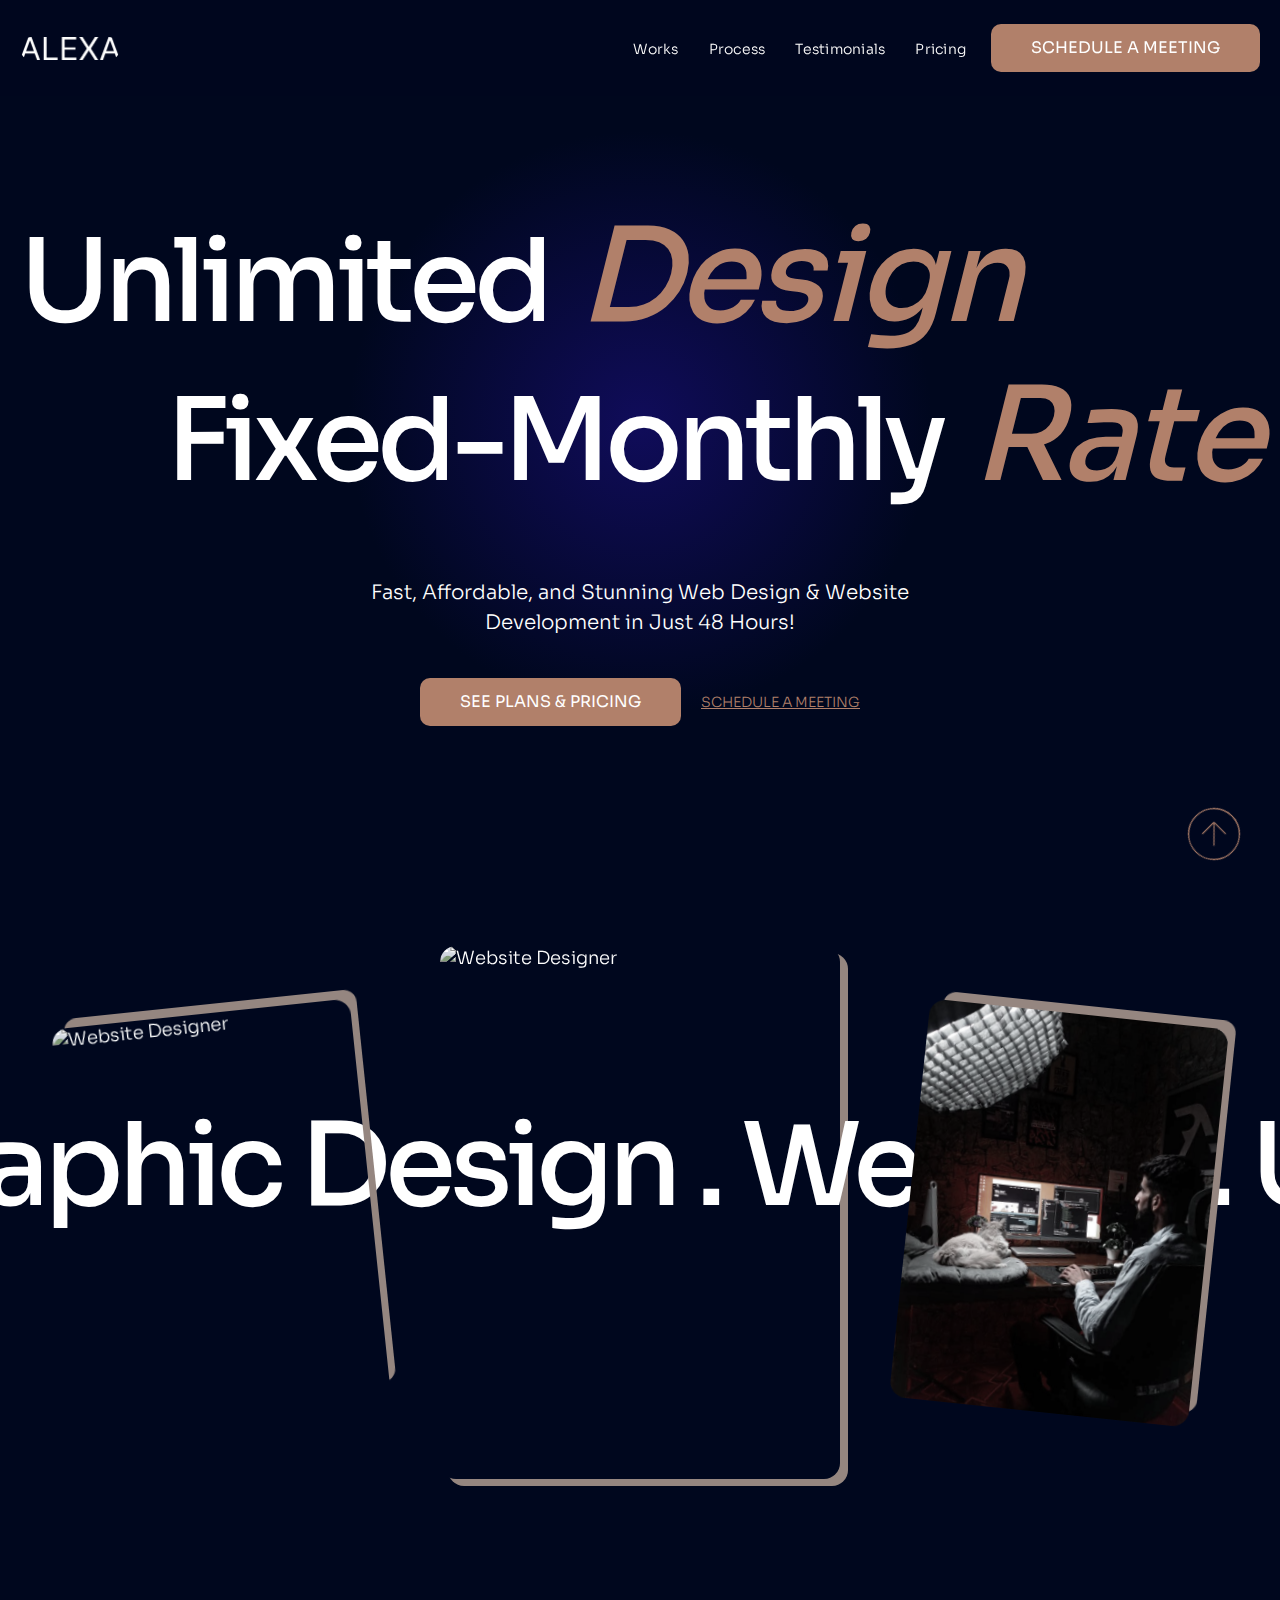
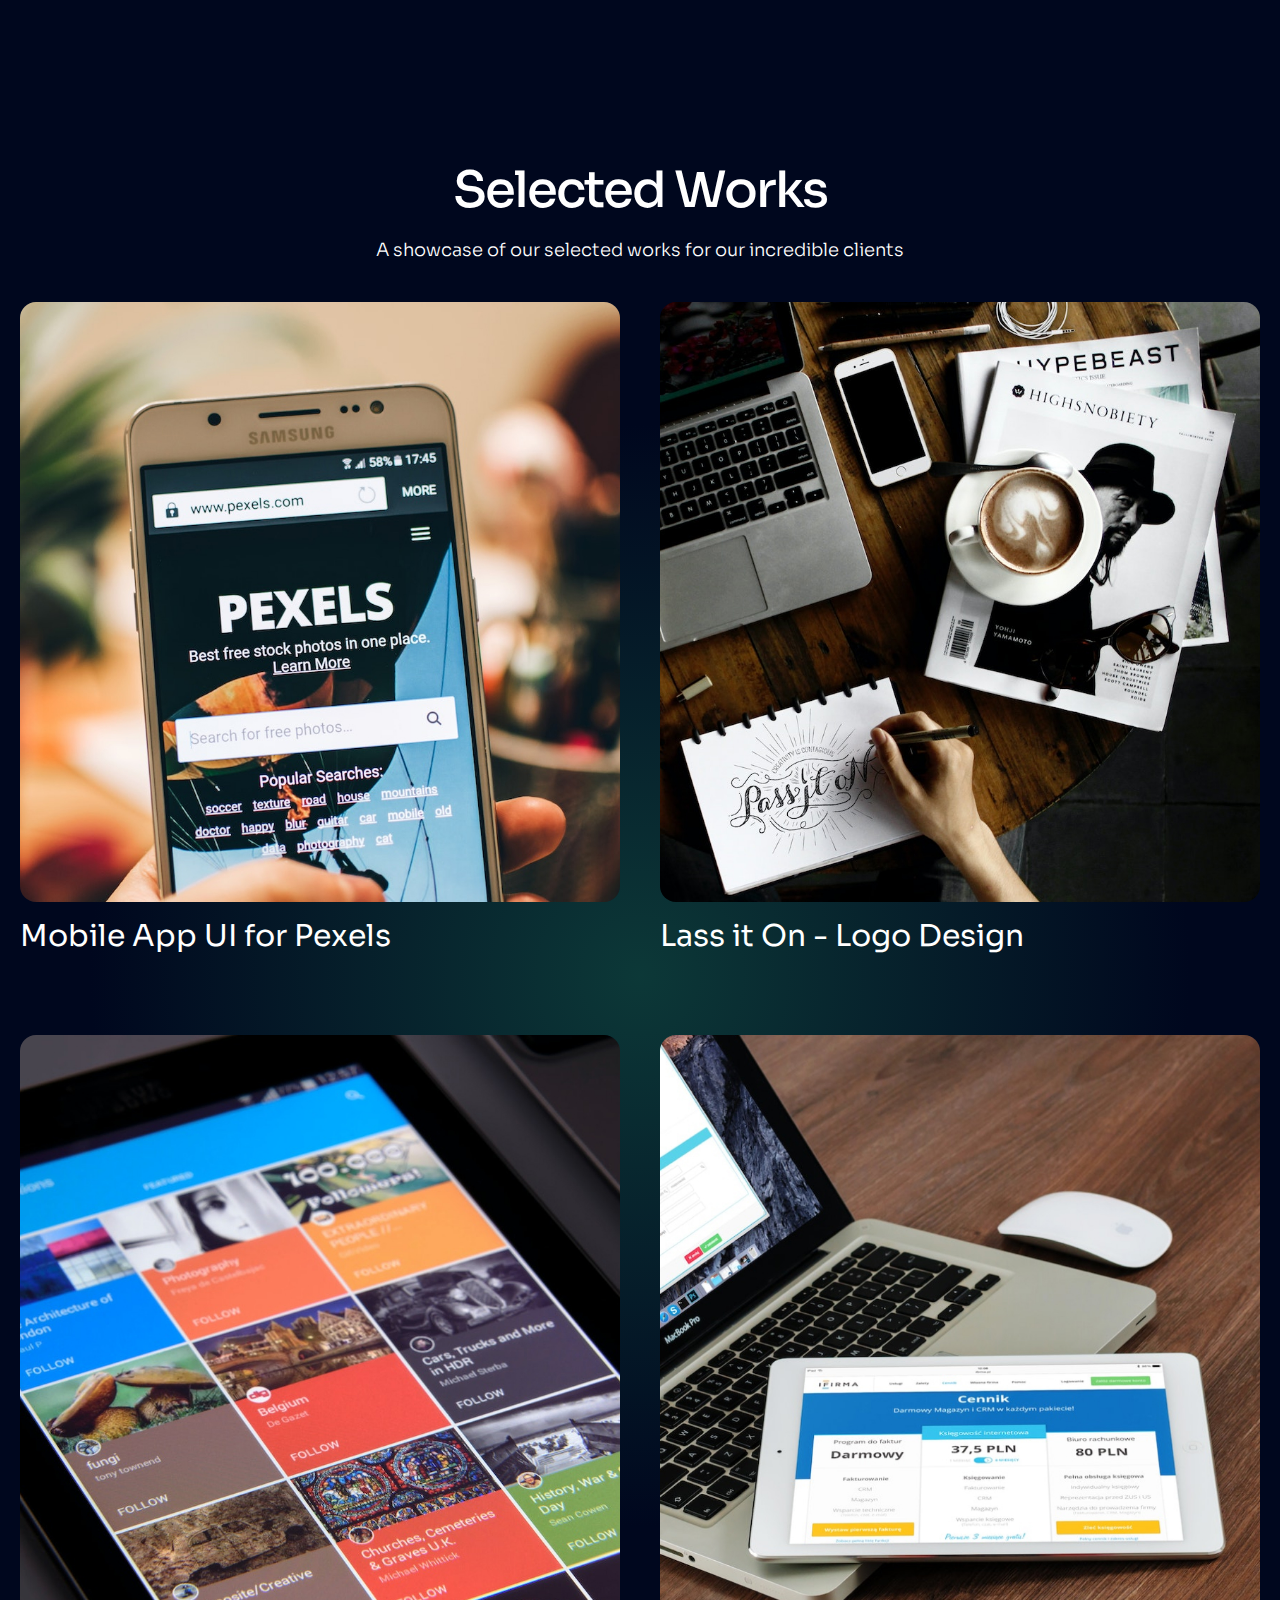
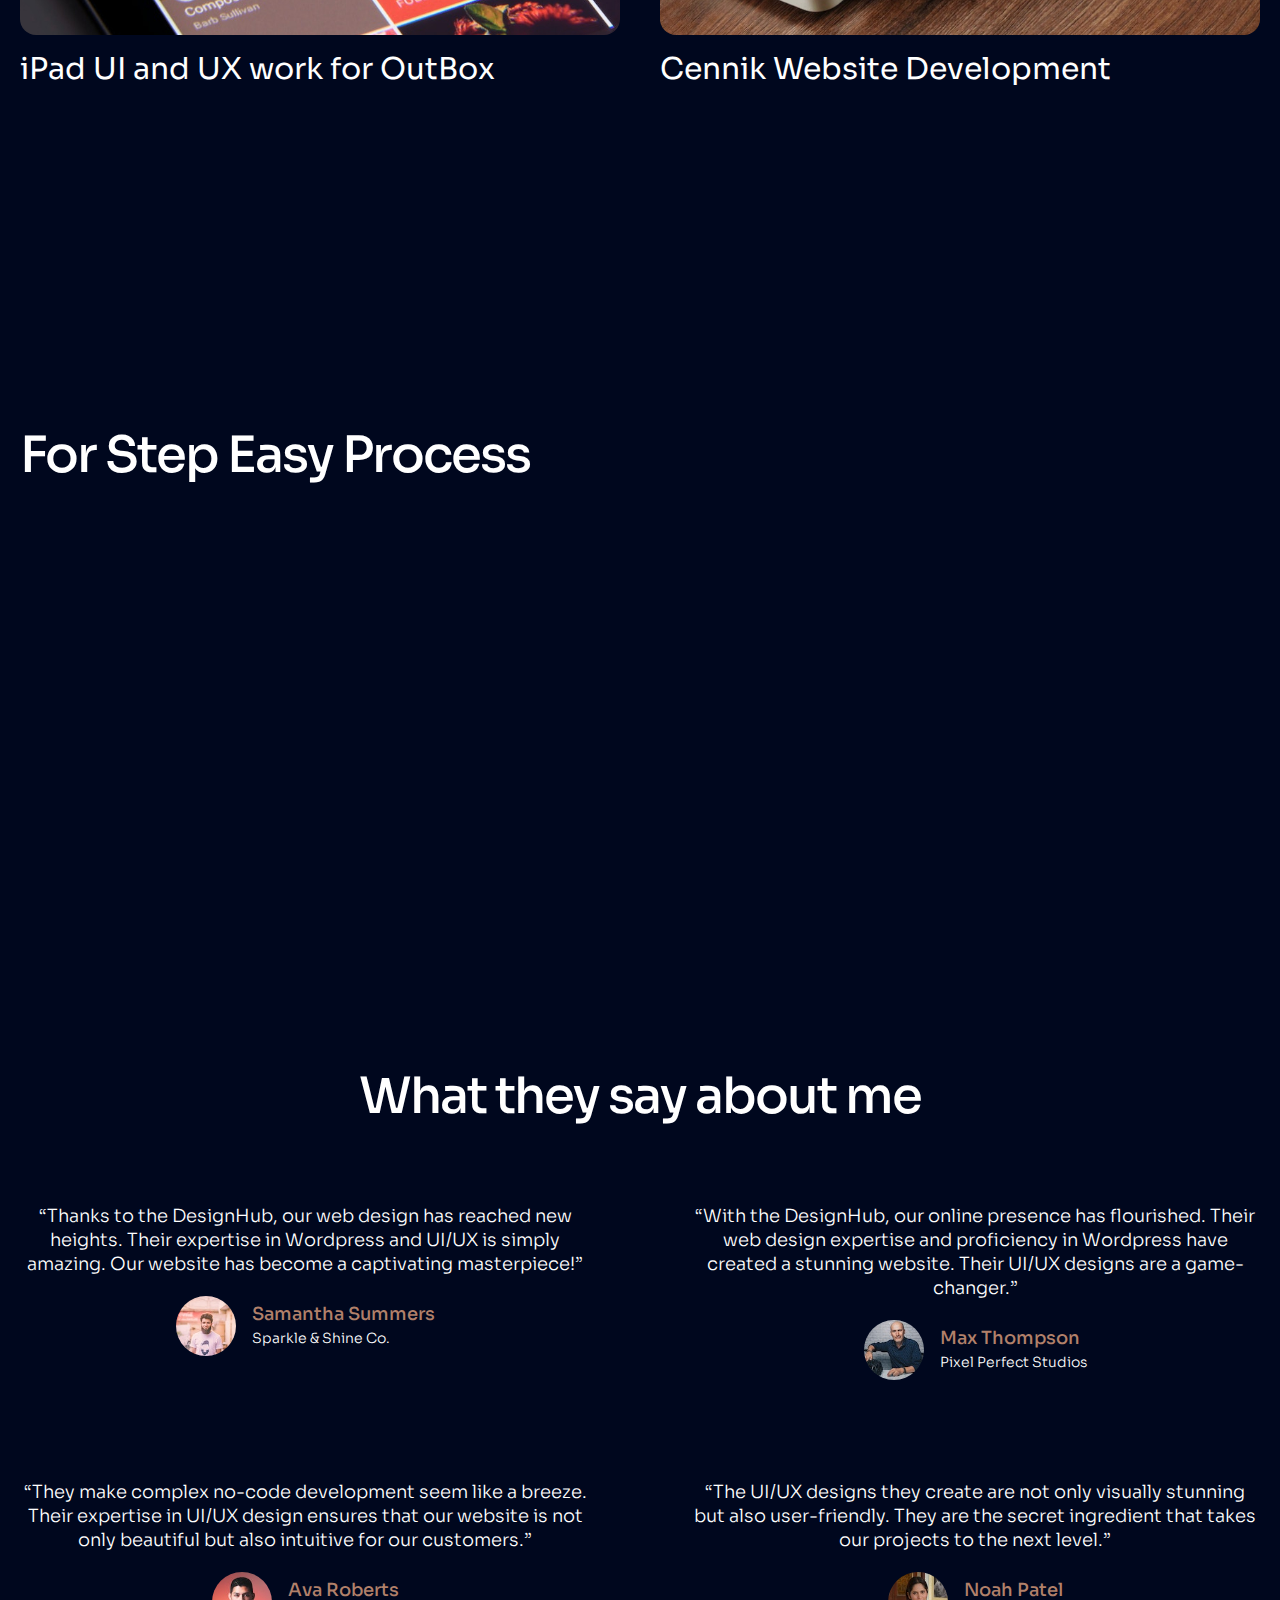
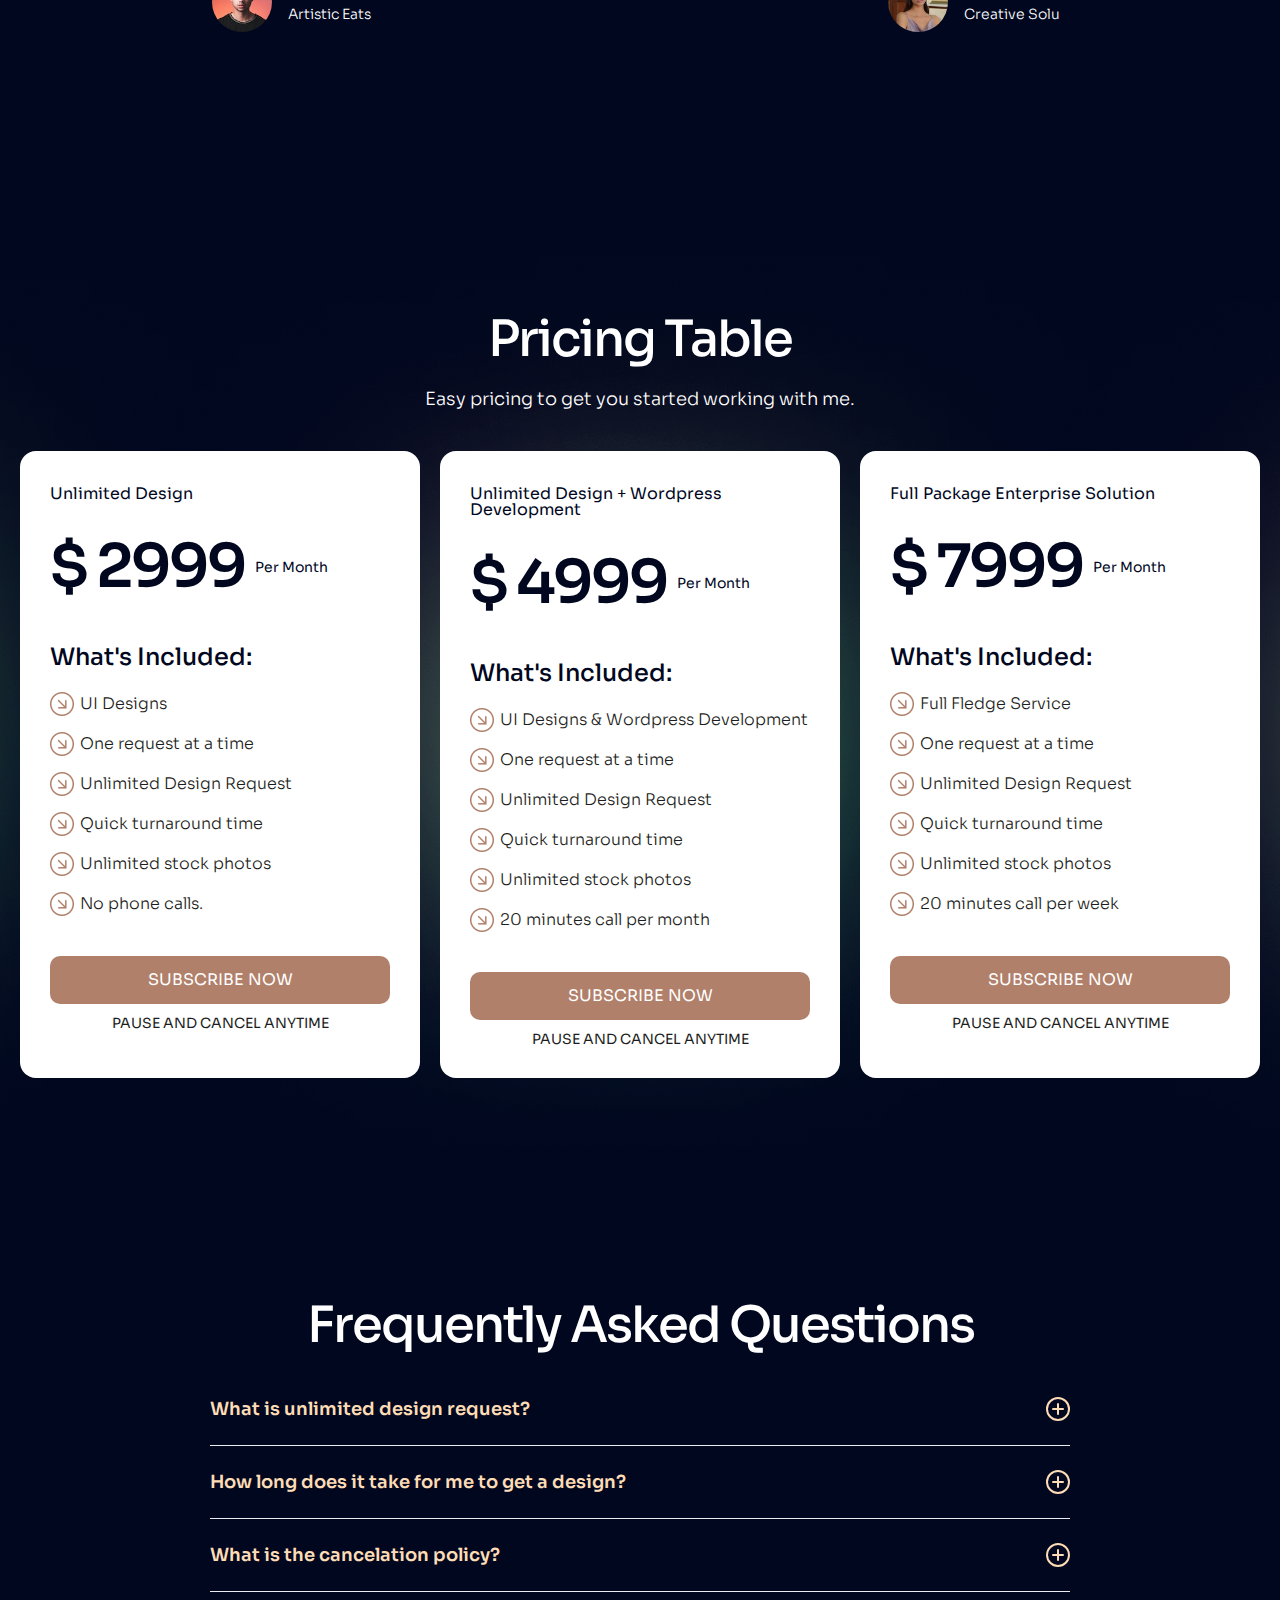
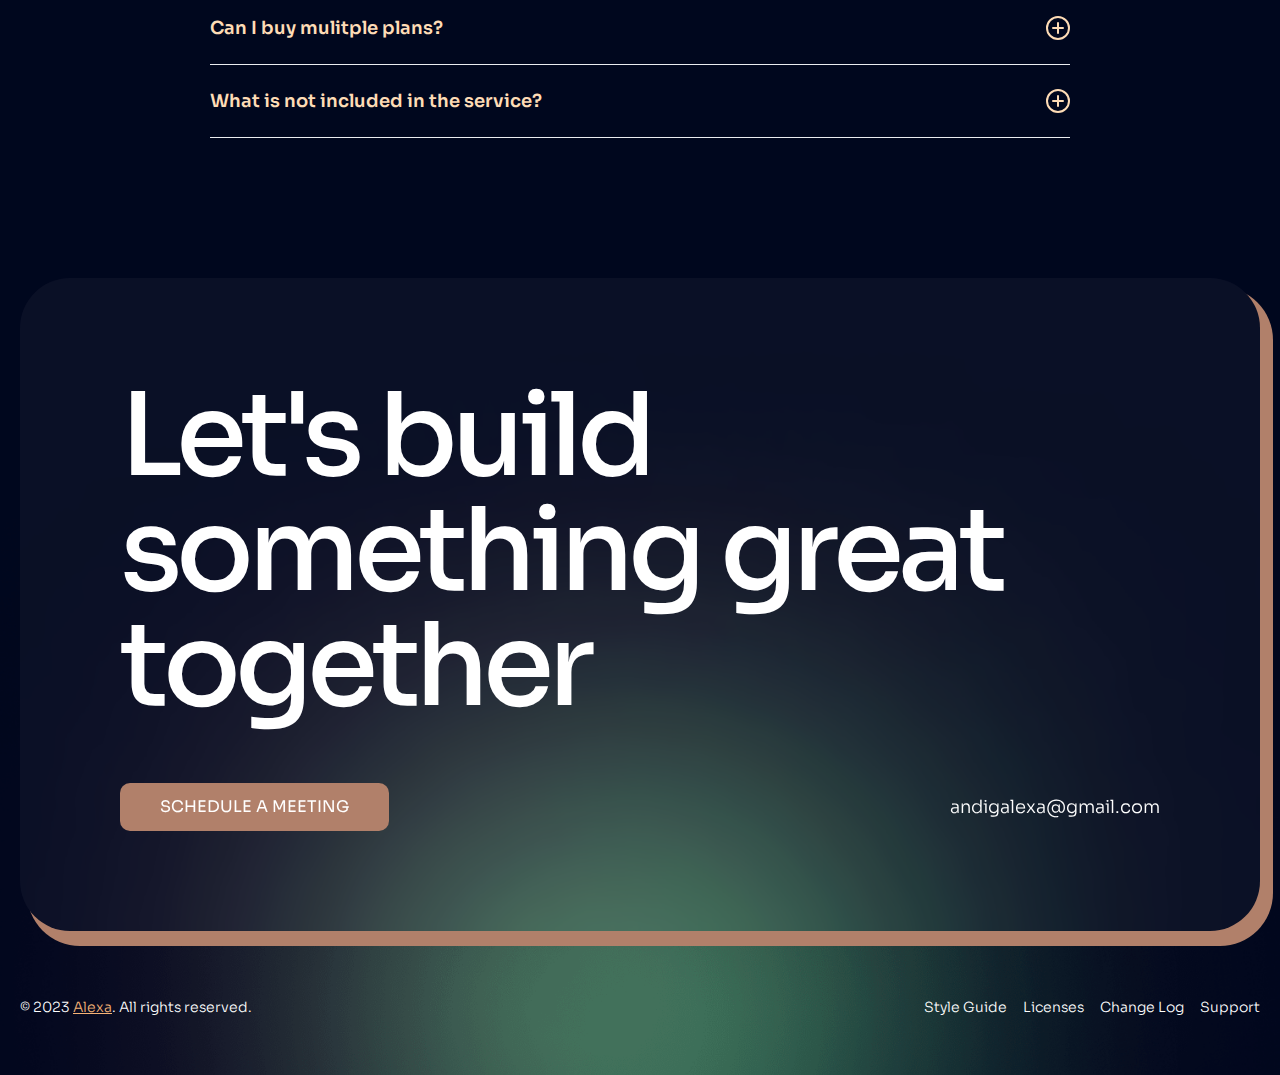
==== index.html @ 33f478b5 "Files" ====
<!DOCTYPE html>

<html
  data-wf-domain="alexaandig.github.io"
  data-wf-page="6495ac67c1b578b9ca49a1a1"
  data-wf-site="6495ac67c1b578b9ca49a198">
  <head>
    <meta charset="utf-8" />
    <title>DesignHub | Portfolio</title>
    <meta content="DesignHub | Portfolio" property="og:title" />
    <meta content="DesignHub | Portfolio" property="twitter:title" />
    <meta content="width=device-width, initial-scale=1" name="viewport" />
    <meta content="DesignHub" name="generator" />
    <link href="assets/css/style.css" rel="stylesheet" type="text/css" />
    <link href="https://fonts.googleapis.com/" rel="preconnect" />
    <link
      href="https://fonts.gstatic.com/"
      rel="preconnect"
      crossorigin="anonymous" />
    <script
      src="assets/ajax/libs/webfont/1.6.26/webfont.js"
      type="text/javascript"></script>
    <script type="text/javascript">
      WebFont.load({
        google: {
          families: [
            "Sora:300,regular,500,600",
            "Cormorant Garamond:300,300italic,regular,italic,500",
            "Inter:200,300,regular,500,600",
            "Nanum Brush Script:regular",
          ],
        },
      });
    </script>
    <script type="text/javascript">
      !(function (o, c) {
        var n = c.documentElement,
          t = " w-mod-";
        (n.className += t + "js"),
          ("ontouchstart" in o ||
            (o.DocumentTouch && c instanceof DocumentTouch)) &&
            (n.className += t + "touch");
      })(window, document);
    </script>
    <link href="assets/favicon.png" rel="shortcut icon" type="image/x-icon" />
    <link href="assets/favicon.png" rel="apple-touch-icon" />
  </head>
  <body>
    <div class="main-wrapper">
      <div class="header wf-section">
        <div
          data-animation="default"
          data-collapse="small"
          data-duration="400"
          data-easing="ease"
          data-easing2="ease"
          role="banner"
          class="navbar-no-shadow-container w-nav">
          <div class="navbar-wrapper">
            <a
              href="index.html"
              aria-current="page"
              class="navbar-brand w-nav-brand w--current"
              ><img src="assets/logo-white.png" loading="lazy" width="80"
              sizes="(max-width: 479px) 42vw, 100px" srcset="
              assets/logo-white.png" 500w, " alt="DesignHub Logo"
              class="header-logo" /></a
            >
            <nav role="navigation" class="nav-menu-wrapper w-nav-menu">
              <ul role="list" class="nav-menu w-list-unstyled">
                <li class="nav-list-item">
                  <a href="#works" class="nav-link">Works</a>
                </li>
                <li class="nav-list-item">
                  <a href="#process" class="nav-link">Process</a>
                </li>
                <li class="nav-list-item">
                  <a href="#testimonials" class="nav-link">Testimonials</a>
                </li>
                <li class="nav-list-item">
                  <a href="#pricing" class="nav-link">Pricing</a>
                </li>
                <li class="mobile-margin-top">
                  <div class="nav-button-wrapper">
                    <a href="contact.html" class="button nav-btn w-button"
                      >Schedule a meeting</a
                    >
                  </div>
                </li>
              </ul>
            </nav>
            <div class="menu-button w-nav-button">
              <div class="icon w-icon-nav-menu"></div>
            </div>
          </div>
        </div>
      </div>
      <section id="home" class="hero wf-section">
        <div class="w-layout-blockcontainer container w-container">
          <div class="hero-wrapper">
            <h1
              data-w-id="f725bcde-2772-6d71-7d76-2f0205f76893"
              style="opacity: 1"
              class="hero-heading left">
              Unlimited <em class="italic-text">Design</em>
            </h1>
            <h1
              data-w-id="3b6d5f28-8910-47ca-8702-60fd462f01f3"
              style="opacity: 1"
              class="hero-heading right">
              Fixed-Monthly <em class="italic-text">Rate</em>
            </h1>
            <div class="container-small">
              <div class="hero-text-block">
                Fast, Affordable, and Stunning Web Design &amp; Website
                Development in Just 48 Hours!
              </div>
              <div class="hero-call-to-action">
                <a href="#pricing" class="button w-button"
                  >See Plans &amp; Pricing</a
                ><a href="contact.html" class="w-inline-block"
                  ><div class="text-button">Schedule a meeting</div></a
                >
              </div>
            </div>
          </div>
        </div>
      </section>
      <section class="intro wf-section">
        <div class="overlay-container">
          <h1
            data-w-id="4efb36d2-3eba-d9ef-c52f-cb79d06f02ca"
            class="overlay-heading">
            Graphic Design . Website . UI/UX Design . No-Code App .
          </h1>
        </div>
        <div
          id="w-node-b78b70da-1c6e-444d-62ca-71c5ab632da3-ca49a1a1"
          class="w-layout-blockcontainer container w-container">
          <div class="wrapper image-grid">
            <img
              src="assets/64972448c1e1ecb76caa38ce_rubaitul-azad-0sySyNJQqaI-unsplash-min_640x853-min.jpg"
              loading="lazy"
              id="w-node-_81dbacb9-3dca-1f83-009a-bdf07ac853a7-ca49a1a1"
              sizes="(max-width: 479px) 54vw, (max-width: 767px) 37vw, (max-width: 991px) 35vw, 340.16796875px"
              srcset="
                assets/64972448c1e1ecb76caa38ce_rubaitul-azad-0sySyNJQqaI-unsplash-min_640x853-min-p-500.jpg 500w,
                assets/64972448c1e1ecb76caa38ce_rubaitul-azad-0sySyNJQqaI-unsplash-min_640x853-min.jpg       640w
              "
              alt="Website Designer"
              class="image-small left" /><img
              src="assets/64972448b33c2b8c0288a3e4_magnus-andersson-KAzgxInZXMo-unsplash-min.jpg"
              loading="lazy"
              id="w-node-_81dbacb9-3dca-1f83-009a-bdf07ac853a8-ca49a1a1"
              sizes="(max-width: 479px) 29vw, (max-width: 767px) 28vw, (max-width: 991px) 30vw, 31vw"
              srcset="
                assets/64972448b33c2b8c0288a3e4_magnus-andersson-KAzgxInZXMo-unsplash-min-p-500.jpg 500w,
                assets/64972448b33c2b8c0288a3e4_magnus-andersson-KAzgxInZXMo-unsplash-min.jpg       640w
              "
              alt="Website Designer"
              class="image-large" /><img
              src="assets/649724488ce13492dc7696c7_rubaitul-azad-YbCe4oCA4GA-unsplash-min_640x960-min.jpg"
              loading="lazy"
              id="w-node-_81dbacb9-3dca-1f83-009a-bdf07ac853a9-ca49a1a1"
              alt="Website Designer"
              class="image-small" />
          </div>
          <div
            id="w-node-a53e91b5-257c-f873-1804-b0cbe05a7ee1-ca49a1a1"
            data-w-id="a53e91b5-257c-f873-1804-b0cbe05a7ee1"
            style="opacity: 1"
            class="cursive-text-intro">
            Thats me! You will be working with :)
          </div>
        </div>
      </section>
      <section id="works" class="works wf-section">
        <div class="w-layout-blockcontainer container w-container">
          <h2 class="heading-center">Selected Works</h2>
          <div class="text-blurb">
            A showcase of our selected works for our incredible clients
          </div>
          <div
            id="w-node-_902401ae-15c7-f9fe-13b3-81326b8692ba-ca49a1a1"
            class="w-layout-layout works-grid wf-layout-layout">
            <div
              id="w-node-f642ded0-be69-3d28-8fd9-12268bf7773f-ca49a1a1"
              class="w-layout-cell">
              <div class="w-layout-vflex">
                <a href="#" class="w-inline-block"
                  ><img
                    src="assets/649891d970b2f686afa3ab0e_3.jpg"
                    loading="lazy"
                    sizes="100vw"
                    srcset="
                      assets/649891d970b2f686afa3ab0e_3-p-500.jpg 500w,
                      assets/649891d970b2f686afa3ab0e_3-p-800.jpg 800w,
                      assets/649891d970b2f686afa3ab0e_3.jpg       850w
                    "
                    alt="sample projects"
                    class="full-image"
                /></a>
                <div class="works-info">
                  <h3>Mobile App UI for Pexels</h3>
                </div>
              </div>
            </div>
            <div
              id="w-node-_657a08eb-de74-66a0-d943-964c44574885-ca49a1a1"
              class="w-layout-cell">
              <div class="w-layout-vflex">
                <a href="#" class="w-inline-block"
                  ><img
                    src="assets/649891da202d925b04a50c0f_2.jpg"
                    loading="lazy"
                    sizes="100vw"
                    srcset="
                      assets/649891da202d925b04a50c0f_2-p-500.jpg 500w,
                      assets/649891da202d925b04a50c0f_2-p-800.jpg 800w,
                      assets/649891da202d925b04a50c0f_2.jpg       850w
                    "
                    alt="sample projects"
                    class="full-image"
                /></a>
                <div class="works-info">
                  <h3>Lass it On - Logo Design</h3>
                </div>
              </div>
            </div>
            <div
              id="w-node-_48de9527-6c23-c01c-8d3e-13cb266292e1-ca49a1a1"
              class="w-layout-cell">
              <div class="w-layout-vflex">
                <a href="#" class="w-inline-block"
                  ><img
                    src="assets/649891d90fdcb656ea7eb0e3_4.jpg"
                    loading="lazy"
                    sizes="100vw"
                    srcset="
                      assets/649891d90fdcb656ea7eb0e3_4-p-500.jpg 500w,
                      assets/649891d90fdcb656ea7eb0e3_4-p-800.jpg 800w,
                      assets/649891d90fdcb656ea7eb0e3_4.jpg       850w
                    "
                    alt="sample projects"
                    class="full-image"
                /></a>
                <div class="works-info">
                  <h3>iPad UI and UX work for OutBox</h3>
                </div>
              </div>
            </div>
            <div
              id="w-node-_30498c4d-a44f-b2c8-f2dd-fd9a24fe7663-ca49a1a1"
              class="w-layout-cell">
              <div class="w-layout-vflex">
                <a href="#" class="w-inline-block"
                  ><img
                    src="assets/649891da00df4b4a6b3b9c4d_1.jpg"
                    loading="lazy"
                    sizes="100vw"
                    srcset="
                      assets/649891da00df4b4a6b3b9c4d_1-p-500.jpg 500w,
                      assets/649891da00df4b4a6b3b9c4d_1-p-800.jpg 800w,
                      assets/649891da00df4b4a6b3b9c4d_1.jpg       850w
                    "
                    alt="sample projects"
                    class="full-image"
                /></a>
                <div class="works-info">
                  <h3>Cennik Website Development</h3>
                </div>
              </div>
            </div>
          </div>
          <!-- <div class="call-to-action">
            <a href="#" class="button w-button">View Recent works</a>
          </div> -->
        </div>
      </section>
      <section id="process" class="process wf-section">
        <div class="w-layout-blockcontainer container w-container">
          <h2>For Step Easy Process</h2>
          <div
            id="w-node-bf3aed6c-dcd3-90c2-581c-e41938b114bd-ca49a1a1"
            class="w-layout-layout process-grid wf-layout-layout">
            <div
              id="w-node-bf3aed6c-dcd3-90c2-581c-e41938b114be-ca49a1a1"
              class="w-layout-cell">
              <div
                data-w-id="b7f78413-483d-a76a-283a-ee40069ec973"
                style="opacity: 1"
                class="w-layout-vflex flex-block">
                <h3 class="small-heading primary">Step 01</h3>
                <h3>Discovery</h3>
                <p class="paragraph-small">
                  We dive deep into understanding your brand, goals, and target
                  audience. Through in-depth research and analysis, we uncover
                  insights that shape the foundation of our design process.
                </p>
              </div>
            </div>
            <div
              id="w-node-eeff4d19-8b62-3ea3-81da-14a30cf5bd71-ca49a1a1"
              class="w-layout-cell">
              <div
                data-w-id="81f4fd5d-b6aa-6c19-2d5d-c430be9d3703"
                style="opacity: 1"
                class="w-layout-vflex flex-block">
                <h3 class="small-heading primary">Step 02</h3>
                <h3>Design</h3>
                <p class="paragraph-small">
                  Armed with a deep understanding of your needs, we unleash our
                  creative genius to craft visually stunning designs. We
                  carefully considering every detail to ensure a captivating end
                  result.
                </p>
              </div>
            </div>
            <div
              id="w-node-b1b2a8d2-99b3-b9e9-1cbe-811a637b8787-ca49a1a1"
              class="w-layout-cell">
              <div
                data-w-id="6eccad4f-9fcd-2ef6-9ecf-3063e0550484"
                style="opacity: 1"
                class="w-layout-vflex flex-block">
                <h3 class="small-heading primary">Step 03</h3>
                <h3>Refine</h3>
                <p class="paragraph-small">
                  Collaboration is key. We work closely with you to gather
                  feedback and make refinements. Through iterative rounds of
                  revisions, we fine-tune the design to meet essence of your
                  brand.
                </p>
              </div>
            </div>
            <div
              id="w-node-_6803cacd-cd4a-a76c-e200-4877b57f7304-ca49a1a1"
              class="w-layout-cell">
              <div
                data-w-id="fdf28429-4e55-ad3a-de66-ea26d54cbe4b"
                style="opacity: 1"
                class="w-layout-vflex flex-block">
                <h3 class="small-heading primary">Step 04</h3>
                <h3>Deliver</h3>
                <p class="paragraph-small">
                  We package your finalized design with care and precision,
                  ready to be unleashed into the world. We ensure a smooth
                  delivery process to implement your design seamlessly.
                </p>
              </div>
            </div>
          </div>
        </div>
      </section>
      <section id="testimonials" class="testimonials wf-section">
        <div class="w-layout-blockcontainer container w-container">
          <h2 class="heading-center">What they say about me</h2>
          <div
            id="w-node-_29fa76ea-1c2e-6538-d181-0edf8b752756-ca49a1a1"
            class="w-layout-layout testimonials-grid wf-layout-layout">
            <div
              id="w-node-_29fa76ea-1c2e-6538-d181-0edf8b752757-ca49a1a1"
              class="w-layout-cell testimonials-cell">
              <p class="testimonials-text">
                “Thanks to the DesignHub, our web design has reached new heights.
                Their expertise in Wordpress and UI/UX is simply amazing. Our
                website has become a captivating masterpiece!”
              </p>
              <div class="testimonial-info-three">
                <img
                  src="assets/64985c2d70b2f686af72523b_pexels-sarmad-mughal-966067.jpg"
                  loading="lazy"
                  alt="Testimonials"
                  class="testimonial-image" />
                <div>
                  <div class="testimonials-title">Samantha Summers</div>
                  <div class="testimonials-sub-title">
                    Sparkle &amp; Shine Co.
                  </div>
                </div>
              </div>
            </div>
            <div
              id="w-node-_29fa76ea-1c2e-6538-d181-0edf8b752758-ca49a1a1"
              class="w-layout-cell testimonials-cell">
              <p class="testimonials-text">
                “With the DesignHub, our online presence has flourished. Their
                web design expertise and proficiency in Wordpress have created a
                stunning website. Their UI/UX designs are a game-changer.”
              </p>
              <div class="testimonial-info-three">
                <img
                  src="assets/64985c2d498a024f48642709_pexels-apunto-group-agencia-de-publicidad-7752839.jpg"
                  loading="lazy"
                  alt="Testimonials"
                  class="testimonial-image" />
                <div>
                  <div class="testimonials-title">Max Thompson</div>
                  <div class="testimonials-sub-title">
                    Pixel Perfect Studios
                  </div>
                </div>
              </div>
            </div>
            <div
              id="w-node-cfa2bd90-ca1e-fb48-faca-653cf6412467-ca49a1a1"
              class="w-layout-cell testimonials-cell">
              <p class="testimonials-text">
                “They make complex no-code development seem like a breeze. Their
                expertise in UI/UX design ensures that our website is not only
                beautiful but also intuitive for our customers.”
              </p>
              <div class="testimonial-info-three">
                <img
                  src="assets/64985c2c967f8348392542bc_pexels-yuri-manei-3211476.jpg"
                  loading="lazy"
                  alt="Testimonials"
                  class="testimonial-image" />
                <div>
                  <div class="testimonials-title">Ava Roberts</div>
                  <div class="testimonials-sub-title">Artistic Eats</div>
                </div>
              </div>
            </div>
            <div
              id="w-node-_900f929e-cd17-2f5d-0da5-cf581a70b7cf-ca49a1a1"
              class="w-layout-cell testimonials-cell">
              <p class="testimonials-text">
                “The UI/UX designs they create are not only visually stunning
                but also user-friendly. They are the secret ingredient that
                takes our projects to the next level.”
              </p>
              <div class="testimonial-info-three">
                <img
                  src="assets/64985c2dc85e1abf03a8bde3_pexels-superlens-photography-16440009.jpg"
                  loading="lazy"
                  alt="Testimonials"
                  class="testimonial-image" />
                <div>
                  <div class="testimonials-title">Noah Patel</div>
                  <div class="testimonials-sub-title">Creative Solu</div>
                </div>
              </div>
            </div>
          </div>
        </div>
      </section>
      <section id="pricing" class="pricing-table wf-section">
        <div class="w-layout-blockcontainer container w-container">
          <h2 class="heading-center">Pricing Table</h2>
          <div class="text-blurb">
            Easy pricing to get you started working with me.
          </div>
          <div
            id="w-node-ccfccf23-4ec1-e5a1-3601-c1dbf2f63767-ca49a1a1"
            class="w-layout-layout pricing-grid wf-layout-layout">
            <div
              id="w-node-ccfccf23-4ec1-e5a1-3601-c1dbf2f63768-ca49a1a1"
              class="w-layout-cell pricing-cell">
              <h3 class="small-heading">Unlimited Design</h3>
              <div class="pricing-number">
                <div class="price-amount">$ 2999</div>
                <div class="price-info">Per Month</div>
              </div>
              <div class="pricing-feature-wrapper">
                <h4>What&#x27;s Included:</h4>
                <ul role="list" class="pricing-feature">
                  <li class="pricing-list-item">UI Designs</li>
                  <li class="pricing-list-item">One request at a time</li>
                  <li class="pricing-list-item">Unlimited Design Request</li>
                  <li class="pricing-list-item">Quick turnaround time</li>
                  <li class="pricing-list-item">Unlimited stock photos</li>
                  <li class="pricing-list-item">No phone calls.</li>
                </ul>
              </div>
              <a href="#" class="button full w-button">Subscribe now</a>
              <div class="price-final-info">Pause and Cancel Anytime</div>
            </div>
            <div
              id="w-node-ccfccf23-4ec1-e5a1-3601-c1dbf2f63769-ca49a1a1"
              class="w-layout-cell pricing-cell">
              <h3 class="small-heading">
                Unlimited Design + Wordpress Development
              </h3>
              <div class="pricing-number">
                <div class="price-amount">$ 4999</div>
                <div class="price-info">Per Month</div>
              </div>
              <div class="pricing-feature-wrapper">
                <h4>What&#x27;s Included:</h4>
                <ul role="list" class="pricing-feature">
                  <li class="pricing-list-item">
                    UI Designs &amp; Wordpress Development
                  </li>
                  <li class="pricing-list-item">One request at a time</li>
                  <li class="pricing-list-item">Unlimited Design Request</li>
                  <li class="pricing-list-item">Quick turnaround time</li>
                  <li class="pricing-list-item">Unlimited stock photos</li>
                  <li class="pricing-list-item">20 minutes call per month</li>
                </ul>
              </div>
              <a href="#" class="button full w-button">Subscribe now</a>
              <div class="price-final-info">Pause and Cancel Anytime</div>
            </div>
            <div
              id="w-node-_4e4d2892-3744-570a-00ce-b1a6ceb5a77e-ca49a1a1"
              class="w-layout-cell pricing-cell">
              <h3 class="small-heading">Full Package Enterprise Solution</h3>
              <div class="pricing-number">
                <div class="price-amount">$ 7999</div>
                <div class="price-info">Per Month</div>
              </div>
              <div class="pricing-feature-wrapper">
                <h4>What&#x27;s Included:</h4>
                <ul role="list" class="pricing-feature">
                  <li class="pricing-list-item">Full Fledge Service</li>
                  <li class="pricing-list-item">One request at a time</li>
                  <li class="pricing-list-item">Unlimited Design Request</li>
                  <li class="pricing-list-item">Quick turnaround time</li>
                  <li class="pricing-list-item">Unlimited stock photos</li>
                  <li class="pricing-list-item">20 minutes call per week</li>
                </ul>
              </div>
              <a href="#" class="button full w-button">Subscribe now</a>
              <div class="price-final-info">Pause and Cancel Anytime</div>
            </div>
          </div>
        </div>
      </section>
      <div id="faqs" class="faq-list">
        <div class="container-medium w-container">
          <h2 class="heading-center">Frequently Asked Questions</h2>
          <div class="faq-accordion">
            <div
              data-w-id="efe1b340-ea6b-2ca9-46c7-78a89a430aca"
              class="faq-question">
              <div class="faq-question-title">
                What is unlimited design request?
              </div>
              <div class="faq-icon-wrapper">
                <div class="accordion-icon-component">
                  <div class="accordion-icon-horizontal-line"></div>
                  <div class="accordion-icon-vertical-line"></div>
                </div>
              </div>
            </div>
            <div style="height: 0px" class="faq-answer">
              <div>
                Yes, you can try us for free for 30 days. Our friendly team will
                work with you to get you up and running as soon as possible.
              </div>
              <div class="space-medium"></div>
            </div>
          </div>
          <div class="faq-accordion">
            <div
              data-w-id="efe1b340-ea6b-2ca9-46c7-78a89a430ad6"
              class="faq-question">
              <div class="faq-question-title">
                How long does it take for me to get a design?
              </div>
              <div class="faq-icon-wrapper">
                <div class="accordion-icon-component">
                  <div class="accordion-icon-horizontal-line"></div>
                  <div class="accordion-icon-vertical-line"></div>
                </div>
              </div>
            </div>
            <div style="height: 0px" class="faq-answer">
              <div>
                Yes, you can try us for free for 30 days. Our friendly team will
                work with you to get you up and running as soon as possible.
              </div>
              <div class="space-medium"></div>
            </div>
          </div>
          <div class="faq-accordion">
            <div
              data-w-id="efe1b340-ea6b-2ca9-46c7-78a89a430ae2"
              class="faq-question">
              <div class="faq-question-title">
                What is the cancelation policy?
              </div>
              <div class="faq-icon-wrapper">
                <div class="accordion-icon-component">
                  <div class="accordion-icon-horizontal-line"></div>
                  <div class="accordion-icon-vertical-line"></div>
                </div>
              </div>
            </div>
            <div style="height: 0px" class="faq-answer">
              <div>
                Yes, you can try us for free for 30 days. Our friendly team will
                work with you to get you up and running as soon as possible.
              </div>
              <div class="space-medium"></div>
            </div>
          </div>
          <div class="faq-accordion">
            <div
              data-w-id="efe1b340-ea6b-2ca9-46c7-78a89a430aee"
              class="faq-question">
              <div class="faq-question-title">Can I buy mulitple plans?</div>
              <div class="faq-icon-wrapper">
                <div class="accordion-icon-component">
                  <div class="accordion-icon-horizontal-line"></div>
                  <div class="accordion-icon-vertical-line"></div>
                </div>
              </div>
            </div>
            <div style="height: 0px" class="faq-answer">
              <div>
                Yes, you can try us for free for 30 days. Our friendly team will
                work with you to get you up and running as soon as possible.
              </div>
              <div class="space-medium"></div>
            </div>
          </div>
          <div class="faq-accordion">
            <div
              data-w-id="efe1b340-ea6b-2ca9-46c7-78a89a430afa"
              class="faq-question">
              <div class="faq-question-title">
                What is not included in the service?
              </div>
              <div class="faq-icon-wrapper">
                <div class="accordion-icon-component">
                  <div class="accordion-icon-horizontal-line"></div>
                  <div class="accordion-icon-vertical-line"></div>
                </div>
              </div>
            </div>
            <div style="height: 0px" class="faq-answer">
              <div>
                Yes, you can try us for free for 30 days. Our friendly team will
                work with you to get you up and running as soon as possible.
              </div>
              <div class="space-medium"></div>
            </div>
          </div>
        </div>
      </div>
      <footer class="footer wf-section">
        <div class="w-layout-blockcontainer container w-container">
          <div class="footer-glass-overlay">
            <h3 class="footer-heading">
              Let&#x27;s build something great together
            </h3>
            <div class="footer-call-to-action">
              <a href="contact.html" class="button w-button"
                >Schedule a meeting</a
              >
              <div>andigalexa@gmail.com</div>
            </div>
          </div>
          <div class="footer-copyright">
            <div>
              © 2023
              <a href="https://alexaandig.github.io/home" class="copyright-link"
                >Alexa</a
              >. All rights reserved.
            </div>
            <div class="w-layout-grid footer-legal-wrapper">
              <a
                href="reference-pages/style-guide.html"
                class="footer-legal-links"
                >Style Guide</a
              ><a href="reference-pages/licenses" class="footer-legal-links"
                >Licenses</a
              ><a href="reference-pages/changelog" class="footer-legal-links"
                >Change Log</a
              ><a href="reference-pages/support" class="footer-legal-links"
                >Support</a
              >
            </div>
          </div>
        </div>
        <a href="#home" class="scroll-to-top-link w-inline-block"
          ><img
            src="assets/6495d2e23e6d30e604bf7cf1_arrow.svg"
            loading="lazy"
            alt="arrow"
            class="scroll-top-image"
        /></a>
      </footer>
    </div>
    <script src="assets/js/jquery-3.5.1.js"></script>
    <script src="assets/js/main.js"></script>
  </body>
</html>
---- assets/css/style.css ----
html {
  -ms-text-size-adjust: 100%;
  -webkit-text-size-adjust: 100%;
  font-family: sans-serif;
}

body {
  margin: 0;
}

article, aside, details, figcaption, figure, footer, header, hgroup, main, menu, nav, section, summary {
  display: block;
}

audio, canvas, progress, video {
  vertical-align: baseline;
  display: inline-block;
}

audio:not([controls]) {
  height: 0;
  display: none;
}

[hidden], template {
  display: none;
}

a {
  background-color: rgba(0, 0, 0, 0);
}

a:active, a:hover {
  outline: 0;
}

abbr[title] {
  border-bottom: 1px dotted;
}

b, strong {
  font-weight: bold;
}

dfn {
  font-style: italic;
}

h1 {
  margin: .67em 0;
  font-size: 2em;
}

mark {
  color: #000;
  background: #ff0;
}

small {
  font-size: 80%;
}

sub, sup {
  vertical-align: baseline;
  font-size: 75%;
  line-height: 0;
  position: relative;
}

sup {
  top: -.5em;
}

sub {
  bottom: -.25em;
}

img {
  border: 0;
}

svg:not(:root) {
  overflow: hidden;
}

figure {
  margin: 1em 40px;
}

hr {
  box-sizing: content-box;
  height: 0;
}

pre {
  overflow: auto;
}

code, kbd, pre, samp {
  font-family: monospace;
  font-size: 1em;
}

button, input, optgroup, select, textarea {
  color: inherit;
  font: inherit;
  margin: 0;
}

button {
  overflow: visible;
}

button, select {
  text-transform: none;
}

button, html input[type="button"], input[type="reset"] {
  -webkit-appearance: button;
  cursor: pointer;
}

button[disabled], html input[disabled] {
  cursor: default;
}

button::-moz-focus-inner, input::-moz-focus-inner {
  border: 0;
  padding: 0;
}

input {
  line-height: normal;
}

input[type="checkbox"], input[type="radio"] {
  box-sizing: border-box;
  padding: 0;
}

input[type="number"]::-webkit-inner-spin-button, input[type="number"]::-webkit-outer-spin-button {
  height: auto;
}

input[type="search"] {
  -webkit-appearance: none;
}

input[type="search"]::-webkit-search-cancel-button, input[type="search"]::-webkit-search-decoration {
  -webkit-appearance: none;
}

fieldset {
  border: 1px solid silver;
  margin: 0 2px;
  padding: .35em .625em .75em;
}

legend {
  border: 0;
  padding: 0;
}

textarea {
  overflow: auto;
}

optgroup {
  font-weight: bold;
}

table {
  border-collapse: collapse;
  border-spacing: 0;
}

td, th {
  padding: 0;
}

@font-face {
  font-family: webflow-icons;
  src: url("[data-uri]") format("truetype");
  font-weight: normal;
  font-style: normal;
}

[class^="w-icon-"], [class*=" w-icon-"] {
  speak: none;
  font-variant: normal;
  text-transform: none;
  -webkit-font-smoothing: antialiased;
  -moz-osx-font-smoothing: grayscale;
  font-style: normal;
  font-weight: normal;
  line-height: 1;
  font-family: webflow-icons !important;
}

.w-icon-slider-right:before {
  content: "";
}

.w-icon-slider-left:before {
  content: "";
}

.w-icon-nav-menu:before {
  content: "";
}

.w-icon-arrow-down:before, .w-icon-dropdown-toggle:before {
  content: "";
}

.w-icon-file-upload-remove:before {
  content: "";
}

.w-icon-file-upload-icon:before {
  content: "";
}

* {
  box-sizing: border-box;
}

html {
  height: 100%;
}

body {
  min-height: 100%;
  color: #1a006a;
  background-color: #fff;
  margin: 0;
  font-family: Arial, sans-serif;
  font-size: 14px;
  line-height: 20px;
}

img {
  max-width: 100%;
  vertical-align: middle;
  display: inline-block;
  border-radius: 16px;
}

html.w-mod-touch * {
  background-attachment: scroll !important;
}

.w-block {
  display: block;
}

.w-inline-block {
  max-width: 100%;
  display: inline-block;
}

.w-clearfix:before, .w-clearfix:after {
  content: " ";
  grid-area: 1 / 1 / 2 / 2;
  display: table;
}

.w-clearfix:after {
  clear: both;
}

.w-hidden {
  display: none;
}

.w-button {
  color: #fff;
  line-height: inherit;
  cursor: pointer;
  background-color: #3898ec;
  border: 0;
  border-radius: 0;
  padding: 9px 15px;
  text-decoration: none;
  display: inline-block;
}

input.w-button {
  -webkit-appearance: button;
}

html[data-w-dynpage] [data-w-cloak] {
  color: rgba(0, 0, 0, 0) !important;
}

.w-webflow-badge, .w-webflow-badge * {
  z-index: auto;
  visibility: visible;
  box-sizing: border-box;
  width: auto;
  height: auto;
  max-height: none;
  max-width: none;
  min-height: 0;
  min-width: 0;
  float: none;
  clear: none;
  box-shadow: none;
  opacity: 1;
  direction: ltr;
  font-family: inherit;
  font-weight: inherit;
  color: inherit;
  font-size: inherit;
  line-height: inherit;
  font-style: inherit;
  font-variant: inherit;
  text-align: inherit;
  letter-spacing: inherit;
  -webkit-text-decoration: inherit;
  text-decoration: inherit;
  text-indent: 0;
  text-transform: inherit;
  text-shadow: none;
  font-smoothing: auto;
  vertical-align: baseline;
  cursor: inherit;
  white-space: inherit;
  word-break: normal;
  word-spacing: normal;
  word-wrap: normal;
  background: none;
  border: 0 rgba(0, 0, 0, 0);
  border-radius: 0;
  margin: 0;
  padding: 0;
  list-style-type: disc;
  transition: none;
  display: block;
  position: static;
  top: auto;
  bottom: auto;
  left: auto;
  right: auto;
  overflow: visible;
  transform: none;
}

.w-webflow-badge {
  white-space: nowrap;
  cursor: pointer;
  box-shadow: 0 0 0 1px rgba(0, 0, 0, .1), 0 1px 3px rgba(0, 0, 0, .1);
  visibility: visible !important;
  z-index: 2147483647 !important;
  color: #aaadb0 !important;
  opacity: 1 !important;
  width: auto !important;
  height: auto !important;
  background-color: #fff !important;
  border-radius: 3px !important;
  margin: 0 !important;
  padding: 6px 8px 6px 6px !important;
  font-size: 12px !important;
  line-height: 14px !important;
  text-decoration: none !important;
  display: inline-block !important;
  position: fixed !important;
  top: auto !important;
  bottom: 12px !important;
  left: auto !important;
  right: 12px !important;
  overflow: visible !important;
  transform: none !important;
}

.w-webflow-badge > img {
  visibility: visible !important;
  opacity: 1 !important;
  vertical-align: middle !important;
  display: inline-block !important;
}

h1, h2, h3, h4, h5, h6 {
  margin-bottom: 20px;
  font-weight: bold;
}

h1 {
  margin-top: 20px;
  font-size: 38px;
  line-height: 44px;
}

h2 {
  margin-top: 20px;
  font-size: 32px;
  line-height: 36px;
}

h3 {
  margin-top: 20px;
  font-size: 24px;
  line-height: 30px;
}

h4 {
  margin-top: 10px;
  font-size: 18px;
  line-height: 24px;
}

h5 {
  margin-top: 10px;
  font-size: 14px;
  line-height: 20px;
}

h6 {
  margin-top: 10px;
  font-size: 12px;
  line-height: 18px;
}

p {
  margin-top: 0;
  margin-bottom: 20px;
}

blockquote {
  border-left: 5px solid #e2e2e2;
  margin: 0 0 10px;
  padding: 10px 20px;
  font-size: 18px;
  line-height: 22px;
}

figure {
  margin: 0 0 10px;
}

figcaption {
  text-align: center;
  margin-top: 5px;
}

ul, ol {
  margin-top: 0;
  margin-bottom: 20px;
  padding-left: 40px;
}

.w-list-unstyled {
  padding-left: 0;
  list-style: none;
}

.w-embed:before, .w-embed:after {
  content: " ";
  grid-area: 1 / 1 / 2 / 2;
  display: table;
}

.w-embed:after {
  clear: both;
}

.w-video {
  width: 100%;
  padding: 0;
  position: relative;
}

.w-video iframe, .w-video object, .w-video embed {
  width: 100%;
  height: 100%;
  border: none;
  position: absolute;
  top: 0;
  left: 0;
}

fieldset {
  border: 0;
  margin: 0;
  padding: 0;
}

button, [type="button"], [type="reset"] {
  cursor: pointer;
  -webkit-appearance: button;
  border: 0;
}

.w-form {
  margin: 0 0 15px;
}

.w-form-done {
  text-align: center;
  background-color: #ddd;
  padding: 20px;
  display: none;
}

.w-form-fail {
  background-color: #ffdede;
  margin-top: 10px;
  padding: 10px;
  display: none;
}

label {
  margin-bottom: 5px;
  font-weight: bold;
  display: block;
}

.w-input, .w-select {
  width: 100%;
  height: 48px;
  color: #333;
  vertical-align: middle;
  background-color: #fff;
  border: 1px solid #ccc;
  margin-bottom: 20px;
  padding: 10px 12px;
  font-size: 14px;
  line-height: 1.42857;
  display: block;
  border-radius: 6px;
}

.w-input:-moz-placeholder, .w-select:-moz-placeholder {
  color: #999;
}

.w-input::-moz-placeholder, .w-select::-moz-placeholder {
  color: #999;
  opacity: 1;
}

.w-input::-webkit-input-placeholder, .w-select::-webkit-input-placeholder {
  color: #999;
}

.w-input:focus, .w-select:focus {
  border-color: #3898ec;
  outline: 0;
}

.w-input[disabled], .w-select[disabled], .w-input[readonly], .w-select[readonly], fieldset[disabled] .w-input, fieldset[disabled] .w-select {
  cursor: not-allowed;
}

.w-input[disabled]:not(.w-input-disabled), .w-select[disabled]:not(.w-input-disabled), .w-input[readonly], .w-select[readonly], fieldset[disabled]:not(.w-input-disabled) .w-input, fieldset[disabled]:not(.w-input-disabled) .w-select {
  background-color: #eee;
}

textarea.w-input, textarea.w-select {
  height: auto;
}

.w-select {
  background-color: #f3f3f3;
}

.w-select[multiple] {
  height: auto;
}

.w-form-label {
  cursor: pointer;
  margin-bottom: 0;
  font-weight: normal;
  display: inline-block;
}

.w-radio {
  margin-bottom: 5px;
  padding-left: 20px;
  display: block;
}

.w-radio:before, .w-radio:after {
  content: " ";
  grid-area: 1 / 1 / 2 / 2;
  display: table;
}

.w-radio:after {
  clear: both;
}

.w-radio-input {
  float: left;
  margin: 3px 0 0 -20px;
  line-height: normal;
}

.w-file-upload {
  margin-bottom: 20px;
  display: block;
}

.w-file-upload-input {
  width: .1px;
  height: .1px;
  opacity: 0;
  z-index: -100;
  position: absolute;
  overflow: hidden;
}

.w-file-upload-default, .w-file-upload-uploading, .w-file-upload-success {
  color: #333;
  display: inline-block;
}

.w-file-upload-error {
  margin-top: 10px;
  display: block;
}

.w-file-upload-default.w-hidden, .w-file-upload-uploading.w-hidden, .w-file-upload-error.w-hidden, .w-file-upload-success.w-hidden {
  display: none;
}

.w-file-upload-uploading-btn {
  cursor: pointer;
  background-color: #fafafa;
  border: 1px solid #ccc;
  margin: 0;
  padding: 8px 12px;
  font-size: 14px;
  font-weight: normal;
  display: flex;
}

.w-file-upload-file {
  background-color: #fafafa;
  border: 1px solid #ccc;
  flex-grow: 1;
  justify-content: space-between;
  margin: 0;
  padding: 8px 9px 8px 11px;
  display: flex;
}

.w-file-upload-file-name {
  font-size: 14px;
  font-weight: normal;
  display: block;
}

.w-file-remove-link {
  width: auto;
  height: auto;
  cursor: pointer;
  margin-top: 3px;
  margin-left: 10px;
  padding: 3px;
  display: block;
}

.w-icon-file-upload-remove {
  margin: auto;
  font-size: 10px;
}

.w-file-upload-error-msg {
  color: #ea384c;
  padding: 2px 0;
  display: inline-block;
}

.w-file-upload-info {
  padding: 0 12px;
  line-height: 38px;
  display: inline-block;
}

.w-file-upload-label {
  cursor: pointer;
  background-color: #fafafa;
  border: 1px solid #ccc;
  margin: 0;
  padding: 8px 12px;
  font-size: 14px;
  font-weight: normal;
  display: inline-block;
}

.w-icon-file-upload-icon, .w-icon-file-upload-uploading {
  width: 20px;
  margin-right: 8px;
  display: inline-block;
}

.w-icon-file-upload-uploading {
  height: 20px;
}

.w-container {
  max-width: 940px;
  margin-left: auto;
  margin-right: auto;
}

.w-container:before, .w-container:after {
  content: " ";
  grid-area: 1 / 1 / 2 / 2;
  display: table;
}

.w-container:after {
  clear: both;
}

.w-container .w-row {
  margin-left: -10px;
  margin-right: -10px;
}

.w-row:before, .w-row:after {
  content: " ";
  grid-area: 1 / 1 / 2 / 2;
  display: table;
}

.w-row:after {
  clear: both;
}

.w-row .w-row {
  margin-left: 0;
  margin-right: 0;
}

.w-col {
  float: left;
  width: 100%;
  min-height: 1px;
  padding-left: 10px;
  padding-right: 10px;
  position: relative;
}

.w-col .w-col {
  padding-left: 0;
  padding-right: 0;
}

.w-col-1 {
  width: 8.33333%;
}

.w-col-2 {
  width: 16.6667%;
}

.w-col-3 {
  width: 25%;
}

.w-col-4 {
  width: 33.3333%;
}

.w-col-5 {
  width: 41.6667%;
}

.w-col-6 {
  width: 50%;
}

.w-col-7 {
  width: 58.3333%;
}

.w-col-8 {
  width: 66.6667%;
}

.w-col-9 {
  width: 75%;
}

.w-col-10 {
  width: 83.3333%;
}

.w-col-11 {
  width: 91.6667%;
}

.w-col-12 {
  width: 100%;
}

.w-hidden-main {
  display: none !important;
}

@media screen and (max-width: 991px) {
  .w-container {
    max-width: 728px;
  }

  .w-hidden-main {
    display: inherit !important;
  }

  .w-hidden-medium {
    display: none !important;
  }

  .w-col-medium-1 {
    width: 8.33333%;
  }

  .w-col-medium-2 {
    width: 16.6667%;
  }

  .w-col-medium-3 {
    width: 25%;
  }

  .w-col-medium-4 {
    width: 33.3333%;
  }

  .w-col-medium-5 {
    width: 41.6667%;
  }

  .w-col-medium-6 {
    width: 50%;
  }

  .w-col-medium-7 {
    width: 58.3333%;
  }

  .w-col-medium-8 {
    width: 66.6667%;
  }

  .w-col-medium-9 {
    width: 75%;
  }

  .w-col-medium-10 {
    width: 83.3333%;
  }

  .w-col-medium-11 {
    width: 91.6667%;
  }

  .w-col-medium-12 {
    width: 100%;
  }

  .w-col-stack {
    width: 100%;
    left: auto;
    right: auto;
  }
}

@media screen and (max-width: 767px) {
  .w-hidden-main, .w-hidden-medium {
    display: inherit !important;
  }

  .w-hidden-small {
    display: none !important;
  }

  .w-row, .w-container .w-row {
    margin-left: 0;
    margin-right: 0;
  }

  .w-col {
    width: 100%;
    left: auto;
    right: auto;
  }

  .w-col-small-1 {
    width: 8.33333%;
  }

  .w-col-small-2 {
    width: 16.6667%;
  }

  .w-col-small-3 {
    width: 25%;
  }

  .w-col-small-4 {
    width: 33.3333%;
  }

  .w-col-small-5 {
    width: 41.6667%;
  }

  .w-col-small-6 {
    width: 50%;
  }

  .w-col-small-7 {
    width: 58.3333%;
  }

  .w-col-small-8 {
    width: 66.6667%;
  }

  .w-col-small-9 {
    width: 75%;
  }

  .w-col-small-10 {
    width: 83.3333%;
  }

  .w-col-small-11 {
    width: 91.6667%;
  }

  .w-col-small-12 {
    width: 100%;
  }
}

@media screen and (max-width: 479px) {
  .w-container {
    max-width: none;
  }

  .w-hidden-main, .w-hidden-medium, .w-hidden-small {
    display: inherit !important;
  }

  .w-hidden-tiny {
    display: none !important;
  }

  .w-col {
    width: 100%;
  }

  .w-col-tiny-1 {
    width: 8.33333%;
  }

  .w-col-tiny-2 {
    width: 16.6667%;
  }

  .w-col-tiny-3 {
    width: 25%;
  }

  .w-col-tiny-4 {
    width: 33.3333%;
  }

  .w-col-tiny-5 {
    width: 41.6667%;
  }

  .w-col-tiny-6 {
    width: 50%;
  }

  .w-col-tiny-7 {
    width: 58.3333%;
  }

  .w-col-tiny-8 {
    width: 66.6667%;
  }

  .w-col-tiny-9 {
    width: 75%;
  }

  .w-col-tiny-10 {
    width: 83.3333%;
  }

  .w-col-tiny-11 {
    width: 91.6667%;
  }

  .w-col-tiny-12 {
    width: 100%;
  }
}

.w-widget {
  position: relative;
}

.w-widget-map {
  width: 100%;
  height: 400px;
}

.w-widget-map label {
  width: auto;
  display: inline;
}

.w-widget-map img {
  max-width: inherit;
}

.w-widget-map .gm-style-iw {
  text-align: center;
}

.w-widget-map .gm-style-iw > button {
  display: none !important;
}

.w-widget-twitter {
  overflow: hidden;
}

.w-widget-twitter-count-shim {
  vertical-align: top;
  width: 28px;
  height: 20px;
  text-align: center;
  background: #fff;
  border: 1px solid #758696;
  border-radius: 3px;
  display: inline-block;
  position: relative;
}

.w-widget-twitter-count-shim * {
  pointer-events: none;
  -webkit-user-select: none;
  -ms-user-select: none;
  user-select: none;
}

.w-widget-twitter-count-shim .w-widget-twitter-count-inner {
  text-align: center;
  color: #999;
  font-family: serif;
  font-size: 15px;
  line-height: 12px;
  position: relative;
}

.w-widget-twitter-count-shim .w-widget-twitter-count-clear {
  display: block;
  position: relative;
}

.w-widget-twitter-count-shim.w--large {
  width: 36px;
  height: 28px;
}

.w-widget-twitter-count-shim.w--large .w-widget-twitter-count-inner {
  font-size: 18px;
  line-height: 18px;
}

.w-widget-twitter-count-shim:not(.w--vertical) {
  margin-left: 5px;
  margin-right: 8px;
}

.w-widget-twitter-count-shim:not(.w--vertical).w--large {
  margin-left: 6px;
}

.w-widget-twitter-count-shim:not(.w--vertical):before, .w-widget-twitter-count-shim:not(.w--vertical):after {
  content: " ";
  height: 0;
  width: 0;
  pointer-events: none;
  border: solid rgba(0, 0, 0, 0);
  position: absolute;
  top: 50%;
  left: 0;
}

.w-widget-twitter-count-shim:not(.w--vertical):before {
  border-width: 4px;
  border-color: rgba(117, 134, 150, 0) #5d6c7b rgba(117, 134, 150, 0) rgba(117, 134, 150, 0);
  margin-top: -4px;
  margin-left: -9px;
}

.w-widget-twitter-count-shim:not(.w--vertical).w--large:before {
  border-width: 5px;
  margin-top: -5px;
  margin-left: -10px;
}

.w-widget-twitter-count-shim:not(.w--vertical):after {
  border-width: 4px;
  border-color: rgba(255, 255, 255, 0) #fff rgba(255, 255, 255, 0) rgba(255, 255, 255, 0);
  margin-top: -4px;
  margin-left: -8px;
}

.w-widget-twitter-count-shim:not(.w--vertical).w--large:after {
  border-width: 5px;
  margin-top: -5px;
  margin-left: -9px;
}

.w-widget-twitter-count-shim.w--vertical {
  width: 61px;
  height: 33px;
  margin-bottom: 8px;
}

.w-widget-twitter-count-shim.w--vertical:before, .w-widget-twitter-count-shim.w--vertical:after {
  content: " ";
  height: 0;
  width: 0;
  pointer-events: none;
  border: solid rgba(0, 0, 0, 0);
  position: absolute;
  top: 100%;
  left: 50%;
}

.w-widget-twitter-count-shim.w--vertical:before {
  border-width: 5px;
  border-color: #5d6c7b rgba(117, 134, 150, 0) rgba(117, 134, 150, 0);
  margin-left: -5px;
}

.w-widget-twitter-count-shim.w--vertical:after {
  border-width: 4px;
  border-color: #fff rgba(255, 255, 255, 0) rgba(255, 255, 255, 0);
  margin-left: -4px;
}

.w-widget-twitter-count-shim.w--vertical .w-widget-twitter-count-inner {
  font-size: 18px;
  line-height: 22px;
}

.w-widget-twitter-count-shim.w--vertical.w--large {
  width: 76px;
}

.w-background-video {
  height: 500px;
  color: #fff;
  position: relative;
  overflow: hidden;
}

.w-background-video > video {
  width: 100%;
  height: 100%;
  object-fit: cover;
  z-index: -100;
  background-position: 50%;
  background-size: cover;
  margin: auto;
  position: absolute;
  top: -100%;
  bottom: -100%;
  left: -100%;
  right: -100%;
}

.w-background-video > video::-webkit-media-controls-start-playback-button {
  -webkit-appearance: none;
  display: none !important;
}

.w-background-video--control {
  background-color: rgba(0, 0, 0, 0);
  padding: 0;
  position: absolute;
  bottom: 1em;
  right: 1em;
}

.w-background-video--control > [hidden] {
  display: none !important;
}

.w-slider {
  height: 300px;
  text-align: center;
  clear: both;
  -webkit-tap-highlight-color: rgba(0, 0, 0, 0);
  tap-highlight-color: rgba(0, 0, 0, 0);
  background: #ddd;
  position: relative;
}

.w-slider-mask {
  z-index: 1;
  height: 100%;
  white-space: nowrap;
  display: block;
  position: relative;
  left: 0;
  right: 0;
  overflow: hidden;
}

.w-slide {
  vertical-align: top;
  width: 100%;
  height: 100%;
  white-space: normal;
  text-align: left;
  display: inline-block;
  position: relative;
}

.w-slider-nav {
  z-index: 2;
  height: 40px;
  text-align: center;
  -webkit-tap-highlight-color: rgba(0, 0, 0, 0);
  tap-highlight-color: rgba(0, 0, 0, 0);
  margin: auto;
  padding-top: 10px;
  position: absolute;
  top: auto;
  bottom: 0;
  left: 0;
  right: 0;
}

.w-slider-nav.w-round > div {
  border-radius: 100%;
}

.w-slider-nav.w-num > div {
  width: auto;
  height: auto;
  font-size: inherit;
  line-height: inherit;
  padding: .2em .5em;
}

.w-slider-nav.w-shadow > div {
  box-shadow: 0 0 3px rgba(51, 51, 51, .4);
}

.w-slider-nav-invert {
  color: #fff;
}

.w-slider-nav-invert > div {
  background-color: rgba(34, 34, 34, .4);
}

.w-slider-nav-invert > div.w-active {
  background-color: #222;
}

.w-slider-dot {
  width: 1em;
  height: 1em;
  cursor: pointer;
  background-color: rgba(255, 255, 255, .4);
  margin: 0 3px .5em;
  transition: background-color .1s, color .1s;
  display: inline-block;
  position: relative;
}

.w-slider-dot.w-active {
  background-color: #fff;
}

.w-slider-dot:focus {
  outline: none;
  box-shadow: 0 0 0 2px #fff;
}

.w-slider-dot:focus.w-active {
  box-shadow: none;
}

.w-slider-arrow-left, .w-slider-arrow-right {
  width: 80px;
  cursor: pointer;
  color: #fff;
  -webkit-tap-highlight-color: rgba(0, 0, 0, 0);
  tap-highlight-color: rgba(0, 0, 0, 0);
  -webkit-user-select: none;
  -ms-user-select: none;
  user-select: none;
  margin: auto;
  font-size: 40px;
  position: absolute;
  top: 0;
  bottom: 0;
  left: 0;
  right: 0;
  overflow: hidden;
}

.w-slider-arrow-left [class^="w-icon-"], .w-slider-arrow-right [class^="w-icon-"], .w-slider-arrow-left [class*=" w-icon-"], .w-slider-arrow-right [class*=" w-icon-"] {
  position: absolute;
}

.w-slider-arrow-left:focus, .w-slider-arrow-right:focus {
  outline: 0;
}

.w-slider-arrow-left {
  z-index: 3;
  right: auto;
}

.w-slider-arrow-right {
  z-index: 4;
  left: auto;
}

.w-icon-slider-left, .w-icon-slider-right {
  width: 1em;
  height: 1em;
  margin: auto;
  top: 0;
  bottom: 0;
  left: 0;
  right: 0;
}

.w-slider-aria-label {
  clip: rect(0 0 0 0);
  height: 1px;
  width: 1px;
  border: 0;
  margin: -1px;
  padding: 0;
  position: absolute;
  overflow: hidden;
}

.w-slider-force-show {
  display: block !important;
}

.w-dropdown {
  text-align: left;
  z-index: 900;
  margin-left: auto;
  margin-right: auto;
  display: inline-block;
  position: relative;
}

.w-dropdown-btn, .w-dropdown-toggle, .w-dropdown-link {
  vertical-align: top;
  color: #222;
  text-align: left;
  white-space: nowrap;
  margin-left: auto;
  margin-right: auto;
  padding: 20px;
  text-decoration: none;
  position: relative;
}

.w-dropdown-toggle {
  -webkit-user-select: none;
  -ms-user-select: none;
  user-select: none;
  cursor: pointer;
  padding-right: 40px;
  display: inline-block;
}

.w-dropdown-toggle:focus {
  outline: 0;
}

.w-icon-dropdown-toggle {
  width: 1em;
  height: 1em;
  margin: auto 20px auto auto;
  position: absolute;
  top: 0;
  bottom: 0;
  right: 0;
}

.w-dropdown-list {
  min-width: 100%;
  background: #ddd;
  display: none;
  position: absolute;
}

.w-dropdown-list.w--open {
  display: block;
}

.w-dropdown-link {
  color: #222;
  padding: 10px 20px;
  display: block;
}

.w-dropdown-link.w--current {
  color: #0082f3;
}

.w-dropdown-link:focus {
  outline: 0;
}

@media screen and (max-width: 767px) {
  .w-nav-brand {
    padding-left: 10px;
  }
}

.w-lightbox-backdrop {
  cursor: auto;
  letter-spacing: normal;
  text-indent: 0;
  text-shadow: none;
  text-transform: none;
  visibility: visible;
  white-space: normal;
  word-break: normal;
  word-spacing: normal;
  word-wrap: normal;
  color: #fff;
  text-align: center;
  z-index: 2000;
  opacity: 0;
  -webkit-user-select: none;
  -moz-user-select: none;
  -webkit-tap-highlight-color: transparent;
  background: rgba(0, 0, 0, .9);
  outline: 0;
  font-family: Helvetica Neue, Helvetica, Ubuntu, Segoe UI, Verdana, sans-serif;
  font-size: 17px;
  font-style: normal;
  font-weight: 300;
  line-height: 1.2;
  list-style: disc;
  position: fixed;
  top: 0;
  bottom: 0;
  left: 0;
  right: 0;
  -webkit-transform: translate(0);
}

.w-lightbox-backdrop, .w-lightbox-container {
  height: 100%;
  -webkit-overflow-scrolling: touch;
  overflow: auto;
}

.w-lightbox-content {
  height: 100vh;
  position: relative;
  overflow: hidden;
}

.w-lightbox-view {
  width: 100vw;
  height: 100vh;
  opacity: 0;
  position: absolute;
}

.w-lightbox-view:before {
  content: "";
  height: 100vh;
}

.w-lightbox-group, .w-lightbox-group .w-lightbox-view, .w-lightbox-group .w-lightbox-view:before {
  height: 86vh;
}

.w-lightbox-frame, .w-lightbox-view:before {
  vertical-align: middle;
  display: inline-block;
}

.w-lightbox-figure {
  margin: 0;
  position: relative;
}

.w-lightbox-group .w-lightbox-figure {
  cursor: pointer;
}

.w-lightbox-img {
  width: auto;
  height: auto;
  max-width: none;
}

.w-lightbox-image {
  float: none;
  max-width: 100vw;
  max-height: 100vh;
  display: block;
}

.w-lightbox-group .w-lightbox-image {
  max-height: 86vh;
}

.w-lightbox-caption {
  text-align: left;
  text-overflow: ellipsis;
  white-space: nowrap;
  background: rgba(0, 0, 0, .4);
  padding: .5em 1em;
  position: absolute;
  bottom: 0;
  left: 0;
  right: 0;
  overflow: hidden;
}

.w-lightbox-embed {
  width: 100%;
  height: 100%;
  position: absolute;
  top: 0;
  bottom: 0;
  left: 0;
  right: 0;
}

.w-lightbox-control {
  width: 4em;
  cursor: pointer;
  background-position: center;
  background-repeat: no-repeat;
  background-size: 24px;
  transition: all .3s;
  position: absolute;
  top: 0;
}

.w-lightbox-left {
  background-image: url("[data-uri]");
  display: none;
  bottom: 0;
  left: 0;
}

.w-lightbox-right {
  background-image: url("[data-uri]");
  display: none;
  bottom: 0;
  right: 0;
}

.w-lightbox-close {
  height: 2.6em;
  background-image: url("[data-uri]");
  background-size: 18px;
  right: 0;
}

.w-lightbox-strip {
  white-space: nowrap;
  padding: 0 1vh;
  line-height: 0;
  position: absolute;
  bottom: 0;
  left: 0;
  right: 0;
  overflow-x: auto;
  overflow-y: hidden;
}

.w-lightbox-item {
  width: 10vh;
  box-sizing: content-box;
  cursor: pointer;
  padding: 2vh 1vh;
  display: inline-block;
  -webkit-transform: translate3d(0, 0, 0);
}

.w-lightbox-active {
  opacity: .3;
}

.w-lightbox-thumbnail {
  height: 10vh;
  background: #222;
  position: relative;
  overflow: hidden;
}

.w-lightbox-thumbnail-image {
  position: absolute;
  top: 0;
  left: 0;
}

.w-lightbox-thumbnail .w-lightbox-tall {
  width: 100%;
  top: 50%;
  transform: translate(0, -50%);
}

.w-lightbox-thumbnail .w-lightbox-wide {
  height: 100%;
  left: 50%;
  transform: translate(-50%);
}

.w-lightbox-spinner {
  box-sizing: border-box;
  width: 40px;
  height: 40px;
  border: 5px solid rgba(0, 0, 0, .4);
  border-radius: 50%;
  margin-top: -20px;
  margin-left: -20px;
  animation: .8s linear infinite spin;
  position: absolute;
  top: 50%;
  left: 50%;
}

.w-lightbox-spinner:after {
  content: "";
  border: 3px solid rgba(0, 0, 0, 0);
  border-bottom-color: #fff;
  border-radius: 50%;
  position: absolute;
  top: -4px;
  bottom: -4px;
  left: -4px;
  right: -4px;
}

.w-lightbox-hide {
  display: none;
}

.w-lightbox-noscroll {
  overflow: hidden;
}

@media (min-width: 768px) {
  .w-lightbox-content {
    height: 96vh;
    margin-top: 2vh;
  }

  .w-lightbox-view, .w-lightbox-view:before {
    height: 96vh;
  }

  .w-lightbox-group, .w-lightbox-group .w-lightbox-view, .w-lightbox-group .w-lightbox-view:before {
    height: 84vh;
  }

  .w-lightbox-image {
    max-width: 96vw;
    max-height: 96vh;
  }

  .w-lightbox-group .w-lightbox-image {
    max-width: 82.3vw;
    max-height: 84vh;
  }

  .w-lightbox-left, .w-lightbox-right {
    opacity: .5;
    display: block;
  }

  .w-lightbox-close {
    opacity: .8;
  }

  .w-lightbox-control:hover {
    opacity: 1;
  }
}

.w-lightbox-inactive, .w-lightbox-inactive:hover {
  opacity: 0;
}

.w-richtext:before, .w-richtext:after {
  content: " ";
  grid-area: 1 / 1 / 2 / 2;
  display: table;
}

.w-richtext:after {
  clear: both;
}

.w-richtext[contenteditable="true"]:before, .w-richtext[contenteditable="true"]:after {
  white-space: initial;
}

.w-richtext ol, .w-richtext ul {
  overflow: hidden;
}

.w-richtext .w-richtext-figure-selected.w-richtext-figure-type-video div:after, .w-richtext .w-richtext-figure-selected[data-rt-type="video"] div:after, .w-richtext .w-richtext-figure-selected.w-richtext-figure-type-image div, .w-richtext .w-richtext-figure-selected[data-rt-type="image"] div {
  outline: 2px solid #2895f7;
}

.w-richtext figure.w-richtext-figure-type-video > div:after, .w-richtext figure[data-rt-type="video"] > div:after {
  content: "";
  display: none;
  position: absolute;
  top: 0;
  bottom: 0;
  left: 0;
  right: 0;
}

.w-richtext figure {
  max-width: 60%;
  position: relative;
}

.w-richtext figure > div:before {
  cursor: default !important;
}

.w-richtext figure img {
  width: 100%;
}

.w-richtext figure figcaption.w-richtext-figcaption-placeholder {
  opacity: .6;
}

.w-richtext figure div {
  color: rgba(0, 0, 0, 0);
  font-size: 0;
}

.w-richtext figure.w-richtext-figure-type-image, .w-richtext figure[data-rt-type="image"] {
  display: table;
}

.w-richtext figure.w-richtext-figure-type-image > div, .w-richtext figure[data-rt-type="image"] > div {
  display: inline-block;
}

.w-richtext figure.w-richtext-figure-type-image > figcaption, .w-richtext figure[data-rt-type="image"] > figcaption {
  caption-side: bottom;
  display: table-caption;
}

.w-richtext figure.w-richtext-figure-type-video, .w-richtext figure[data-rt-type="video"] {
  width: 60%;
  height: 0;
}

.w-richtext figure.w-richtext-figure-type-video iframe, .w-richtext figure[data-rt-type="video"] iframe {
  width: 100%;
  height: 100%;
  position: absolute;
  top: 0;
  left: 0;
}

.w-richtext figure.w-richtext-figure-type-video > div, .w-richtext figure[data-rt-type="video"] > div {
  width: 100%;
}

.w-richtext figure.w-richtext-align-center {
  clear: both;
  margin-left: auto;
  margin-right: auto;
}

.w-richtext figure.w-richtext-align-center.w-richtext-figure-type-image > div, .w-richtext figure.w-richtext-align-center[data-rt-type="image"] > div {
  max-width: 100%;
}

.w-richtext figure.w-richtext-align-normal {
  clear: both;
}

.w-richtext figure.w-richtext-align-fullwidth {
  width: 100%;
  max-width: 100%;
  text-align: center;
  clear: both;
  margin-left: auto;
  margin-right: auto;
  display: block;
}

.w-richtext figure.w-richtext-align-fullwidth > div {
  padding-bottom: inherit;
  display: inline-block;
}

.w-richtext figure.w-richtext-align-fullwidth > figcaption {
  display: block;
}

.w-richtext figure.w-richtext-align-floatleft {
  float: left;
  clear: none;
  margin-right: 15px;
}

.w-richtext figure.w-richtext-align-floatright {
  float: right;
  clear: none;
  margin-left: 15px;
}

.w-nav {
  z-index: 1000;
  background: #ddd;
  position: relative;
}

.w-nav:before, .w-nav:after {
  content: " ";
  grid-area: 1 / 1 / 2 / 2;
  display: table;
}

.w-nav:after {
  clear: both;
}

.w-nav-brand {
  float: left;
  color: #333;
  text-decoration: none;
  position: relative;
}

.w-nav-link {
  vertical-align: top;
  color: #222;
  text-align: left;
  margin-left: auto;
  margin-right: auto;
  padding: 20px;
  text-decoration: none;
  display: inline-block;
  position: relative;
}

.w-nav-link.w--current {
  color: #0082f3;
}

.w-nav-menu {
  float: right;
  position: relative;
}

[data-nav-menu-open] {
  text-align: center;
  min-width: 200px;
  background: #c8c8c8;
  position: absolute;
  top: 100%;
  left: 0;
  right: 0;
  overflow: visible;
  display: block !important;
}

.w--nav-link-open {
  display: block;
  position: relative;
}

.w-nav-overlay {
  width: 100%;
  display: none;
  position: absolute;
  top: 100%;
  left: 0;
  right: 0;
  overflow: hidden;
}

.w-nav-overlay [data-nav-menu-open] {
  top: 0;
}

.w-nav[data-animation="over-left"] .w-nav-overlay {
  width: auto;
}

.w-nav[data-animation="over-left"] .w-nav-overlay, .w-nav[data-animation="over-left"] [data-nav-menu-open] {
  z-index: 1;
  top: 0;
  right: auto;
}

.w-nav[data-animation="over-right"] .w-nav-overlay {
  width: auto;
}

.w-nav[data-animation="over-right"] .w-nav-overlay, .w-nav[data-animation="over-right"] [data-nav-menu-open] {
  z-index: 1;
  top: 0;
  left: auto;
}

.w-nav-button {
  float: right;
  cursor: pointer;
  -webkit-tap-highlight-color: rgba(0, 0, 0, 0);
  tap-highlight-color: rgba(0, 0, 0, 0);
  -webkit-user-select: none;
  -ms-user-select: none;
  user-select: none;
  padding: 18px;
  font-size: 24px;
  display: none;
  position: relative;
}

.w-nav-button:focus {
  outline: 0;
}

.w-nav-button.w--open {
  color: #fff;
  background-color: #c8c8c8;
}

.w-nav[data-collapse="all"] .w-nav-menu {
  display: none;
}

.w-nav[data-collapse="all"] .w-nav-button, .w--nav-dropdown-open, .w--nav-dropdown-toggle-open {
  display: block;
}

.w--nav-dropdown-list-open {
  position: static;
}

@media screen and (max-width: 991px) {
  .w-nav[data-collapse="medium"] .w-nav-menu {
    display: none;
  }

  .w-nav[data-collapse="medium"] .w-nav-button {
    display: block;
  }
}

@media screen and (max-width: 767px) {
  .w-nav[data-collapse="small"] .w-nav-menu {
    display: none;
  }

  .w-nav[data-collapse="small"] .w-nav-button {
    display: block;
  }

  .w-nav-brand {
    padding-left: 10px;
  }
}

@media screen and (max-width: 479px) {
  .w-nav[data-collapse="tiny"] .w-nav-menu {
    display: none;
  }

  .w-nav[data-collapse="tiny"] .w-nav-button {
    display: block;
  }
}

.w-tabs {
  position: relative;
}

.w-tabs:before, .w-tabs:after {
  content: " ";
  grid-area: 1 / 1 / 2 / 2;
  display: table;
}

.w-tabs:after {
  clear: both;
}

.w-tab-menu {
  position: relative;
}

.w-tab-link {
  vertical-align: top;
  text-align: left;
  cursor: pointer;
  color: #222;
  background-color: #ddd;
  padding: 9px 30px;
  text-decoration: none;
  display: inline-block;
  position: relative;
}

.w-tab-link.w--current {
  background-color: #c8c8c8;
}

.w-tab-link:focus {
  outline: 0;
}

.w-tab-content {
  display: block;
  position: relative;
  overflow: hidden;
}

.w-tab-pane {
  display: none;
  position: relative;
}

.w--tab-active {
  display: block;
}

@media screen and (max-width: 479px) {
  .w-tab-link {
    display: block;
  }
}

.w-ix-emptyfix:after {
  content: "";
}

@keyframes spin {
  0% {
    transform: rotate(0);
  }

  100% {
    transform: rotate(360deg);
  }
}

.w-dyn-empty {
  background-color: #ddd;
  padding: 10px;
}

.w-dyn-hide, .w-dyn-bind-empty, .w-condition-invisible {
  display: none !important;
}

.wf-layout-layout {
  display: grid;
}

.w-layout-blockcontainer {
  max-width: 940px;
  margin-left: auto;
  margin-right: auto;
  display: block;
}

.w-layout-layout {
  grid-row-gap: 20px;
  grid-column-gap: 20px;
  grid-auto-columns: 1fr;
  justify-content: center;
  padding: 20px;
}

.w-layout-cell {
  flex-direction: column;
  justify-content: flex-start;
  align-items: flex-start;
  display: flex;
}

.w-layout-vflex {
  flex-direction: column;
  align-items: flex-start;
  display: flex;
}

.w-layout-grid {
  grid-row-gap: 16px;
  grid-column-gap: 16px;
  grid-template-rows: auto auto;
  grid-template-columns: 1fr 1fr;
  grid-auto-columns: 1fr;
  display: grid;
}

@media screen and (max-width: 991px) {
  .w-layout-blockcontainer {
    max-width: 728px;
  }
}

@media screen and (max-width: 767px) {
  .w-layout-blockcontainer {
    max-width: none;
  }
}

body {
  color: #fff;
  background-color: #00071e;
  font-family: Sora, sans-serif;
  font-size: 18px;
  font-weight: 300;
  line-height: 24px;
}

h1 {
  color: #fff;
  letter-spacing: -6px;
  margin-top: 20px;
  margin-bottom: 20px;
  font-family: Sora, sans-serif;
  font-size: 115px;
  font-weight: 500;
  line-height: 115px;
}

h2 {
  letter-spacing: -2px;
  margin-top: 20px;
  margin-bottom: 20px;
  font-family: Sora, sans-serif;
  font-size: 50px;
  font-weight: 500;
  line-height: 55px;
}

h3 {
  margin-top: 5px;
  margin-bottom: 20px;
  font-family: Sora, sans-serif;
  font-size: 30px;
  font-weight: 400;
  line-height: 38px;
}

h4 {
  margin-top: 10px;
  margin-bottom: 20px;
  font-size: 24px;
  font-weight: 500;
  line-height: 30px;
}

h5 {
  color: #00071e;
  margin-top: 10px;
  margin-bottom: 20px;
  font-size: 20px;
  font-weight: 600;
  line-height: 24px;
}

h6 {
  color: #b1806a;
  margin-top: 0;
  margin-bottom: 0;
  font-size: 14px;
  font-weight: 400;
  line-height: 20px;
}

p {
  -webkit-text-stroke-color: #fff;
  margin-bottom: 20px;
  font-size: 18px;
  line-height: 24px;
}

a {
  color: #b1806a;
  text-decoration: underline;
}

label {
  color: #fedcb6;
  margin-top: 20px;
  margin-bottom: 5px;
  font-size: 16px;
  font-weight: 300;
  line-height: 24px;
  display: block;
}

.header {
  z-index: 1000;
  -webkit-backdrop-filter: blur(5px);
  backdrop-filter: blur(5px);
  background-color: rgba(0, 7, 30, .32);
  position: fixed;
  top: 0%;
  bottom: auto;
  left: 0%;
  right: 0%;
}

.navbar-no-shadow-container {
  z-index: 5;
  width: 100%;
  max-width: 1300px;
  background-color: rgba(0, 0, 0, 0);
  margin-left: auto;
  margin-right: auto;
  padding: 24px 20px;
  position: static;
}

.navbar-wrapper {
  justify-content: space-between;
  align-items: center;
  display: flex;
}

.nav-menu {
  justify-content: space-between;
  align-items: center;
  margin-bottom: 0;
  padding-bottom: 0;
  padding-left: 0;
  display: flex;
}

.nav-link {
  color: #fff;
  letter-spacing: .25px;
  padding: 5px 15px;
  font-size: 14px;
  line-height: 20px;
  text-decoration: none;
}

.nav-link:hover {
  color: #fedcb6;
}

.nav-link:focus-visible {
  outline-offset: 0px;
  color: #0050bd;
  border-radius: 4px;
  outline: 2px solid #0050bd;
}

.nav-link[data-wf-focus-visible] {
  outline-offset: 0px;
  color: #0050bd;
  border-radius: 4px;
  outline: 2px solid #0050bd;
}

.nav-dropdown {
  margin-left: 5px;
  margin-right: 5px;
}

.nav-dropdown-toggle {
  letter-spacing: .25px;
  padding: 0 20px 0 0;
  font-size: 14px;
  line-height: 20px;
}

.nav-dropdown-toggle:hover {
  color: rgba(26, 27, 31, .75);
}

.nav-dropdown-toggle:focus-visible {
  outline-offset: 0px;
  color: #0050bd;
  border-radius: 5px;
  outline: 2px solid #0050bd;
}

.nav-dropdown-toggle[data-wf-focus-visible] {
  outline-offset: 0px;
  color: #0050bd;
  border-radius: 5px;
  outline: 2px solid #0050bd;
}

.nav-dropdown-icon {
  color: #b1806a;
  margin-right: 10px;
}

.nav-dropdown-list {
  background-color: #fff;
  border-radius: 12px;
}

.nav-dropdown-list.w--open {
  padding-top: 10px;
  padding-bottom: 10px;
}

.nav-dropdown-list.shadow-three.mobile-shadow-hide.w--open {
  -webkit-backdrop-filter: blur(5px);
  backdrop-filter: blur(5px);
  border-radius: 0;
  padding-top: 0;
  padding-bottom: 0;
}

.nav-dropdown-link {
  border-bottom: 1px solid #b1806a;
  padding-top: 5px;
  padding-bottom: 5px;
  font-size: 14px;
}

.nav-dropdown-link:hover {
  background-color: #fedcb6;
}

.nav-dropdown-link:focus-visible {
  outline-offset: 0px;
  color: #0050bd;
  border-radius: 5px;
  outline: 2px solid #0050bd;
}

.nav-dropdown-link[data-wf-focus-visible] {
  outline-offset: 0px;
  color: #0050bd;
  border-radius: 5px;
  outline: 2px solid #0050bd;
}

.nav-button-wrapper {
  margin-left: 10px;
}

.hero {
  background-image: radial-gradient(circle closest-side, #100c5a, rgba(0, 7, 30, 0) 69%);
}

.hero-wrapper {
  text-align: left;
  flex-flow: column;
  justify-content: center;
  align-items: stretch;
  padding-top: 200px;
  padding-bottom: 100px;
  display: flex;
}

.container {
  max-width: 1300px;
  padding-left: 20px;
  padding-right: 20px;
}

.italic-text {
  color: #b1806a;
  letter-spacing: -4px;
  margin-left: 10px;
  font-family: Sora, sans-serif;
  font-size: 130px;
  font-style: italic;
  font-weight: 500;
  line-height: 115px;
  display: inline-block;
}

.button {
  color: #fff;
  text-transform: uppercase;
  background-color: #b1806a;
  border-radius: 10px;
  padding: 12px 40px;
  font-size: 16px;
  font-weight: 400;
  transition: all .4s;
}

.button:hover {
  background-color: #774c38;
  /* box-shadow: 1px 2px 0 1px rgba(255, 255, 255, .66); */
}

.button.full {
  width: 100%;
  text-align: center;
  border-radius: 10px;
  justify-content: space-between;
  display: block;
}

.button.large {
  border-radius: 10px;
  padding: 20px 100px;
  font-size: 22px;
}

.button.nav-btn {
  border-radius: 10px;
  padding: 12px 40px;
}

.scroll-to-top-link {
  z-index: 1000;
  text-align: right;
  transition: all .2s;
  position: fixed;
  top: auto;
  bottom: 40px;
  left: auto;
  right: 40px;
  transform: rotate(-135deg);
}

.scroll-to-top-link:hover {
  mix-blend-mode: luminosity;
}

.scroll-top-image {
  width: 52px;
  display: block;
}

.hero-text-block {
  text-align: center;
  margin-bottom: 40px;
  font-family: Sora, sans-serif;
  font-size: 20px;
  font-weight: 300;
  line-height: 30px;
}

.text-button {
  color: #b1806a;
  text-transform: uppercase;
  font-size: 14px;
  line-height: 8px;
  text-decoration: underline;
}

.text-button:hover {
  color: #fedcb6;
}

.about {
  padding-top: 100px;
  padding-bottom: 100px;
}

.container-small {
  max-width: 550px;
  grid-column-gap: 20px;
  justify-content: center;
  align-items: center;
  margin: 60px auto 20px;
  display: block;
}

.hero-call-to-action {
  grid-column-gap: 20px;
  justify-content: center;
  align-items: center;
  display: flex;
}

.works {
  background-image: radial-gradient(circle closest-side, rgba(27, 116, 87, .45), #00071e 86%);
  padding-top: 100px;
  padding-bottom: 100px;
}

.works-grid {
  grid-column-gap: 40px;
  grid-row-gap: 60px;
  margin-bottom: 100px;
  padding: 0;
}

.gradient-text {
  width: 60%;
  opacity: 1;
  -webkit-text-fill-color: transparent;
  background-image: url("../6497024272fa611461d4077a_glowbg-min.png");
  background-position: 50%;
  background-repeat: no-repeat;
  background-size: cover;
  background-attachment: fixed;
  -webkit-background-clip: text;
  background-clip: text;
  position: static;
}

.paragraph-large {
  letter-spacing: -1px;
  margin-bottom: 40px;
  font-size: 32px;
  font-weight: 400;
  line-height: 48px;
}

.intro {
  padding-top: 100px;
  padding-bottom: 100px;
  position: relative;
}

.overlay-container {
  z-index: 100;
  width: 100%;
  grid-column-gap: 10px;
  justify-content: flex-start;
  align-items: center;
  display: flex;
  position: absolute;
  top: 40%;
  left: 0%;
  right: 0%;
  overflow: hidden;
  transform: translate(0, -50%);
}

.overlay-heading {
  text-align: center;
  flex: none;
  font-family: Sora, sans-serif;
}

.wrapper {
  flex-direction: column;
  align-items: flex-start;
}

.wrapper.image-grid {
  grid-column-gap: 16px;
  grid-row-gap: 16px;
  flex-direction: row;
  grid-template-rows: auto;
  grid-template-columns: 1fr 1fr 1fr;
  grid-auto-columns: 1fr;
  justify-content: space-between;
  align-items: center;
  justify-items: center;
  display: grid;
}

.image-small {
  z-index: 110;
  width: 300px;
  height: 400px;
  filter: grayscale(70%);
  object-fit: cover;
  transition: all .15s;
  position: relative;
  transform: rotate(6deg);
  box-shadow: 10px -12px 0 -3px #b1806a;
}

.image-small:hover {
  filter: grayscale(0%);
  transform: rotate(0);
}

.image-small.left {
  z-index: 110;
  filter: grayscale(70%);
  object-fit: cover;
  transition: all .15s;
  position: relative;
  transform: rotate(-6deg);
}

.image-small.left:hover {
  filter: grayscale(0%);
  transform: rotate(0);
}

.image-large {
  width: 400px;
  height: 533px;
  filter: grayscale(70%);
  object-fit: cover;
  box-shadow: 8px 7px #b1806a;
}

.image-large:hover {
  filter: grayscale(0%);
}

.hero-heading.right {
  align-self: flex-end;
}

.hero-heading.left {
  align-self: flex-start;
}

.footer {
  background-color: #00071e;
  background-image: url("../6497a72f0b1b821c0dbbae3c_bg-2-min.png");
  background-position: 50% 0;
  background-repeat: repeat-y;
  background-size: cover;
  background-attachment: scroll;
  padding-top: 40px;
  padding-bottom: 40px;
}

.heading-center {
  text-align: center;
}

.text-blurb {
  max-width: 700px;
  text-align: center;
  justify-content: center;
  margin-bottom: 40px;
  margin-left: auto;
  margin-right: auto;
  display: block;
}

.cursive-text-intro {
  text-align: center;
  margin-top: 40px;
  font-family: Nanum Brush Script, sans-serif;
  font-size: 30px;
}

.flex-block {
  border: 1px solid #b1806a;
  padding: 36px 20px;
  border-radius: 16px;
}

.paragraph-small {
  margin-bottom: 0;
  font-size: 16px;
}

.process, .testimonials {
  padding-top: 100px;
  padding-bottom: 100px;
}

.pricing-table {
  background-image: url("../6497a72f0b1b821c0dbbae3c_bg-2-min.png");
  background-position: 50%;
  background-repeat: repeat-x;
  background-size: contain;
  padding-top: 100px;
  padding-bottom: 100px;
}

.clients-logo-wrapper {
  grid-column-gap: 16px;
  grid-row-gap: 16px;
  flex-wrap: wrap;
  grid-template-rows: auto;
  grid-template-columns: 1fr 1fr 1fr 1fr 1fr 1fr;
  grid-auto-columns: 1fr;
  justify-content: space-between;
  align-items: center;
  margin-top: 20px;
  display: grid;
}

.clients-logo {
  margin-left: 15px;
  margin-right: 15px;
}

.logo-block {
  margin-top: 100px;
  margin-bottom: 0;
}

.process-grid {
  margin-top: 20px;
  padding: 0;
}

.testimonial-image {
  width: 60px;
  height: 60px;
  object-fit: cover;
  border-radius: 50%;
  margin-right: 16px;
}

.testimonials-text {
  text-align: center;
  margin-bottom: 20px;
  font-family: Sora, sans-serif;
  font-weight: 300;
}

.testimonial-info-three {
  justify-content: center;
  align-items: center;
  display: flex;
}

.testimonials-cell {
  align-items: center;
}

.testimonials-grid {
  grid-column-gap: 100px;
  grid-row-gap: 100px;
  padding: 60px 0;
}

.testimonials-sub-title {
  font-size: 14px;
}

.testimonials-title {
  color: #b1806a;
  font-weight: 500;
}

.pricing-grid {
  padding: 0;
}

.pricing-cell {
  background-color: #fff;
  padding: 30px;
  border-radius: 16px;
}

.price-amount {
  color: #00071e;
  letter-spacing: -3px;
  font-family: Sora, sans-serif;
  font-size: 60px;
  font-weight: 600;
  line-height: 50px;
}

.price-info {
  color: #00071e;
  font-size: 14px;
  font-weight: 400;
  line-height: 16px;
}

.pricing-number {
  grid-column-gap: 10px;
  align-items: center;
  margin-top: 20px;
  margin-bottom: 20px;
  display: flex;
}

.price-final-info {
  color: #1c1d20;
  text-align: center;
  text-transform: uppercase;
  justify-content: flex-end;
  align-self: center;
  align-items: stretch;
  margin-top: 10px;
  font-size: 14px;
  font-weight: 400;
  line-height: 18px;
  display: block;
}

.pricing-feature-wrapper {
  width: 100%;
  color: #00071e;
  flex-direction: column;
  margin-top: 20px;
  margin-bottom: 20px;
  font-family: Sora, sans-serif;
  font-size: 16px;
  display: block;
}

.pricing-feature {
  color: #1c1d20;
  white-space: normal;
  margin-top: 15px;
  padding-left: 0;
  list-style-type: square;
}

.pricing-list-item {
  background-image: url("../6498d6fd11e142a6843a1ef5_list-arrow.png");
  background-position: 0 0;
  background-repeat: no-repeat;
  background-size: 24px;
  margin-bottom: 16px;
  padding-left: 30px;
  list-style-type: none;
}

.small-heading {
  color: #00071e;
  text-align: left;
  letter-spacing: 0;
  font-family: Sora, sans-serif;
  font-size: 16px;
  font-weight: 400;
  line-height: 16px;
}

.small-heading.primary {
  color: #b1806a;
  text-align: center;
}

.container-medium {
  width: 100%;
  max-width: 900px;
  padding-left: 20px;
  padding-right: 20px;
}

.faq-list {
  padding-top: 100px;
  padding-bottom: 100px;
}

.faq-answer {
  overflow: hidden;
}

.accordion-icon-vertical-line {
  width: 2px;
  height: .75rem;
  -webkit-text-stroke-color: #fedcb6;
  background-color: #fedcb6;
  border-radius: 1px;
  position: absolute;
}

.accordion-icon-component {
  width: 1.5rem;
  height: 1.5rem;
  border: 2px solid #fedcb6;
  border-radius: 50%;
  justify-content: center;
  align-self: flex-start;
  align-items: center;
  display: flex;
  position: relative;
}

.space-medium {
  width: 100%;
  min-height: 2rem;
}

.faq-accordion {
  border-bottom: 1px solid #eaecf0;
  flex-direction: column;
  justify-content: flex-start;
  align-items: stretch;
}

.faq-icon-wrapper {
  color: #7f56d9;
}

.faq-question {
  cursor: pointer;
  justify-content: space-between;
  align-items: center;
  padding-top: 1.5rem;
  padding-bottom: 1.5rem;
  display: flex;
}

.faq-question-title {
  color: #fedcb6;
  font-weight: 600;
}

.accordion-icon-horizontal-line {
  width: .75rem;
  height: 2px;
  color: #fedcb6;
  background-color: #fedcb6;
  border-radius: 1px;
  position: absolute;
}

.footer-copyright {
  justify-content: space-between;
  align-items: center;
  margin-top: 4rem;
  margin-bottom: 1rem;
  font-size: 14px;
  display: flex;
}

.copyright-link {
  color: #f5b376;
}

.footer-legal-wrapper {
  grid-column-gap: 1rem;
  grid-row-gap: 0rem;
  white-space: normal;
  grid-template-rows: auto;
  grid-template-columns: max-content;
  grid-auto-columns: max-content;
  grid-auto-flow: column;
  justify-content: center;
  display: flex;
}

.footer-legal-links {
  color: #fff;
  text-decoration: none;
}

.footer-legal-links:hover {
  color: #f5b376;
}

.footer-glass-overlay {
  -webkit-backdrop-filter: blur(6px);
  backdrop-filter: blur(6px);
  background-color: rgba(255, 255, 255, .04);
  border-radius: 50px;
  padding: 100px;
  box-shadow: 10px 12px 0 3px #b1806a;
}

.footer-heading {
  letter-spacing: -6px;
  margin-top: 0;
  margin-bottom: 60px;
  font-size: 115px;
  font-weight: 500;
  line-height: 115px;
}

.footer-call-to-action {
  justify-content: space-between;
  align-items: center;
  display: flex;
}

.works-info {
  justify-content: flex-start;
  align-self: stretch;
  align-items: center;
  margin-top: 10px;
  display: block;
}

.call-to-action {
  text-align: center;
}

.inner-hero {
  margin-top: 55px;
  padding-top: 60px;
  padding-bottom: 60px;
}

.color-info {
  text-align: center;
  padding: 40px 20px;
  font-size: 14px;
}

.color-info.secondary-bg-color {
  color: #111;
  background-color: #fedcb6;
}

.color-info.primary-bg-color {
  color: #fff;
  background-color: #b1806a;
}

.color-info.dark-bg-color {
  color: #fff;
  background-color: #00071e;
}

.color-info.medium-grey-bg-color {
  color: #e4e5e1;
  background-color: #1c1d20;
}

.header-logo {
  width: 100px;
}

.spacer {
  margin-top: 0;
  margin-bottom: 20px;
  padding-top: 0;
  padding-bottom: 0;
}

.contact-form {
  -webkit-backdrop-filter: blur(5px);
  backdrop-filter: blur(5px);
  background-color: rgba(255, 255, 255, .2);
  border-radius: 20px;
  padding: 60px;
  transform: rotate(0);
}

.form {
  display: block;
}

@media screen and (max-width: 991px) {
  h1 {
    letter-spacing: -2px;
    font-size: 60px;
    line-height: 70px;
  }

  h2 {
    letter-spacing: -1px;
    font-size: 40px;
    line-height: 48px;
  }

  h3 {
    font-size: 28px;
    line-height: 32px;
  }

  h4 {
    font-size: 22px;
    line-height: 28px;
  }

  h5 {
    font-size: 18px;
    line-height: 22px;
  }

  h6 {
    font-size: 15px;
    line-height: 19px;
  }

  .nav-menu-wrapper {
    background-color: rgba(0, 0, 0, 0);
  }

  .nav-menu {
    flex-wrap: nowrap;
    align-content: stretch;
    justify-content: space-around;
    align-items: center;
    padding-left: 0;
    display: flex;
  }

  .nav-link {
    margin-left: 0;
    margin-right: 0;
    padding-left: 8px;
    padding-right: 8px;
  }

  .nav-dropdown-list.shadow-three.w--open {
    position: absolute;
  }

  .nav-button-wrapper {
    width: 100%;
    margin-left: 0;
  }

  .menu-button {
    padding: 12px;
  }

  .menu-button.w--open {
    color: #fff;
    background-color: #a6b1bf;
  }

  .hero-wrapper {
    padding-top: 140px;
    padding-bottom: 60px;
  }

  .italic-text {
    letter-spacing: -2px;
    font-size: 70px;
    line-height: 70px;
    display: inline-block;
  }

  .button.large {
    padding: 15px 60px;
    font-size: 18px;
  }

  .button.nav-btn {
    padding-left: 10px;
    padding-right: 10px;
  }

  .scroll-to-top-link {
    bottom: 40px;
    right: 40px;
  }

  .about {
    padding-top: 60px;
    padding-bottom: 60px;
  }

  .container-small {
    margin-top: 60px;
  }

  .works {
    padding-top: 60px;
    padding-bottom: 60px;
  }

  .works-grid {
    grid-column-gap: 20px;
    grid-row-gap: 20px;
  }

  .gradient-text {
    width: 80%;
  }

  .paragraph-large {
    font-size: 28px;
    line-height: 36px;
  }

  .intro {
    padding-top: 60px;
    padding-bottom: 60px;
  }

  .overlay-heading {
    text-align: center;
    flex: none;
    font-size: 56px;
    display: block;
    left: 0%;
    right: 0%;
  }

  .image-small {
    width: 160px;
    height: 213px;
    box-shadow: 6px -8px 0 -3px #b1806a;
  }

  .image-large {
    width: 240px;
    height: 320px;
    box-shadow: 5px 4px #b1806a;
  }

  .text-blurb {
    margin-bottom: 20px;
    font-size: 16px;
  }

  .process, .testimonials, .pricing-table {
    padding-top: 60px;
    padding-bottom: 60px;
  }

  .clients-logo-wrapper {
    grid-column-gap: 30px;
    grid-row-gap: 30px;
    grid-template-rows: auto auto;
    grid-template-columns: 1fr 1fr 1fr;
    align-content: stretch;
    justify-items: center;
  }

  .testimonial-info-three {
    flex-direction: row;
  }

  .testimonials-grid {
    grid-column-gap: 60px;
    grid-row-gap: 60px;
    padding-top: 20px;
    padding-bottom: 20px;
  }

  .faq-list {
    padding-top: 60px;
    padding-bottom: 60px;
  }

  .footer-glass-overlay {
    padding: 60px;
  }

  .footer-heading {
    letter-spacing: -2px;
    font-size: 60px;
    line-height: 70px;
  }

  .nav-list-item {
    color: #00071e;
  }

  .inner-hero {
    padding-top: 40px;
    padding-bottom: 40px;
  }

  .contact-form {
    padding: 40px;
  }
}

@media screen and (max-width: 767px) {
  h1 {
    letter-spacing: -2px;
    font-size: 55px;
    line-height: 60px;
  }

  h2 {
    font-size: 35px;
    line-height: 40px;
  }

  h4 {
    font-size: 20px;
    line-height: 26px;
  }

  h5 {
    font-size: 17px;
  }

  h6 {
    font-size: 15px;
    line-height: 19px;
  }

  p {
    font-size: 16px;
    line-height: 22px;
  }

  .navbar-brand {
    padding-left: 0;
  }

  .nav-menu {
    -webkit-backdrop-filter: blur(8px);
    backdrop-filter: blur(8px);
    background-color: rgba(255, 255, 255, 0.98);
    flex-direction: column;
    padding-bottom: 10px;
    padding-left: 10px;
    padding-right: 10px;
    border-radius: 0px 0px 8px 8px;
    padding-top: 10px;
  }

  .nav-link {
    color: #00071e;
    margin-left: 0;
    margin-right: 0;
    padding: 10px;
    display: block;
  }

  .nav-link:hover {
    color: #00071e;
  }

  .nav-dropdown {
    flex-direction: column;
    align-items: center;
    margin-left: 0;
    margin-right: 0;
    display: flex;
  }

  .nav-dropdown-toggle {
    width: 100%;
    align-self: flex-start;
    padding-top: 10px;
    padding-bottom: 10px;
    padding-left: 10px;
  }

  .nav-dropdown-list.shadow-three {
    box-shadow: 0 8px 50px rgba(0, 0, 0, .05);
  }

  .nav-dropdown-list.shadow-three.w--open {
    position: relative;
  }

  .nav-dropdown-list.shadow-three.mobile-shadow-hide {
    box-shadow: none;
  }

  .nav-dropdown-list.shadow-three.mobile-shadow-hide.w--open {
    background-color: rgba(0, 0, 0, 0);
  }

  .nav-dropdown-link {
    border: 1px #fff;
    border-bottom-style: solid;
  }

  .nav-dropdown-link:hover {
    background-color: rgba(255, 255, 255, .41);
  }

  .mobile-margin-top {
    align-self: stretch;
    margin-top: 10px;
  }

  .menu-button {
    padding: 5px;
  }

  .menu-button.w--open {
    background-color: #b1806a;
  }

  .hero-wrapper {
    padding-top: 140px;
    padding-bottom: 20px;
  }

  .italic-text {
    font-size: 60px;
    line-height: 60px;
    display: inline-block;
  }

  .button.large {
    padding-left: 40px;
    padding-right: 40px;
  }

  .scroll-to-top-link {
    bottom: 40px;
    right: 40px;
  }

  .scroll-top-image {
    width: 50px;
  }

  .hero-text-block {
    font-size: 18px;
    line-height: 26px;
  }

  .about, .works {
    padding-top: 40px;
    padding-bottom: 40px;
  }

  .gradient-text {
    width: 100%;
  }

  .paragraph-large {
    letter-spacing: 0;
    margin-bottom: 20px;
    font-size: 22px;
    line-height: 30px;
  }

  .intro {
    padding-top: 40px;
    padding-bottom: 40px;
  }

  .overlay-container {
    position: static;
    transform: none;
  }

  .overlay-heading {
    text-align: center;
    font-size: 48px;
    transform: none;
  }

  .wrapper.image-grid {
    grid-row-gap: 20px;
    flex-direction: column;
    align-items: center;
  }

  .image-small {
    width: 120px;
    height: 160px;
  }

  .image-large {
    width: 150px;
    height: 200px;
  }

  .hero-heading {
    text-align: center;
    align-self: stretch;
    margin-bottom: 0;
  }

  .hero-heading.right, .hero-heading.left {
    align-self: auto;
  }

  .heading-center {
    margin-bottom: 5px;
  }

  .process, .testimonials, .pricing-table {
    padding-top: 40px;
    padding-bottom: 40px;
  }

  .clients-logo-wrapper {
    margin-top: 20px;
    margin-bottom: -30px;
  }

  .logo-block {
    margin-top: 60px;
  }

  .process-grid {
    margin-top: 10px;
  }

  .testimonial-info-three {
    flex-direction: row;
  }

  .testimonials-grid {
    grid-column-gap: 50px;
    grid-row-gap: 50px;
    padding-top: 40px;
    padding-bottom: 40px;
  }

  .faq-list {
    padding-top: 40px;
    padding-bottom: 40px;
  }

  .space-medium {
    min-height: 1.5rem;
  }

  .footer-copyright {
    flex-direction: column-reverse;
    align-items: flex-start;
    margin-top: 3rem;
  }

  .footer-legal-wrapper {
    margin-bottom: 1rem;
  }

  .footer-heading {
    font-size: 55px;
    line-height: 60px;
  }

  .footer-call-to-action {
    grid-row-gap: 20px;
    flex-direction: column;
    align-items: flex-start;
  }

  .icon {
    color: #fff;
    font-size: 28px;
    font-style: normal;
    line-height: 24px;
  }

  .nav-long-list-item {
    text-align: left;
    border-bottom: 1px solid #fff;
    align-self: stretch;
  }

  .nav-long-list-item:hover {
    background-color: #fedcb6;
  }

  .nav-list-item {
    text-align: left;
    border: 1px #000;
    border-bottom: 1px solid #fff;
    align-self: stretch;
  }

  .nav-list-item:hover {
    background-color: #fedcb6;
  }

  .inner-hero {
    padding-top: 20px;
    padding-bottom: 20px;
  }

  .spacer {
    padding-top: 10px;
    padding-bottom: 10px;
  }
}

@media screen and (max-width: 479px) {
  h1 {
    letter-spacing: -1px;
    font-size: 30px;
    line-height: 34px;
  }

  h2 {
    font-size: 28px;
    line-height: 32px;
  }

  h3 {
    font-size: 22px;
    line-height: 26px;
  }

  h4 {
    font-size: 18px;
    line-height: 24px;
  }

  h5 {
    font-size: 16px;
    line-height: 21px;
  }

  h6 {
    font-size: 14px;
    line-height: 18px;
  }

  p {
    font-size: 16px;
    line-height: 20px;
  }

  .navbar-no-shadow-container {
    padding-left: 10px;
    padding-right: 10px;
  }

  .nav-menu {
    flex-direction: column;
    align-items: flex-start;
  }

  .nav-link {
    color: #00071e;
    padding-top: 5px;
    padding-bottom: 5px;
  }

  .nav-link:hover {
    color: #1c1d20;
  }

  .nav-dropdown-toggle {
    align-self: auto;
    padding-left: 10px;
  }

  .mobile-margin-top {
    align-self: stretch;
    padding-left: 10px;
    padding-right: 10px;
  }

  .nav-button-wrapper {
    width: auto;
  }

  .menu-button {
    padding: 5px;
  }

  .hero-wrapper {
    padding-top: 100px;
    padding-bottom: 10px;
  }

  .container {
    padding-left: 15px;
    padding-right: 15px;
  }

  .italic-text {
    letter-spacing: -1px;
    margin-left: 5px;
    font-size: 40px;
    line-height: 40px;
  }

  .button {
    width: 100%;
    text-align: center;
    display: inline-block;
  }

  .button.large {
    align-self: stretch;
    font-size: 16px;
  }

  .scroll-to-top-link {
    top: auto;
    bottom: 40px;
    left: auto;
    right: 20px;
  }

  .scroll-top-image {
    width: 40px;
  }

  .hero-text-block {
    font-size: 16px;
    line-height: 22px;
  }

  .hero-call-to-action {
    grid-row-gap: 20px;
    flex-direction: column;
  }

  .works-grid {
    margin-bottom: 40px;
  }

  .gradient-text {
    -webkit-text-fill-color: inherit;
    background-image: none;
    background-repeat: repeat;
    background-size: auto;
    background-attachment: scroll;
    background-clip: border-box;
  }

  .paragraph-large {
    font-size: 20px;
    line-height: 24px;
  }

  .overlay-heading {
    font-size: 10vw;
  }

  .wrapper.image-grid {
    grid-template-columns: 1fr 1fr 1fr;
  }

  .image-small {
    width: 100%;
    height: 130px;
    transform: rotate(0);
    box-shadow: 4px -5px #b1806a;
  }

  .image-small.left {
    height: 130px;
    transform: rotate(0);
  }

  .image-large {
    width: 100%;
    height: 130px;
  }

  .hero-heading {
    text-align: center;
    margin-top: 10px;
  }

  .footer {
    padding-bottom: 10px;
  }

  .text-blurb {
    font-size: 14px;
    line-height: 20px;
  }

  .cursive-text-intro {
    margin-top: 20px;
    font-size: 22px;
    font-weight: 400;
  }

  .clients-logo-wrapper {
    grid-column-gap: 20px;
    grid-row-gap: 20px;
    grid-template-rows: auto auto;
    grid-template-columns: 1fr 1fr 1fr;
    grid-auto-columns: 1fr;
    justify-items: center;
    margin-top: 10px;
    margin-bottom: 0;
    display: grid;
  }

  .logo-block {
    margin-top: 40px;
  }

  .testimonials-grid {
    grid-column-gap: 50px;
    grid-row-gap: 50px;
    padding-top: 20px;
    padding-bottom: 20px;
  }

  .pricing-cell {
    padding: 20px;
  }

  .price-amount {
    font-size: 45px;
  }

  .pricing-number {
    margin-bottom: 0;
  }

  .container-medium {
    padding-top: 80px;
    padding-left: 15px;
    padding-right: 15px;
  }

  .footer-copyright {
    flex-direction: column-reverse;
    align-items: flex-start;
  }

  .footer-legal-wrapper {
    grid-column-gap: 7px;
    grid-row-gap: 0rem;
    flex: 0 auto;
    order: 0;
    grid-template-rows: auto;
    grid-template-columns: 1fr 1fr 1fr 1fr;
    grid-auto-columns: max-content;
    justify-content: flex-start;
    align-self: stretch;
    align-items: center;
    display: flex;
  }

  .footer-legal-links {
    font-size: 14px;
    line-height: 15px;
  }

  .footer-glass-overlay {
    border-radius: 20px;
    padding: 20px 20px 40px;
    box-shadow: 3px 4px #b1806a;
  }

  .footer-heading {
    letter-spacing: -1px;
    margin-bottom: 40px;
    font-size: 30px;
    line-height: 34px;
  }

  .footer-call-to-action {
    grid-row-gap: 20px;
    font-size: 14px;
    line-height: 22px;
  }

  .icon {
    font-size: 28px;
  }

  .nav-long-list-item {
    color: #00071e;
    align-self: stretch;
  }

  .nav-long-list-item:hover {
    background-color: #fedcb6;
  }

  .nav-list-item {
    width: 100%;
    text-align: left;
    align-self: flex-start;
  }

  .nav-list-item:hover {
    background-color: #fedcb6;
  }

  .inner-hero {
    padding-top: 20px;
    padding-bottom: 20px;
  }

  .spacer {
    padding-top: 5px;
    padding-bottom: 5px;
  }

  .contact-form {
    padding: 20px;
  }
}

#w-node-b78b70da-1c6e-444d-62ca-71c5ab632da3-ca49a1a1 {
  grid-area: span 1 / span 1 / span 1 / span 1;
}

#w-node-_81dbacb9-3dca-1f83-009a-bdf07ac853a7-ca49a1a1, #w-node-_81dbacb9-3dca-1f83-009a-bdf07ac853a8-ca49a1a1, #w-node-_81dbacb9-3dca-1f83-009a-bdf07ac853a9-ca49a1a1 {
  justify-self: center;
}

#w-node-a53e91b5-257c-f873-1804-b0cbe05a7ee1-ca49a1a1 {
  grid-area: span 1 / span 1 / span 1 / span 1;
}

#w-node-_902401ae-15c7-f9fe-13b3-81326b8692ba-ca49a1a1 {
  grid-template-rows: auto auto;
  grid-template-columns: 1fr 1fr;
}

#w-node-f642ded0-be69-3d28-8fd9-12268bf7773f-ca49a1a1, #w-node-_657a08eb-de74-66a0-d943-964c44574885-ca49a1a1, #w-node-_48de9527-6c23-c01c-8d3e-13cb266292e1-ca49a1a1, #w-node-_30498c4d-a44f-b2c8-f2dd-fd9a24fe7663-ca49a1a1 {
  grid-area: span 1 / span 1 / span 1 / span 1;
}

#w-node-bf3aed6c-dcd3-90c2-581c-e41938b114bd-ca49a1a1 {
  grid-template-rows: auto;
  grid-template-columns: 1fr 1fr 1fr 1fr;
}

#w-node-bf3aed6c-dcd3-90c2-581c-e41938b114be-ca49a1a1, #w-node-eeff4d19-8b62-3ea3-81da-14a30cf5bd71-ca49a1a1, #w-node-b1b2a8d2-99b3-b9e9-1cbe-811a637b8787-ca49a1a1, #w-node-_6803cacd-cd4a-a76c-e200-4877b57f7304-ca49a1a1 {
  grid-area: span 1 / span 1 / span 1 / span 1;
}

#w-node-_29fa76ea-1c2e-6538-d181-0edf8b752756-ca49a1a1 {
  grid-template-rows: auto auto;
  grid-template-columns: 1fr 1fr;
}

#w-node-_29fa76ea-1c2e-6538-d181-0edf8b752757-ca49a1a1, #w-node-_29fa76ea-1c2e-6538-d181-0edf8b752758-ca49a1a1, #w-node-cfa2bd90-ca1e-fb48-faca-653cf6412467-ca49a1a1, #w-node-_900f929e-cd17-2f5d-0da5-cf581a70b7cf-ca49a1a1 {
  grid-area: span 1 / span 1 / span 1 / span 1;
}

#w-node-ccfccf23-4ec1-e5a1-3601-c1dbf2f63767-ca49a1a1 {
  grid-template-rows: auto;
  grid-template-columns: 1fr 1fr 1fr;
}

#w-node-ccfccf23-4ec1-e5a1-3601-c1dbf2f63768-ca49a1a1, #w-node-ccfccf23-4ec1-e5a1-3601-c1dbf2f63769-ca49a1a1, #w-node-_4e4d2892-3744-570a-00ce-b1a6ceb5a77e-ca49a1a1 {
  grid-area: span 1 / span 1 / span 1 / span 1;
}

#w-node-_73ddf812-6539-dc90-42e1-9d43b0add296-5650a19b {
  grid-template-rows: auto auto auto;
  grid-template-columns: 1fr 1fr 1fr 1fr;
}

#w-node-_73ddf812-6539-dc90-42e1-9d43b0add297-5650a19b, #w-node-_73ddf812-6539-dc90-42e1-9d43b0add298-5650a19b, #w-node-_3359e597-a9b9-89fa-c21c-fe63b13cb786-5650a19b, #w-node-_2897a7f8-6432-93a9-0ed5-fa2e8f4f3e71-5650a19b, #w-node-_3b1be669-65e5-76ba-281f-3f29fc640257-5650a19b, #w-node-_4a64fb69-04e9-546f-a446-f9ef2158bb46-5650a19b, #w-node-_7d5b1246-b912-c910-6ed9-7c119ef53cfc-5650a19b, #w-node-_1165b0b3-e866-2dcb-87a8-544ce6d92991-5650a19b, #w-node-e17120b7-c9f4-ec95-39e1-0fadf0c3deb0-5650a19b, #w-node-c454a9f7-79c6-759e-ff3e-2e4b43c26e9b-5650a19b, #w-node-_46cf12c1-6b10-7f60-cd98-a4b486d2482d-5650a19b, #w-node-fe542e04-7281-9eff-f14d-0b5034f835b6-5650a19b {
  grid-area: span 1 / span 1 / span 1 / span 1;
}

@media screen and (max-width: 991px) {
  #w-node-bf3aed6c-dcd3-90c2-581c-e41938b114bd-ca49a1a1 {
    grid-template-rows: auto;
    grid-template-columns: 1fr 1fr;
  }

  #w-node-bf3aed6c-dcd3-90c2-581c-e41938b114be-ca49a1a1, #w-node-eeff4d19-8b62-3ea3-81da-14a30cf5bd71-ca49a1a1, #w-node-b1b2a8d2-99b3-b9e9-1cbe-811a637b8787-ca49a1a1, #w-node-_6803cacd-cd4a-a76c-e200-4877b57f7304-ca49a1a1 {
    grid-area: span 1 / span 1 / span 1 / span 1;
  }

  #w-node-ccfccf23-4ec1-e5a1-3601-c1dbf2f63767-ca49a1a1 {
    grid-template-rows: auto;
    grid-template-columns: 1fr;
  }

  #w-node-ccfccf23-4ec1-e5a1-3601-c1dbf2f63768-ca49a1a1, #w-node-ccfccf23-4ec1-e5a1-3601-c1dbf2f63769-ca49a1a1, #w-node-_4e4d2892-3744-570a-00ce-b1a6ceb5a77e-ca49a1a1 {
    grid-area: span 1 / span 1 / span 1 / span 1;
  }
}

@media screen and (max-width: 767px) {
  #w-node-_902401ae-15c7-f9fe-13b3-81326b8692ba-ca49a1a1 {
    grid-template-rows: auto auto;
    grid-template-columns: 1fr;
  }

  #w-node-f642ded0-be69-3d28-8fd9-12268bf7773f-ca49a1a1, #w-node-_657a08eb-de74-66a0-d943-964c44574885-ca49a1a1, #w-node-_48de9527-6c23-c01c-8d3e-13cb266292e1-ca49a1a1, #w-node-_30498c4d-a44f-b2c8-f2dd-fd9a24fe7663-ca49a1a1 {
    grid-area: span 1 / span 1 / span 1 / span 1;
  }

  #w-node-bf3aed6c-dcd3-90c2-581c-e41938b114bd-ca49a1a1 {
    grid-template-rows: auto auto;
    grid-template-columns: 1fr;
  }

  #w-node-bf3aed6c-dcd3-90c2-581c-e41938b114be-ca49a1a1 {
    grid-area: span 1 / span 1 / span 1 / span 1;
  }

  #w-node-_29fa76ea-1c2e-6538-d181-0edf8b752756-ca49a1a1 {
    grid-template-rows: auto auto;
    grid-template-columns: 1fr;
  }

  #w-node-_29fa76ea-1c2e-6538-d181-0edf8b752757-ca49a1a1, #w-node-_29fa76ea-1c2e-6538-d181-0edf8b752758-ca49a1a1, #w-node-cfa2bd90-ca1e-fb48-faca-653cf6412467-ca49a1a1, #w-node-_900f929e-cd17-2f5d-0da5-cf581a70b7cf-ca49a1a1 {
    grid-area: span 1 / span 1 / span 1 / span 1;
  }

  #w-node-ccfccf23-4ec1-e5a1-3601-c1dbf2f63767-ca49a1a1 {
    grid-template-rows: auto;
    grid-template-columns: 1fr;
  }

  #w-node-ccfccf23-4ec1-e5a1-3601-c1dbf2f63768-ca49a1a1, #w-node-ccfccf23-4ec1-e5a1-3601-c1dbf2f63769-ca49a1a1, #w-node-_4e4d2892-3744-570a-00ce-b1a6ceb5a77e-ca49a1a1 {
    grid-area: span 1 / span 1 / span 1 / span 1;
  }
}

@media screen and (max-width: 479px) {
  #w-node-_29fa76ea-1c2e-6538-d181-0edf8b752756-ca49a1a1 {
    grid-template-rows: auto auto;
    grid-template-columns: 1fr;
  }

  #w-node-_29fa76ea-1c2e-6538-d181-0edf8b752757-ca49a1a1, #w-node-_29fa76ea-1c2e-6538-d181-0edf8b752758-ca49a1a1, #w-node-cfa2bd90-ca1e-fb48-faca-653cf6412467-ca49a1a1, #w-node-_900f929e-cd17-2f5d-0da5-cf581a70b7cf-ca49a1a1 {
    grid-area: span 1 / span 1 / span 1 / span 1;
  }
}
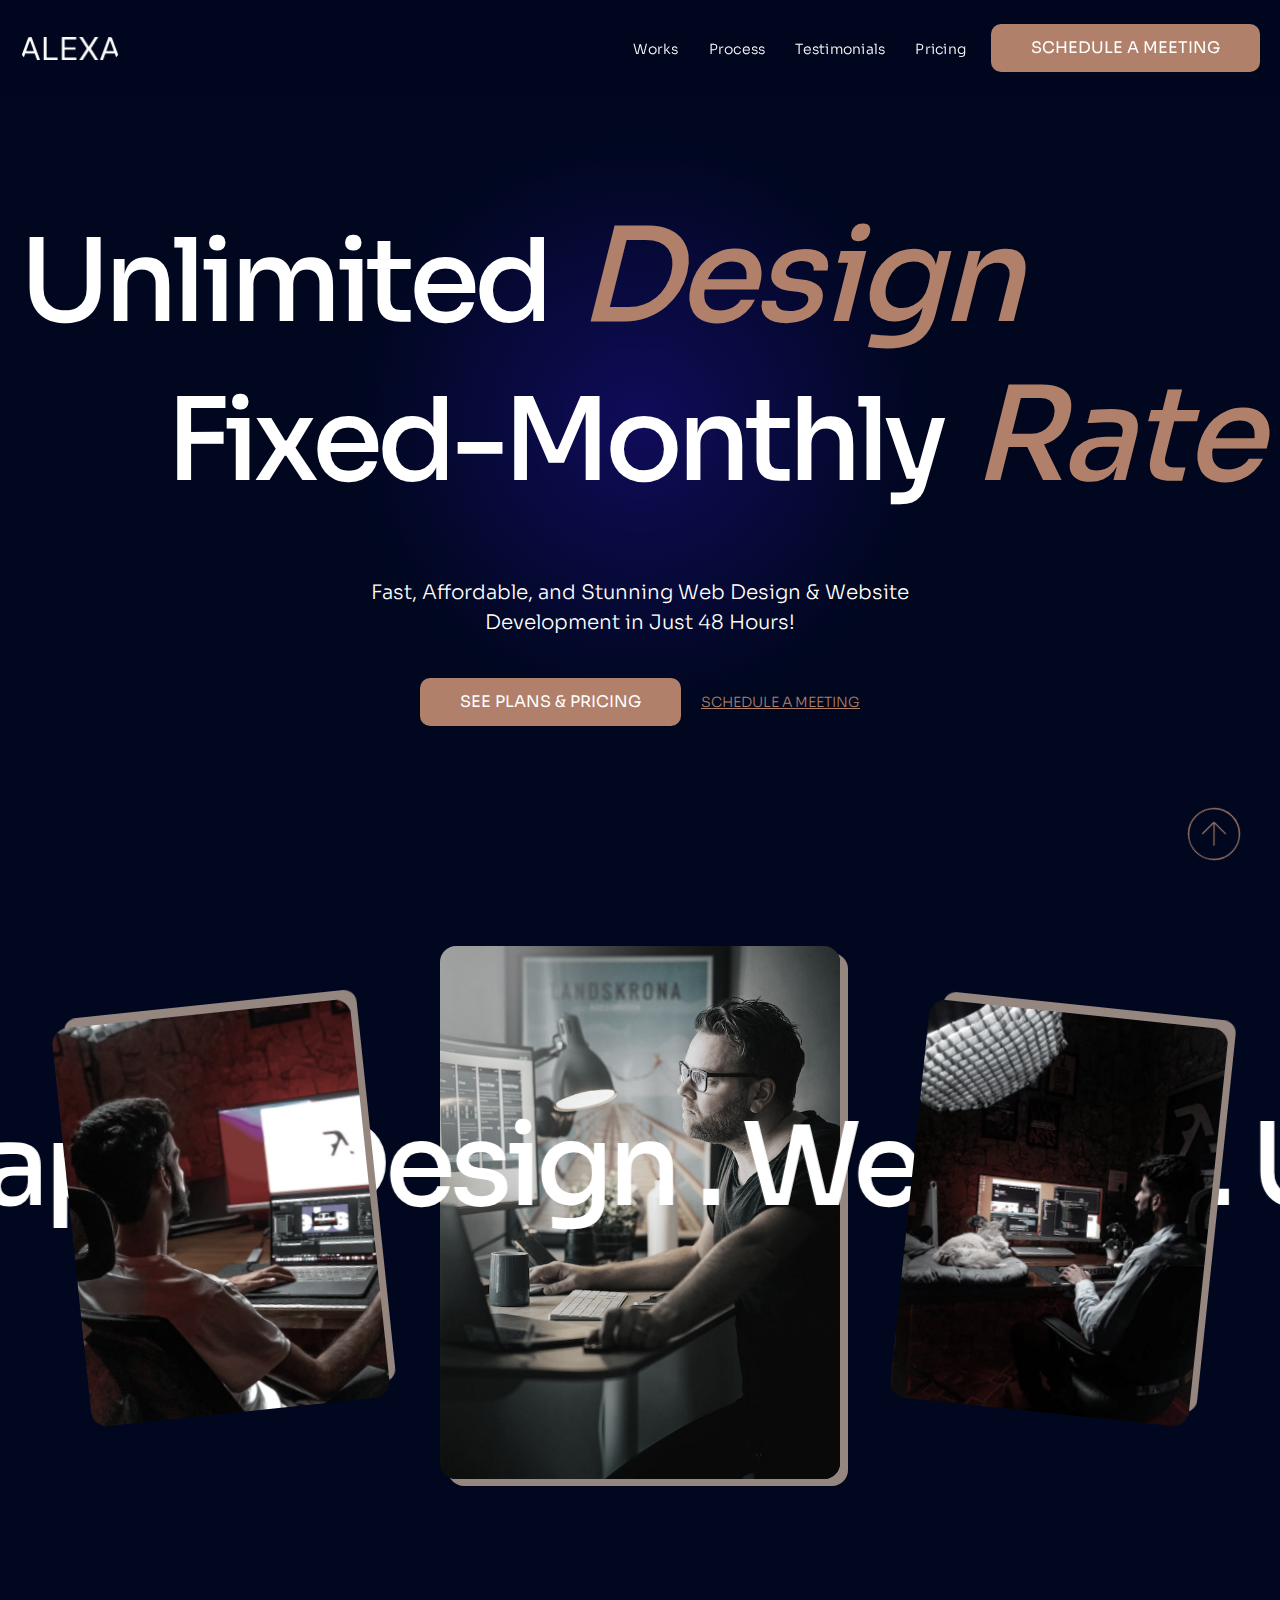
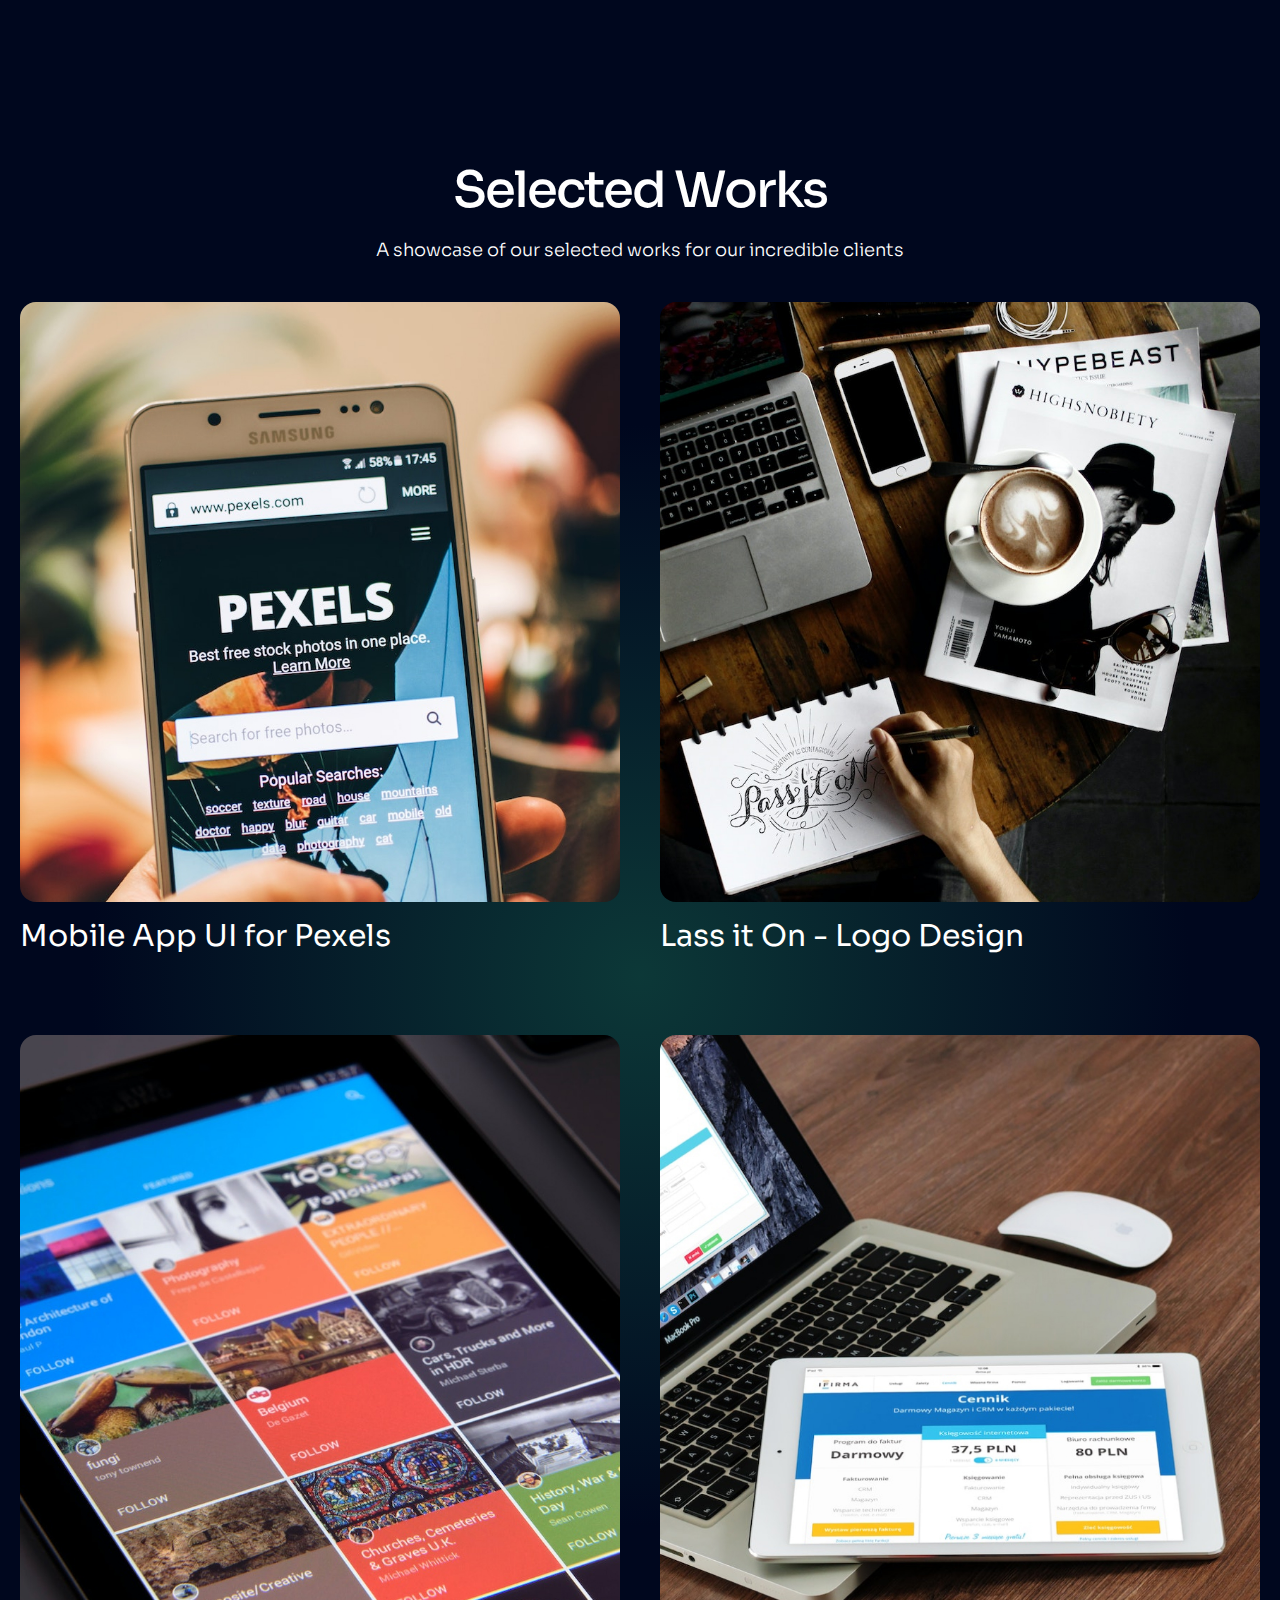
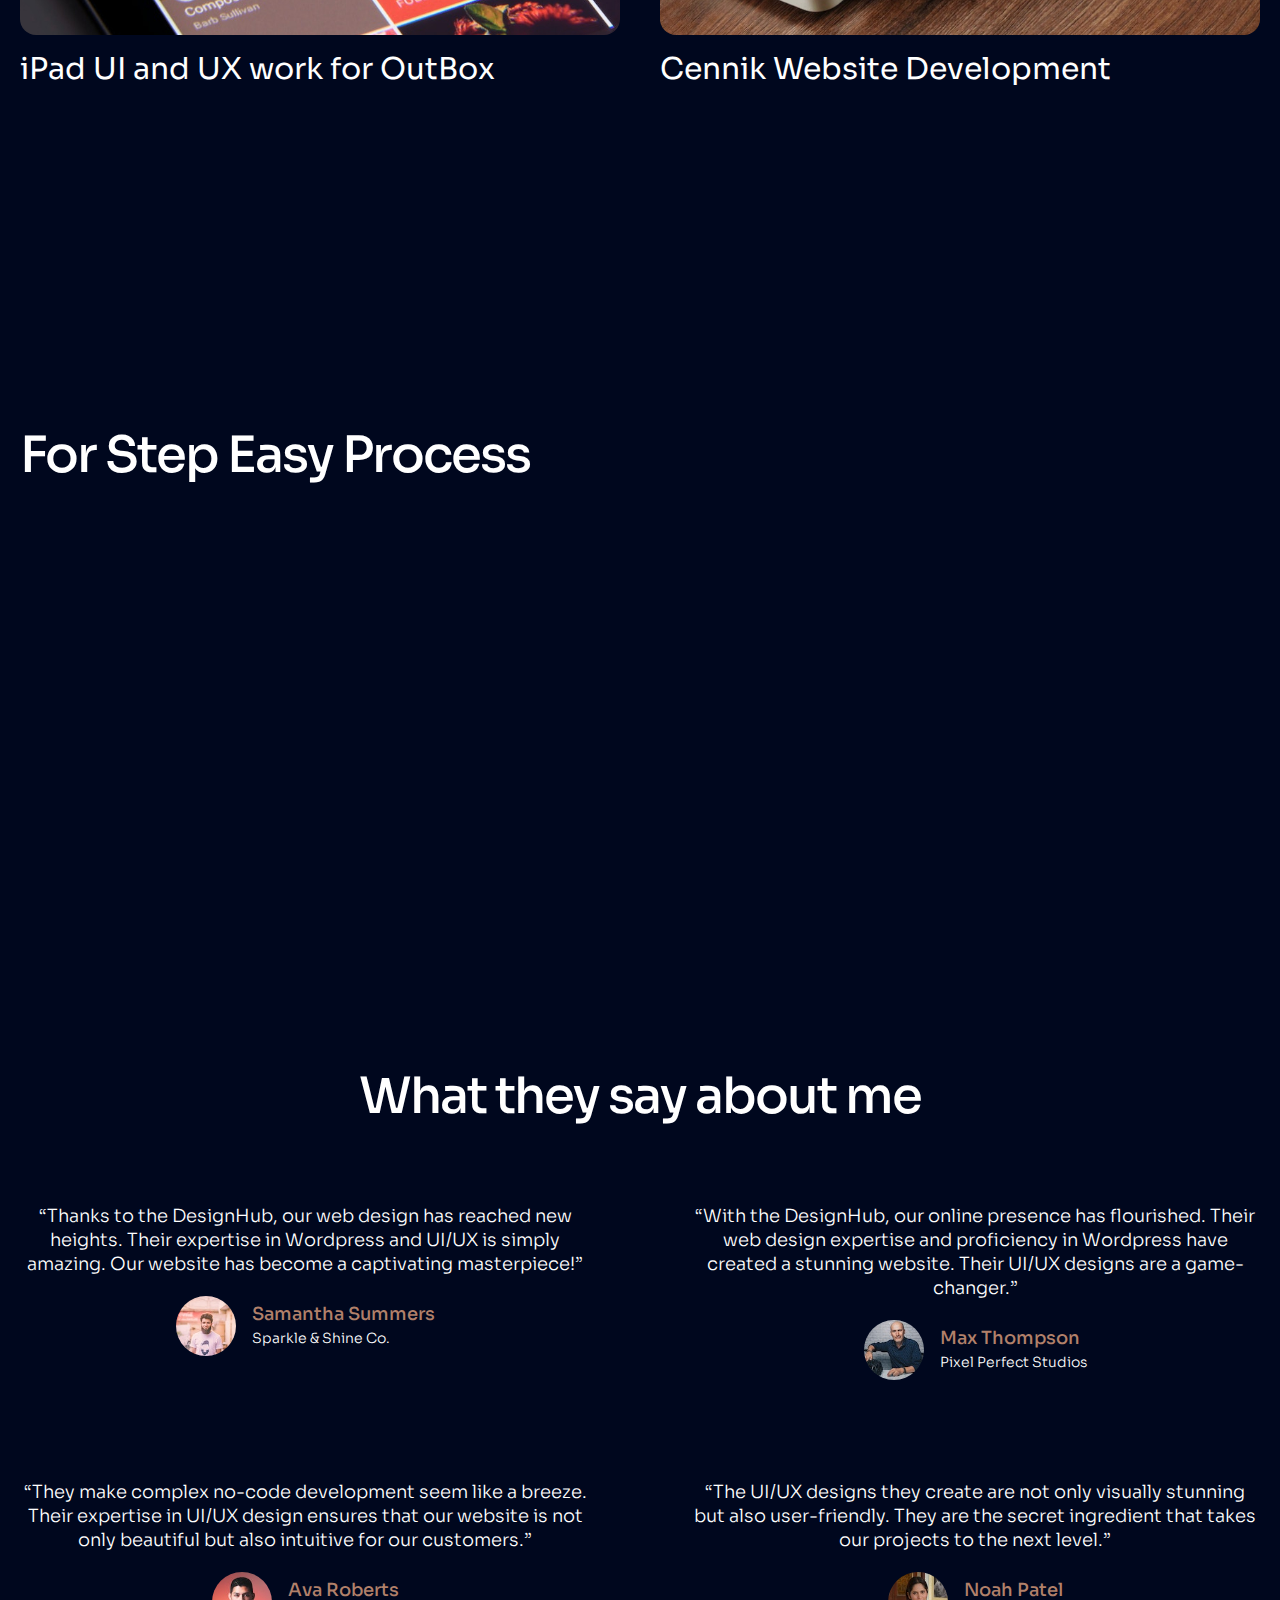
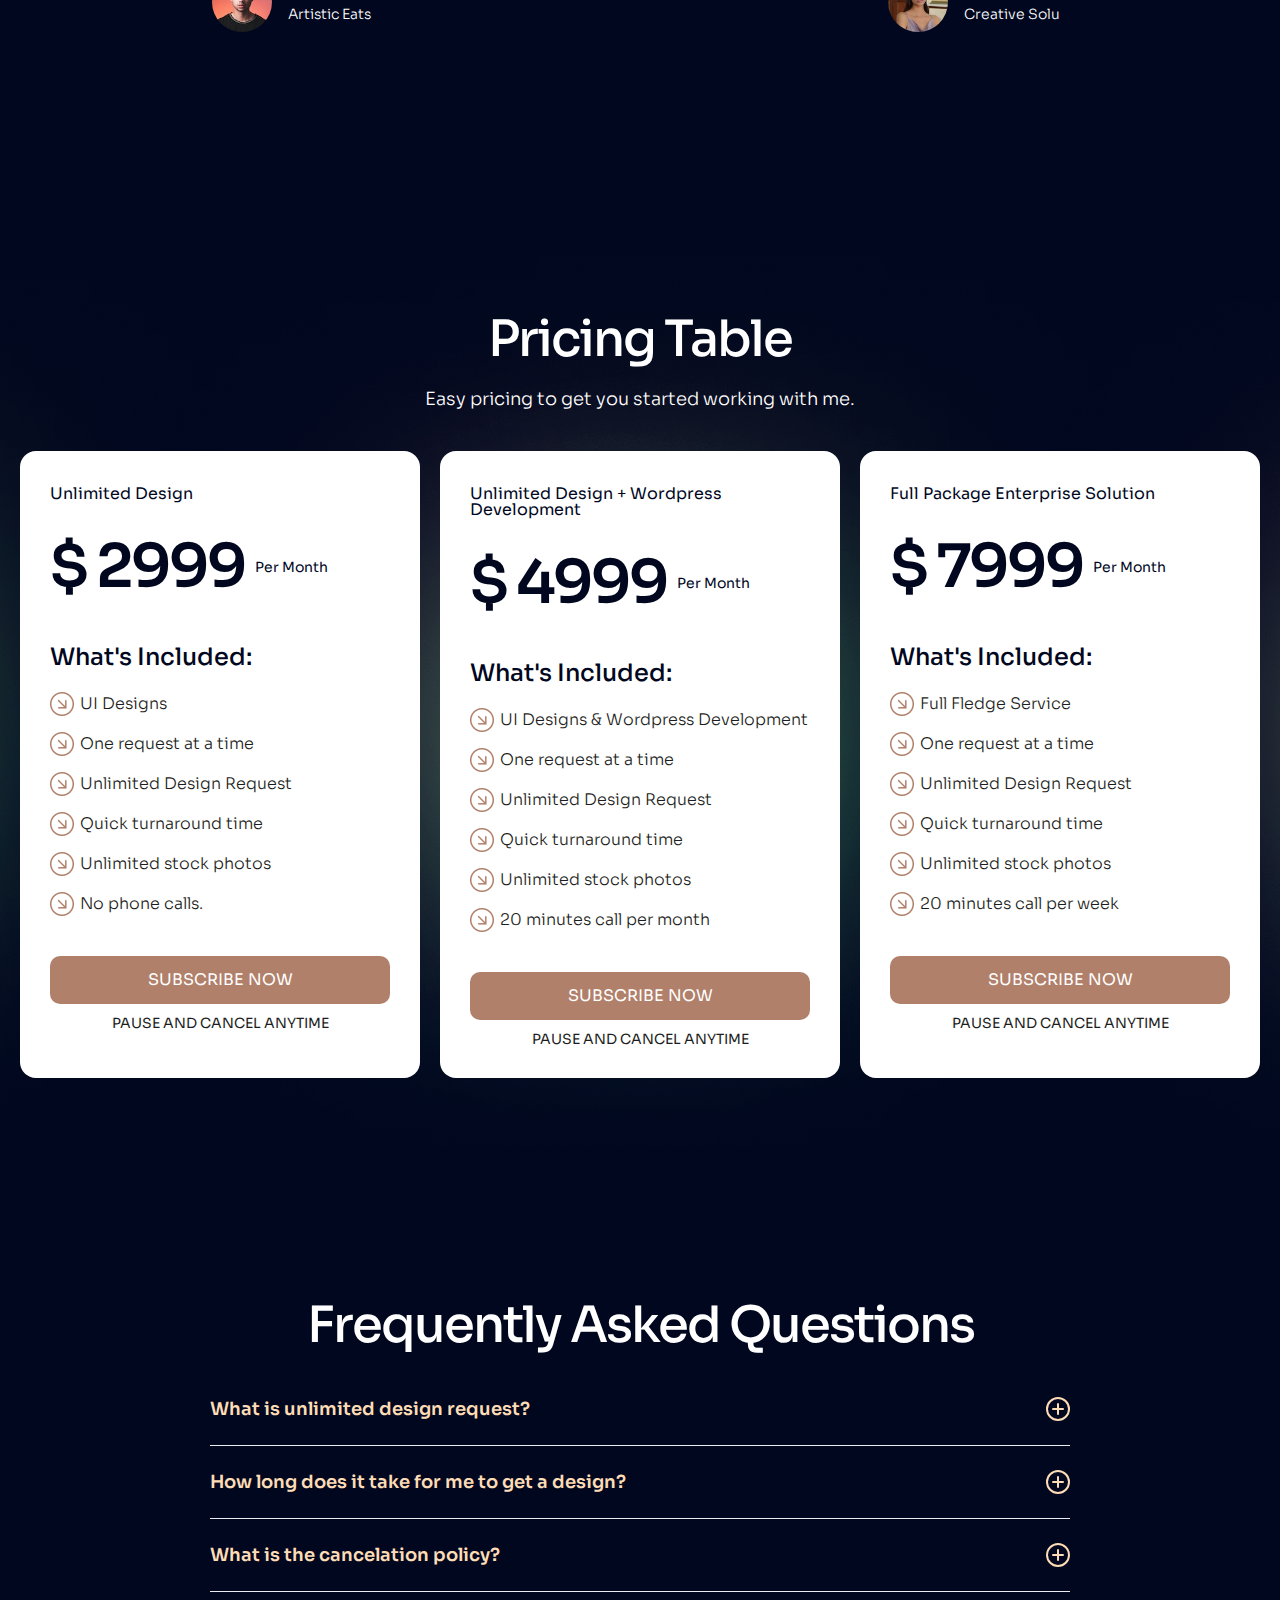
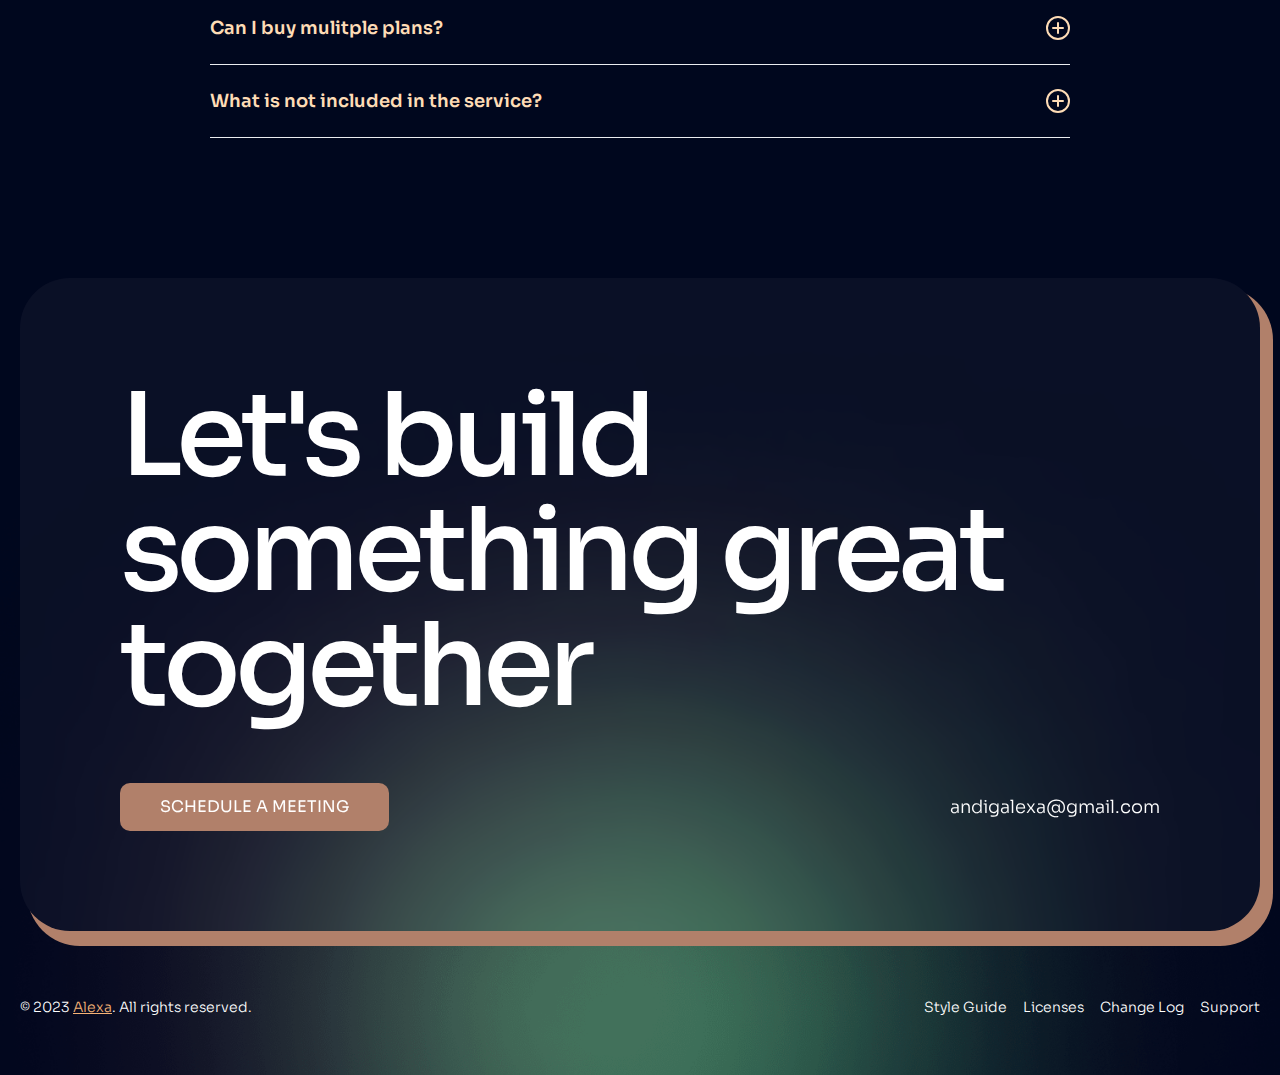
==== commit bedff252: "Files" ====
--- a/index.html
+++ b/index.html
@@ -144,7 +144,7 @@
               id="w-node-_81dbacb9-3dca-1f83-009a-bdf07ac853a7-ca49a1a1"
               sizes="(max-width: 479px) 54vw, (max-width: 767px) 37vw, (max-width: 991px) 35vw, 340.16796875px"
               srcset="
-                assets/64972448c1e1ecb76caa38ce_rubaitul-azad-0sySyNJQqaI-unsplash-min_640x853-min-p-500.jpg 500w,
+                assets/64972448c1e1ecb76caa38ce_rubaitul-azad-0sySyNJQqaI-unsplash-min_640x853-min.jpg 500w,
                 assets/64972448c1e1ecb76caa38ce_rubaitul-azad-0sySyNJQqaI-unsplash-min_640x853-min.jpg       640w
               "
               alt="Website Designer"
@@ -154,7 +154,7 @@
               id="w-node-_81dbacb9-3dca-1f83-009a-bdf07ac853a8-ca49a1a1"
               sizes="(max-width: 479px) 29vw, (max-width: 767px) 28vw, (max-width: 991px) 30vw, 31vw"
               srcset="
-                assets/64972448b33c2b8c0288a3e4_magnus-andersson-KAzgxInZXMo-unsplash-min-p-500.jpg 500w,
+                assets/64972448b33c2b8c0288a3e4_magnus-andersson-KAzgxInZXMo-unsplash-min.jpg 500w,
                 assets/64972448b33c2b8c0288a3e4_magnus-andersson-KAzgxInZXMo-unsplash-min.jpg       640w
               "
               alt="Website Designer"
@@ -193,7 +193,7 @@
                     loading="lazy"
                     sizes="100vw"
                     srcset="
-                      assets/649891d970b2f686afa3ab0e_3-p-500.jpg 500w,
+                      assets/649891d970b2f686afa3ab0e_3.jpg 500w,
                       assets/649891d970b2f686afa3ab0e_3-p-800.jpg 800w,
                       assets/649891d970b2f686afa3ab0e_3.jpg       850w
                     "
@@ -215,7 +215,7 @@
                     loading="lazy"
                     sizes="100vw"
                     srcset="
-                      assets/649891da202d925b04a50c0f_2-p-500.jpg 500w,
+                      assets/649891da202d925b04a50c0f_2.jpg 500w,
                       assets/649891da202d925b04a50c0f_2-p-800.jpg 800w,
                       assets/649891da202d925b04a50c0f_2.jpg       850w
                     "
@@ -237,7 +237,7 @@
                     loading="lazy"
                     sizes="100vw"
                     srcset="
-                      assets/649891d90fdcb656ea7eb0e3_4-p-500.jpg 500w,
+                      assets/649891d90fdcb656ea7eb0e3_4.jpg 500w,
                       assets/649891d90fdcb656ea7eb0e3_4-p-800.jpg 800w,
                       assets/649891d90fdcb656ea7eb0e3_4.jpg       850w
                     "
@@ -259,7 +259,7 @@
                     loading="lazy"
                     sizes="100vw"
                     srcset="
-                      assets/649891da00df4b4a6b3b9c4d_1-p-500.jpg 500w,
+                      assets/649891da00df4b4a6b3b9c4d_1.jpg 500w,
                       assets/649891da00df4b4a6b3b9c4d_1-p-800.jpg 800w,
                       assets/649891da00df4b4a6b3b9c4d_1.jpg       850w
                     "
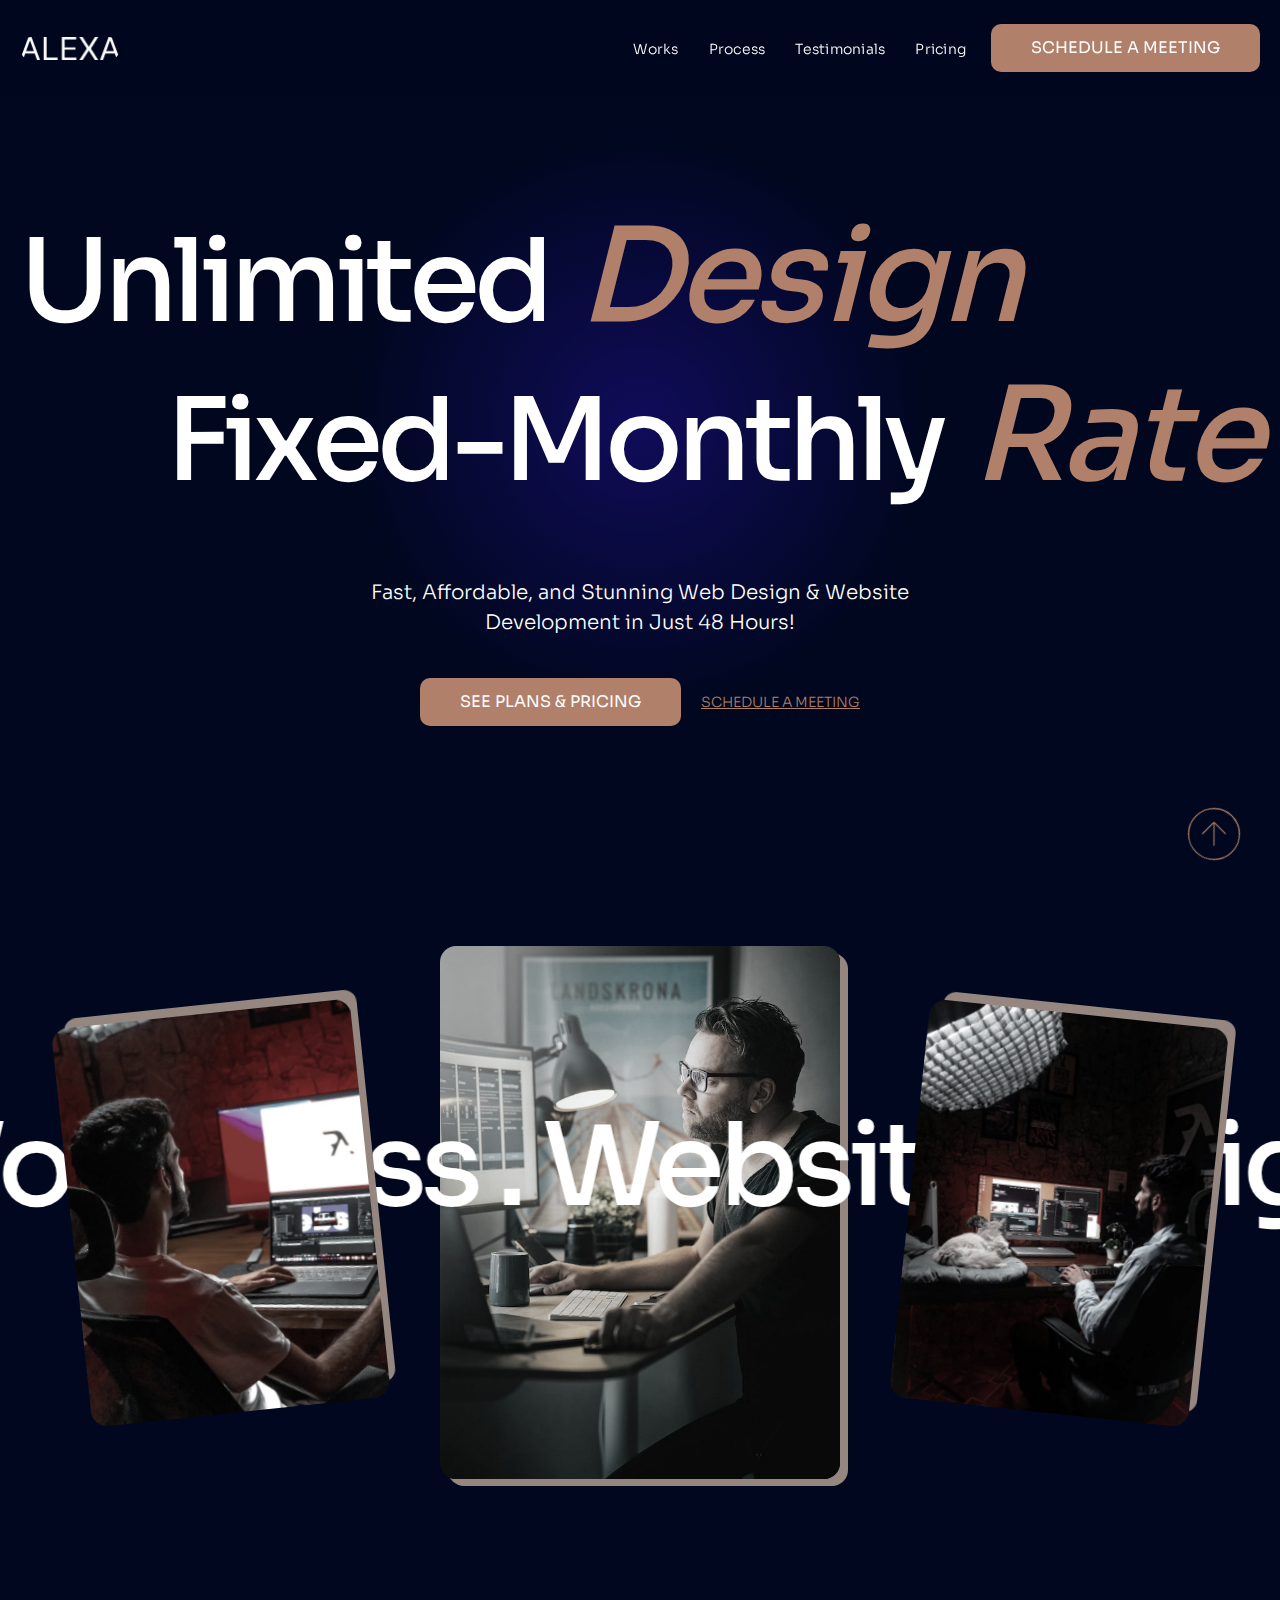
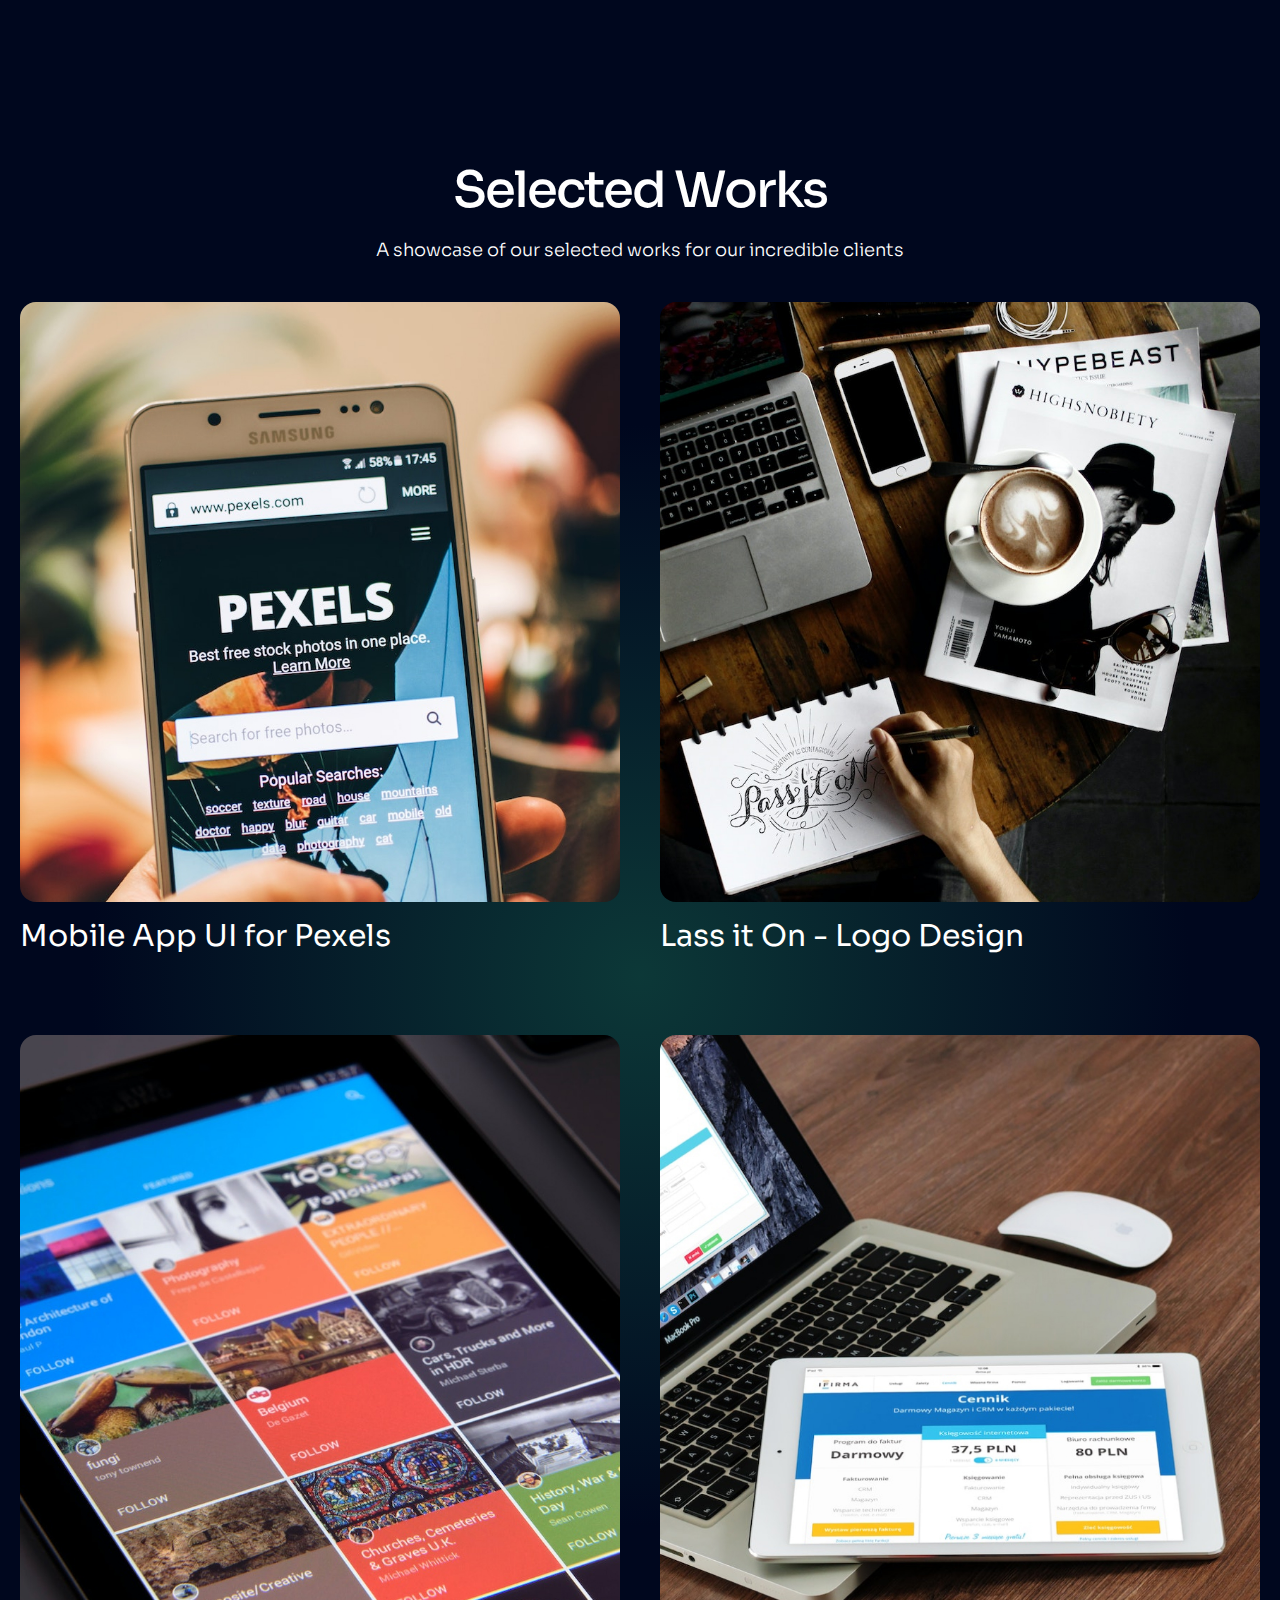
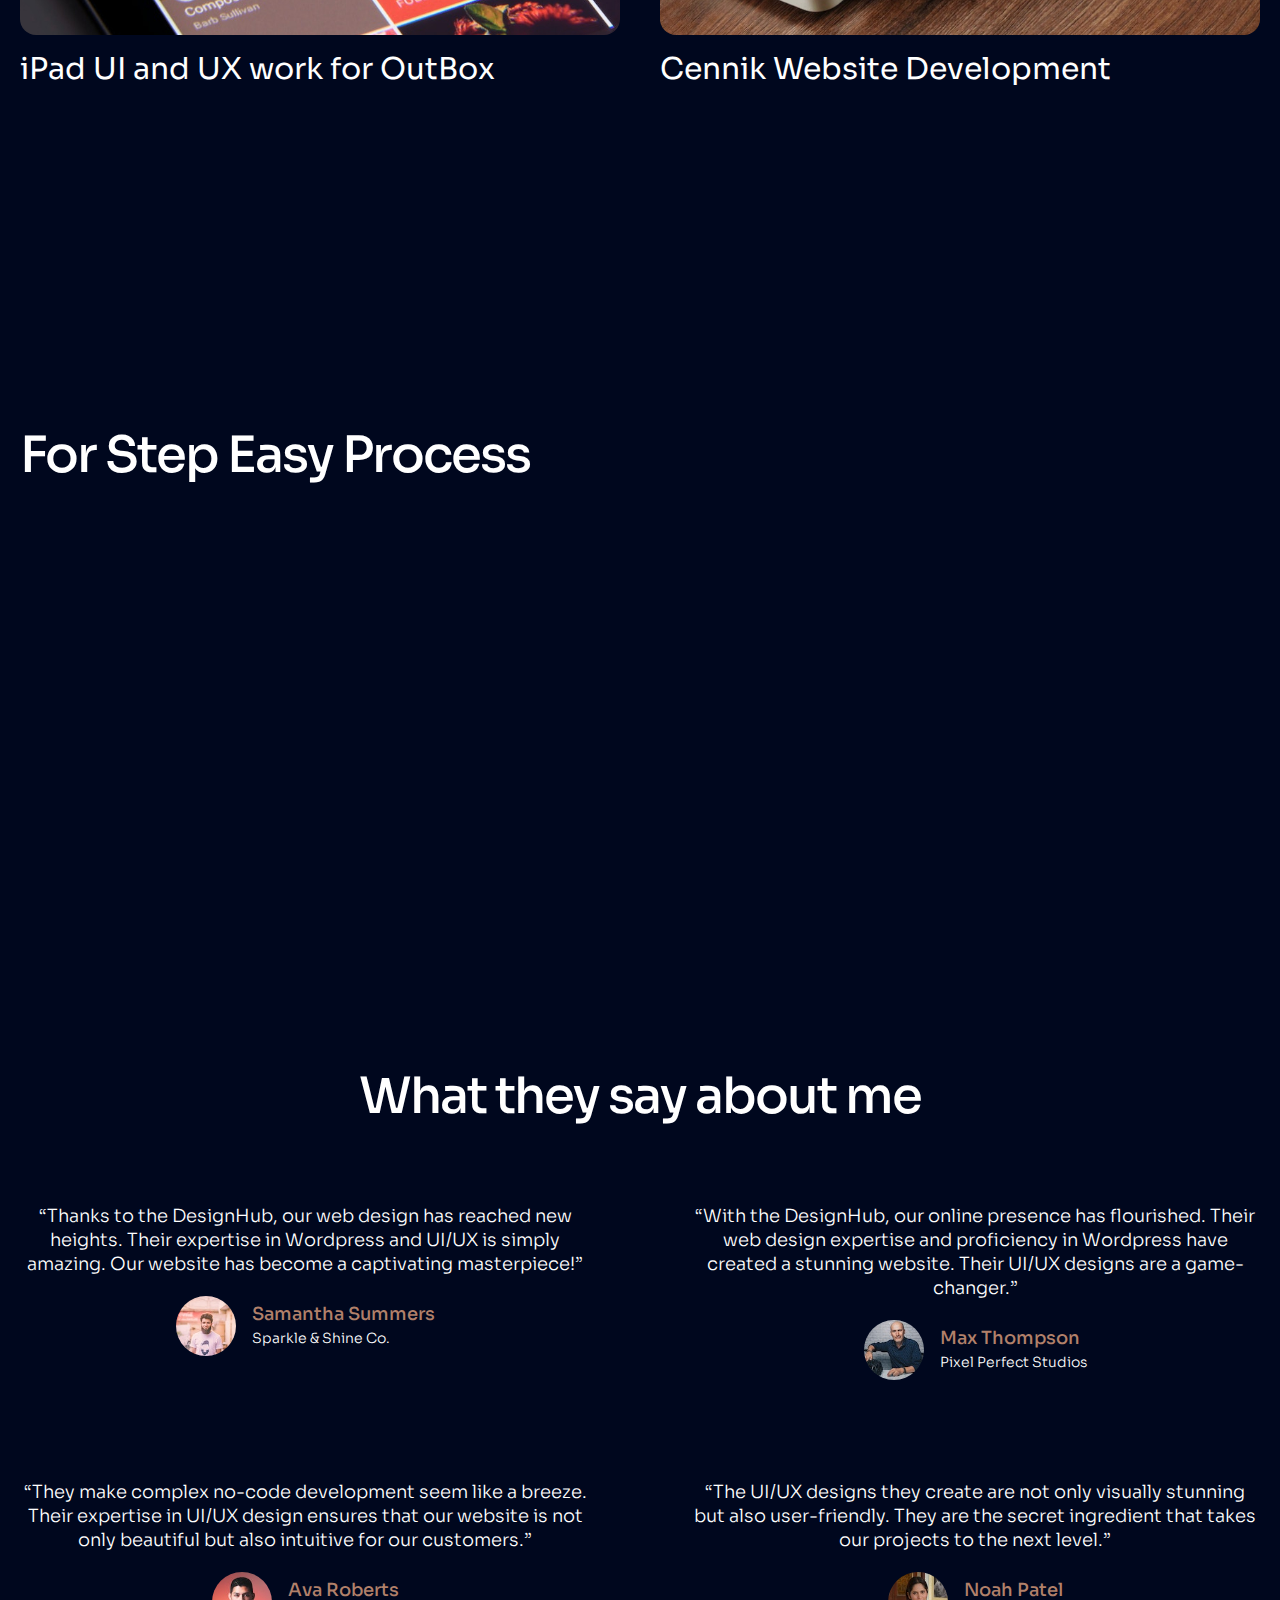
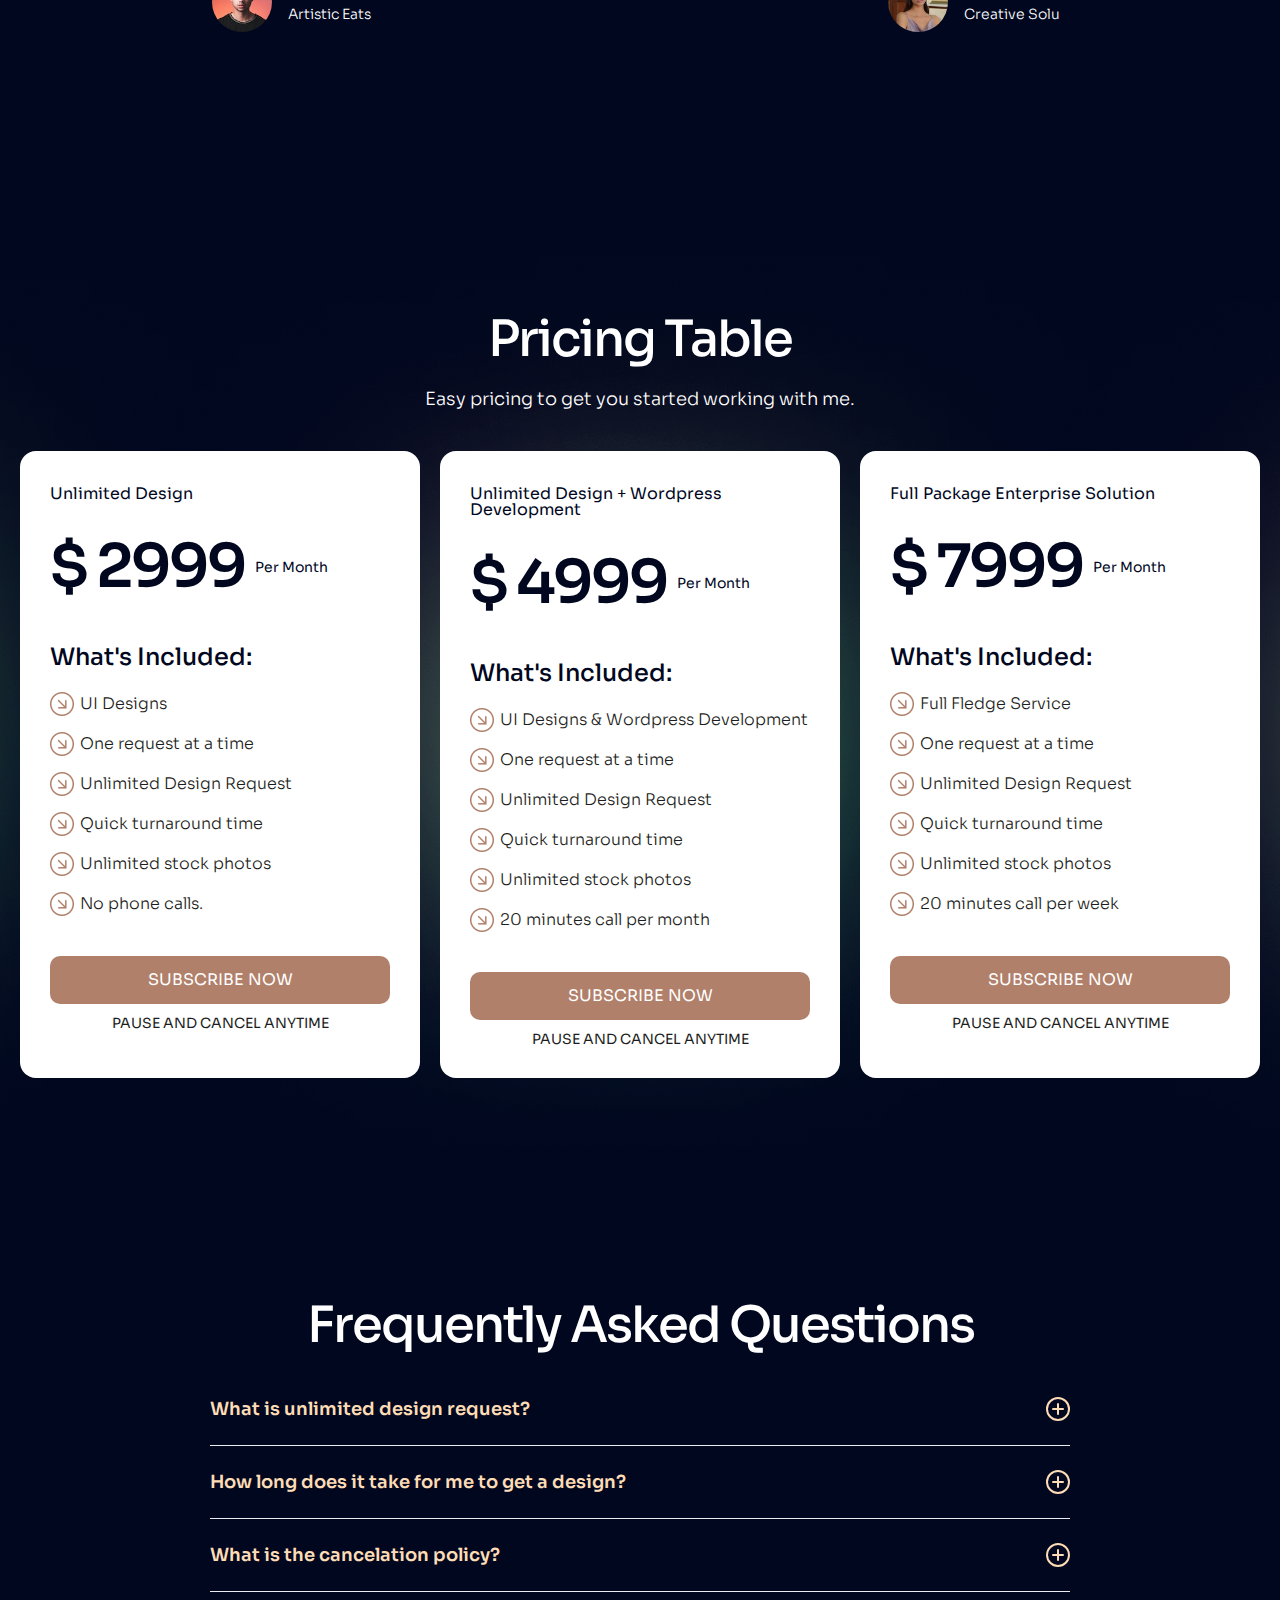
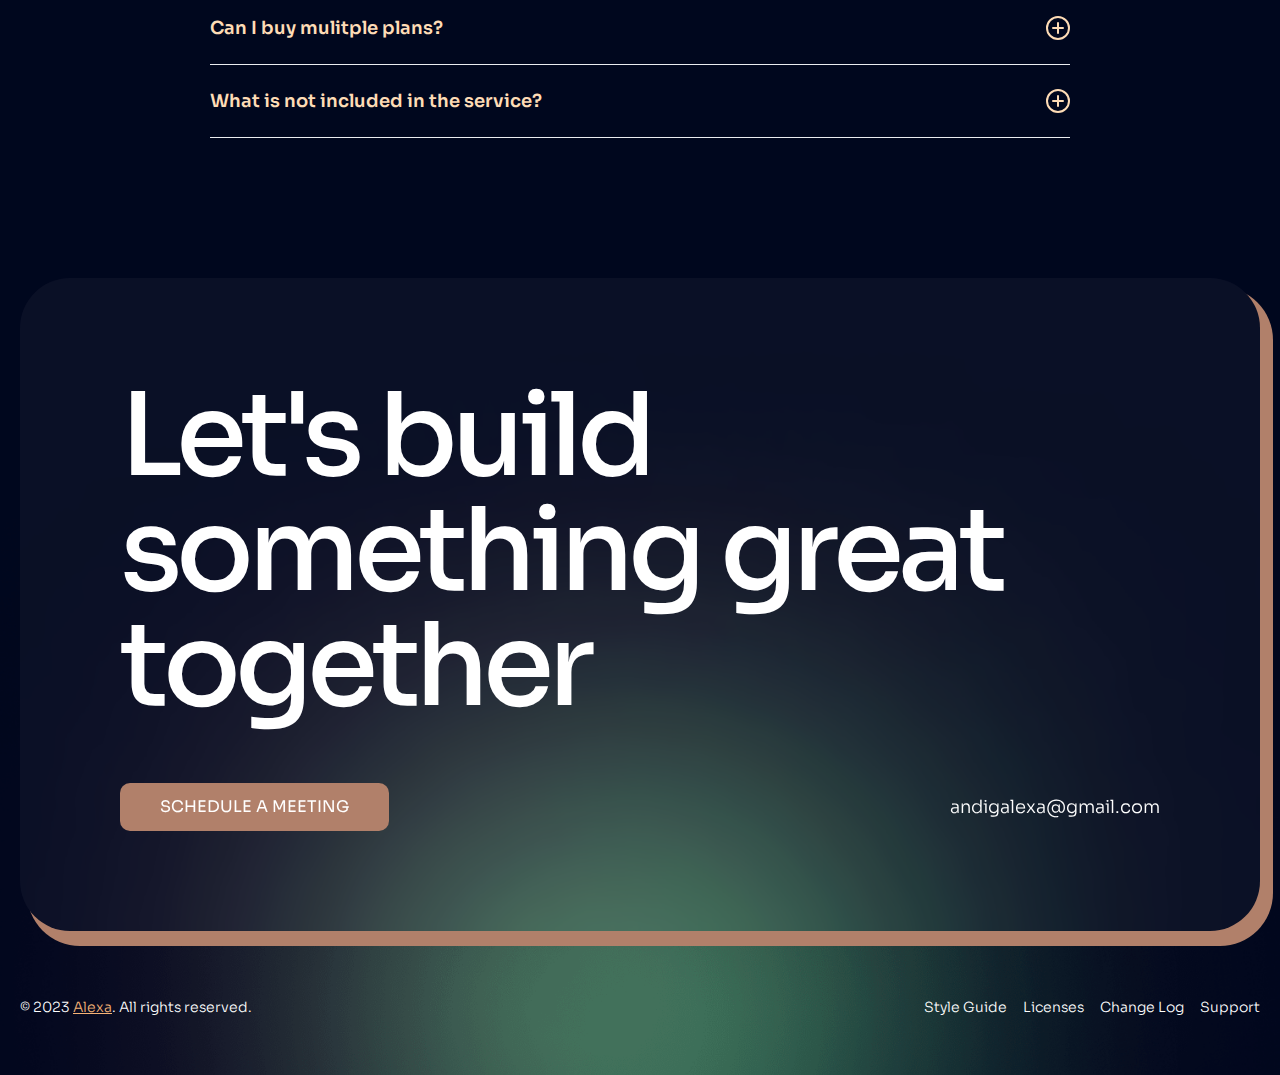
==== commit 206f7076: "Files" ====
--- a/index.html
+++ b/index.html
@@ -131,7 +131,7 @@
           <h1
             data-w-id="4efb36d2-3eba-d9ef-c52f-cb79d06f02ca"
             class="overlay-heading">
-            Graphic Design . Website . UI/UX Design . No-Code App .
+            Wordpress . Website Design. UI/UX Design .
           </h1>
         </div>
         <div
@@ -197,7 +197,7 @@
                       assets/649891d970b2f686afa3ab0e_3-p-800.jpg 800w,
                       assets/649891d970b2f686afa3ab0e_3.jpg       850w
                     "
-                    alt="sample projects"
+                    alt="Project"
                     class="full-image"
                 /></a>
                 <div class="works-info">
@@ -219,7 +219,7 @@
                       assets/649891da202d925b04a50c0f_2-p-800.jpg 800w,
                       assets/649891da202d925b04a50c0f_2.jpg       850w
                     "
-                    alt="sample projects"
+                    alt="Project"
                     class="full-image"
                 /></a>
                 <div class="works-info">
@@ -241,7 +241,7 @@
                       assets/649891d90fdcb656ea7eb0e3_4-p-800.jpg 800w,
                       assets/649891d90fdcb656ea7eb0e3_4.jpg       850w
                     "
-                    alt="sample projects"
+                    alt="Project"
                     class="full-image"
                 /></a>
                 <div class="works-info">
@@ -263,7 +263,7 @@
                       assets/649891da00df4b4a6b3b9c4d_1-p-800.jpg 800w,
                       assets/649891da00df4b4a6b3b9c4d_1.jpg       850w
                     "
-                    alt="sample projects"
+                    alt="Project"
                     class="full-image"
                 /></a>
                 <div class="works-info">
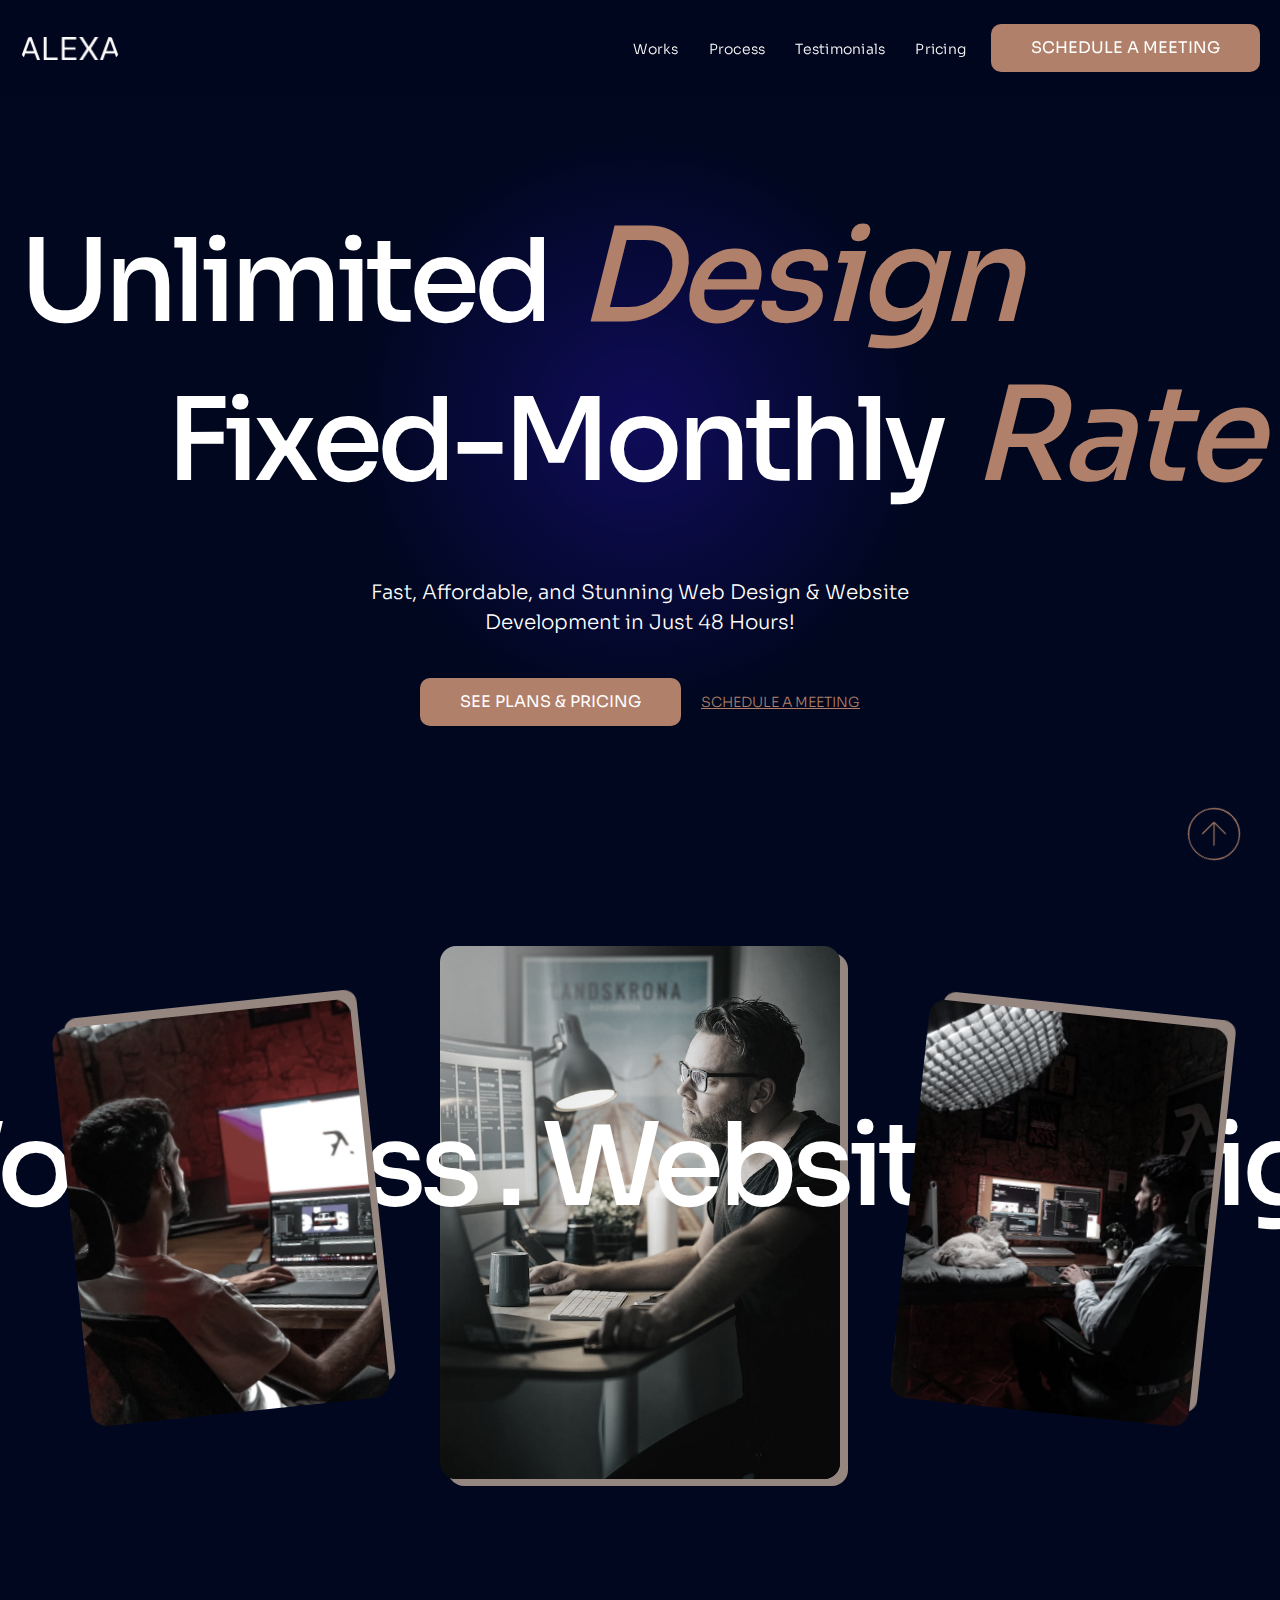
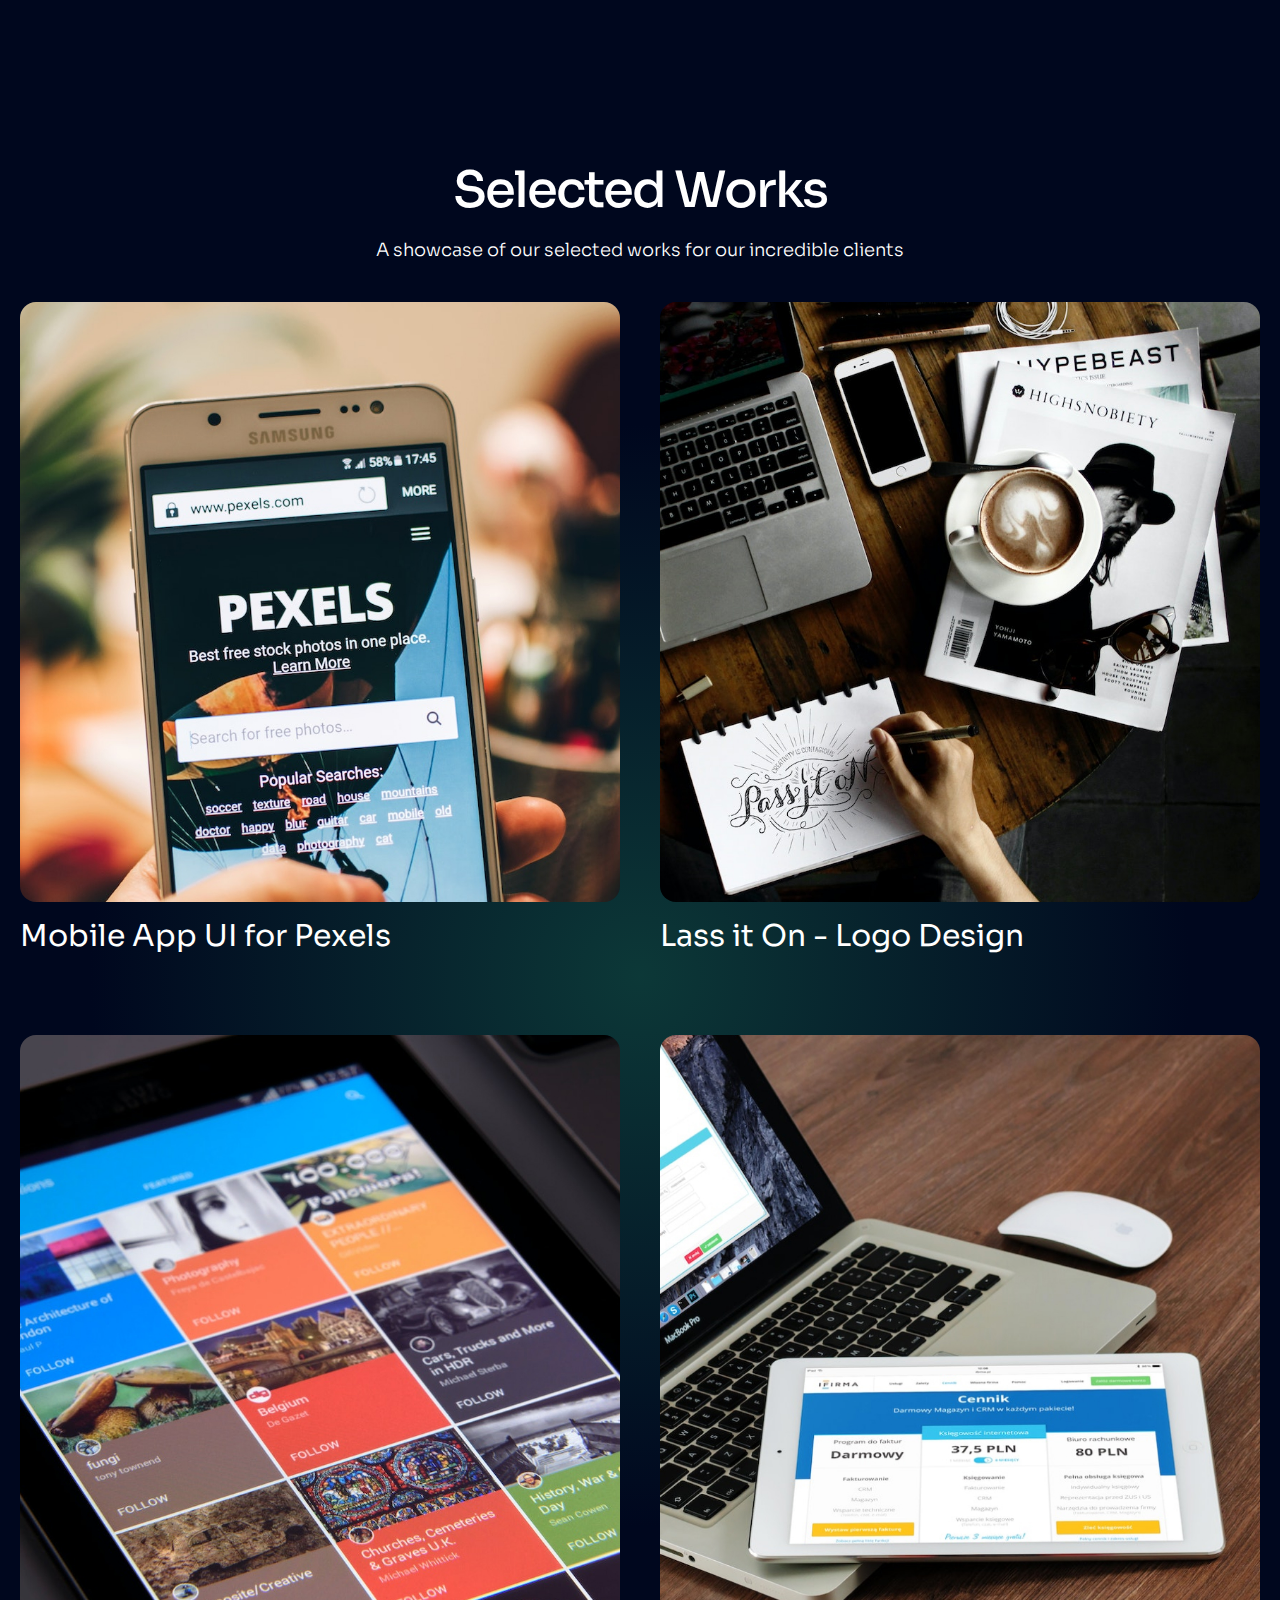
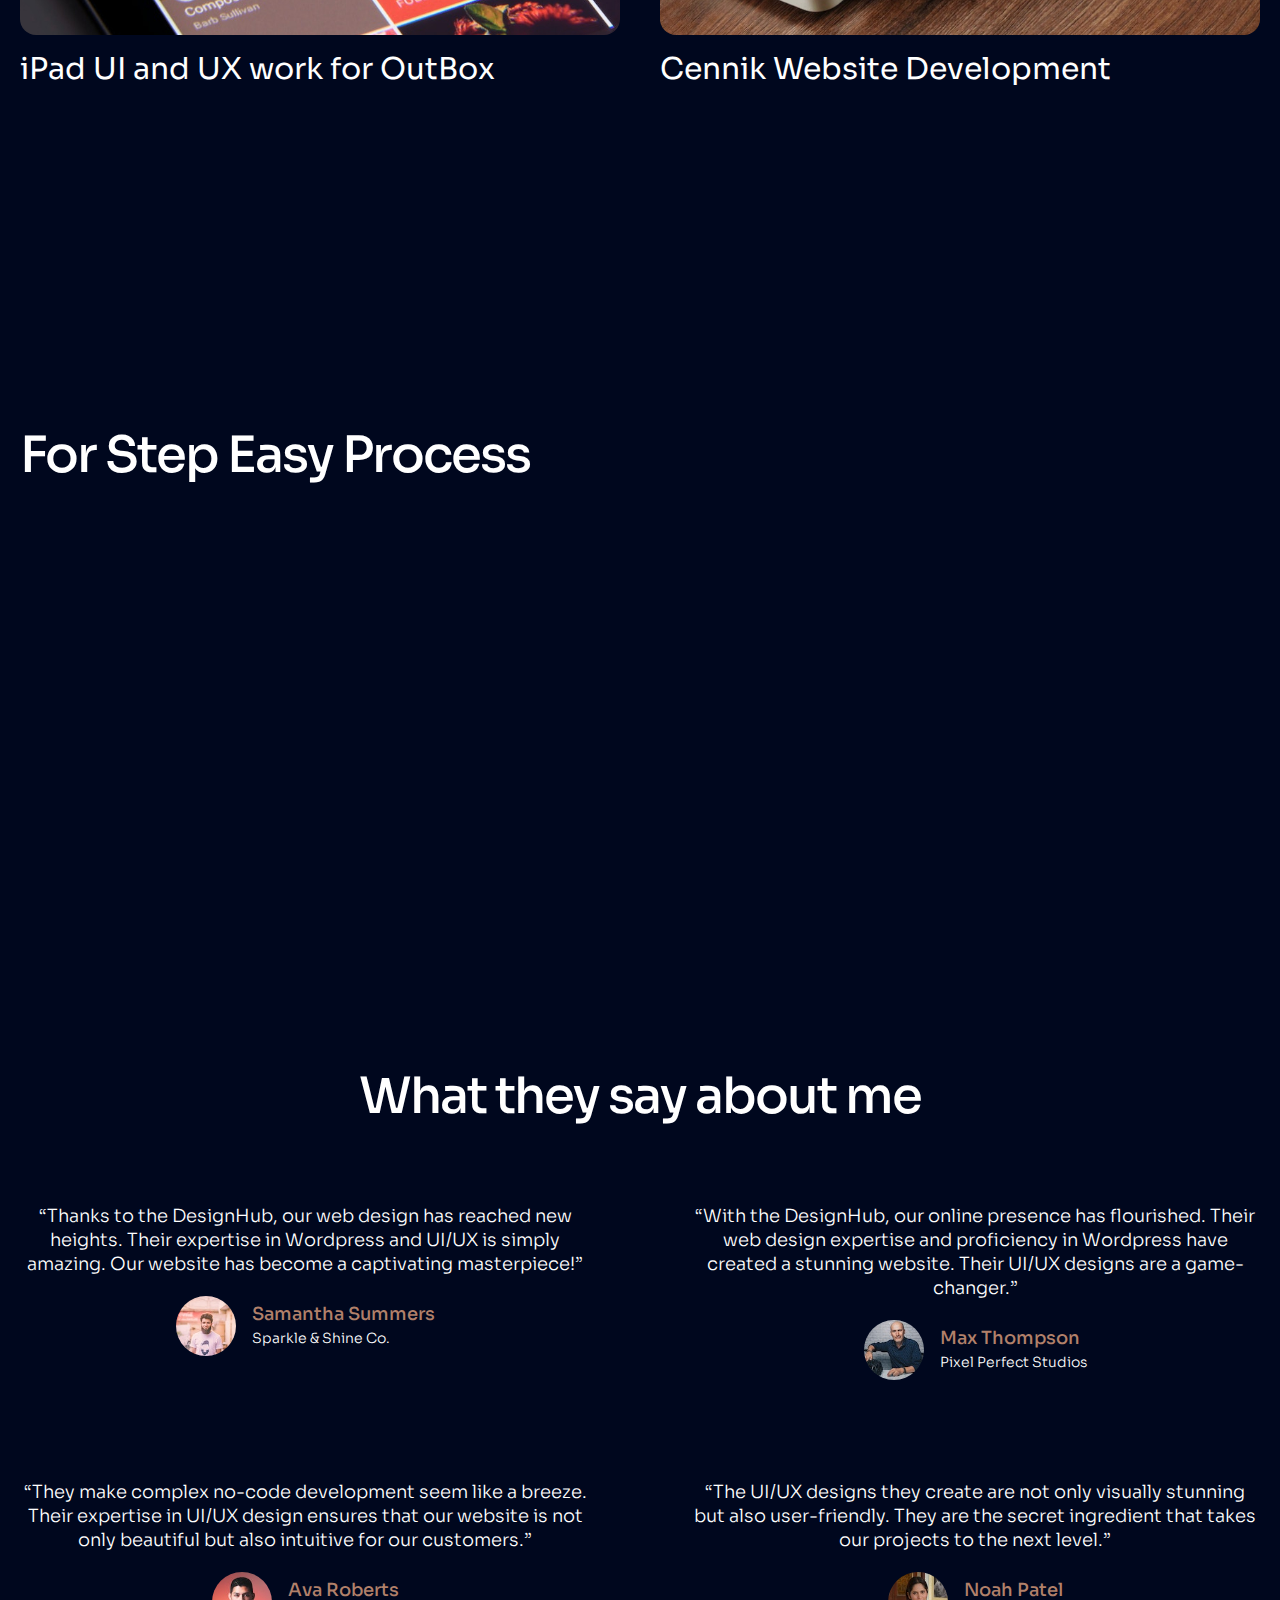
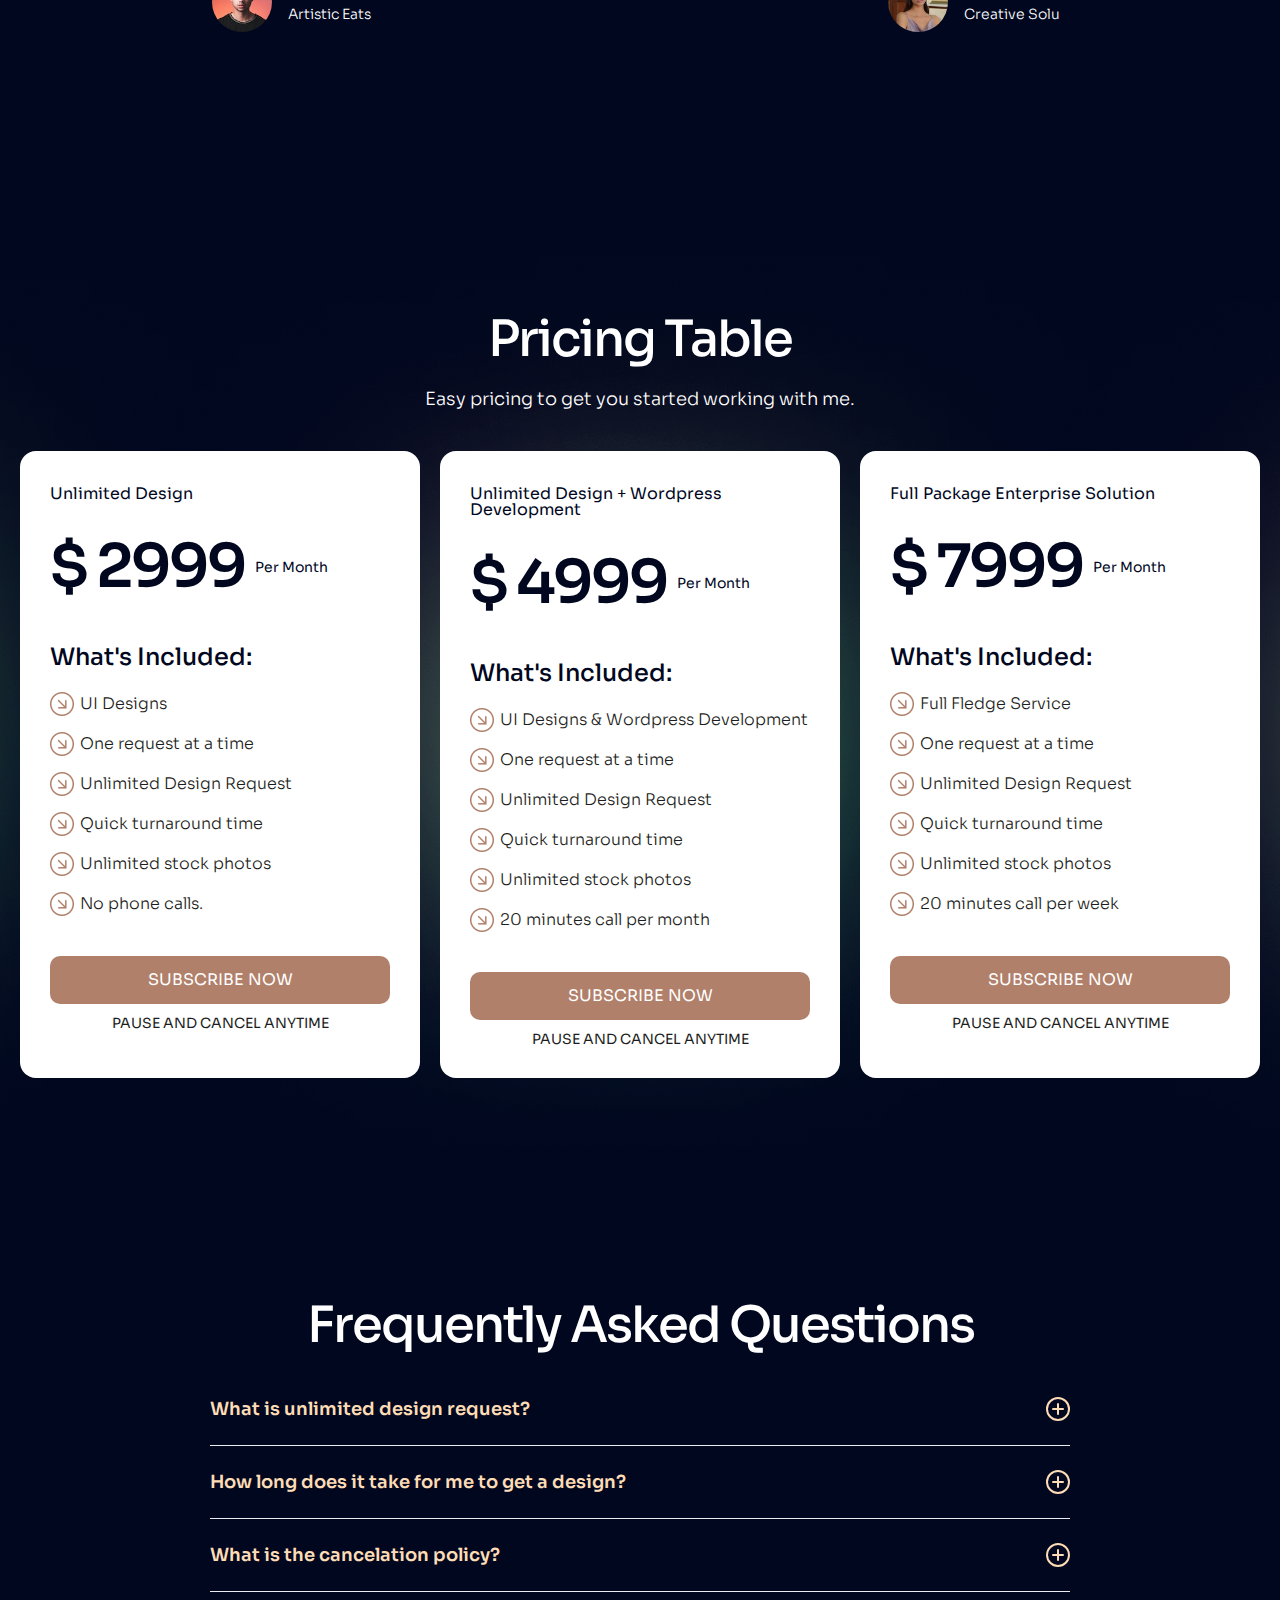
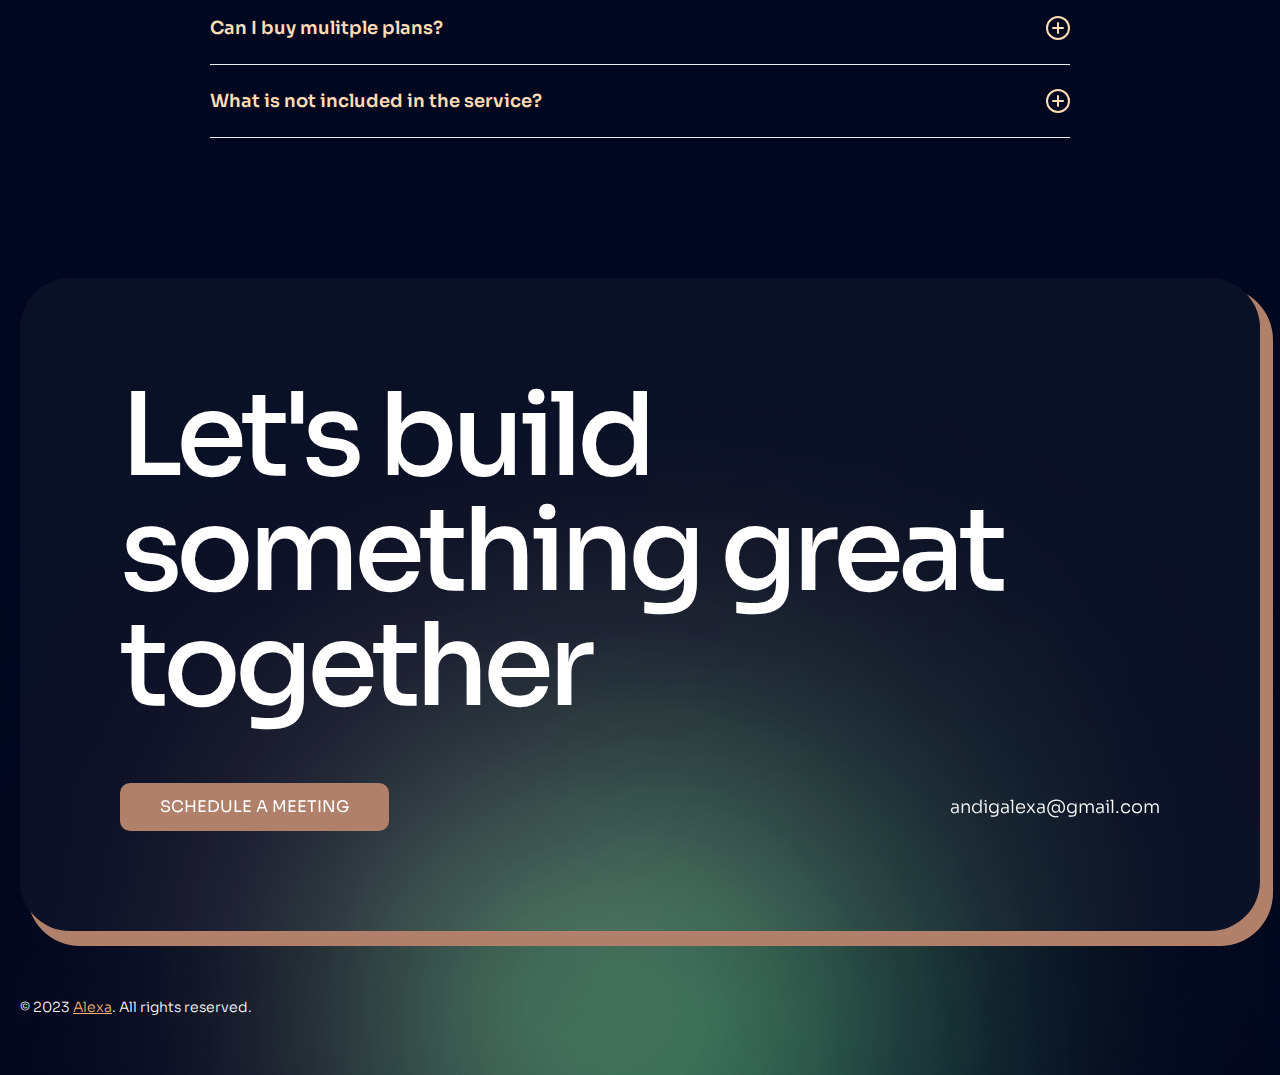
==== commit 7d7e14ac: "Files" ====
--- a/index.html
+++ b/index.html
@@ -194,7 +194,7 @@
                     sizes="100vw"
                     srcset="
                       assets/649891d970b2f686afa3ab0e_3.jpg 500w,
-                      assets/649891d970b2f686afa3ab0e_3-p-800.jpg 800w,
+                      assets/649891d970b2f686afa3ab0e_3.jpg 800w,
                       assets/649891d970b2f686afa3ab0e_3.jpg       850w
                     "
                     alt="Project"
@@ -216,7 +216,7 @@
                     sizes="100vw"
                     srcset="
                       assets/649891da202d925b04a50c0f_2.jpg 500w,
-                      assets/649891da202d925b04a50c0f_2-p-800.jpg 800w,
+                      assets/649891da202d925b04a50c0f_2.jpg 800w,
                       assets/649891da202d925b04a50c0f_2.jpg       850w
                     "
                     alt="Project"
@@ -238,7 +238,7 @@
                     sizes="100vw"
                     srcset="
                       assets/649891d90fdcb656ea7eb0e3_4.jpg 500w,
-                      assets/649891d90fdcb656ea7eb0e3_4-p-800.jpg 800w,
+                      assets/649891d90fdcb656ea7eb0e3_4.jpg 800w,
                       assets/649891d90fdcb656ea7eb0e3_4.jpg       850w
                     "
                     alt="Project"
@@ -260,7 +260,7 @@
                     sizes="100vw"
                     srcset="
                       assets/649891da00df4b4a6b3b9c4d_1.jpg 500w,
-                      assets/649891da00df4b4a6b3b9c4d_1-p-800.jpg 800w,
+                      assets/649891da00df4b4a6b3b9c4d_1.jpg 800w,
                       assets/649891da00df4b4a6b3b9c4d_1.jpg       850w
                     "
                     alt="Project"
@@ -660,19 +660,7 @@
                 >Alexa</a
               >. All rights reserved.
             </div>
-            <div class="w-layout-grid footer-legal-wrapper">
-              <a
-                href="reference-pages/style-guide.html"
-                class="footer-legal-links"
-                >Style Guide</a
-              ><a href="reference-pages/licenses" class="footer-legal-links"
-                >Licenses</a
-              ><a href="reference-pages/changelog" class="footer-legal-links"
-                >Change Log</a
-              ><a href="reference-pages/support" class="footer-legal-links"
-                >Support</a
-              >
-            </div>
+            
           </div>
         </div>
         <a href="#home" class="scroll-to-top-link w-inline-block"
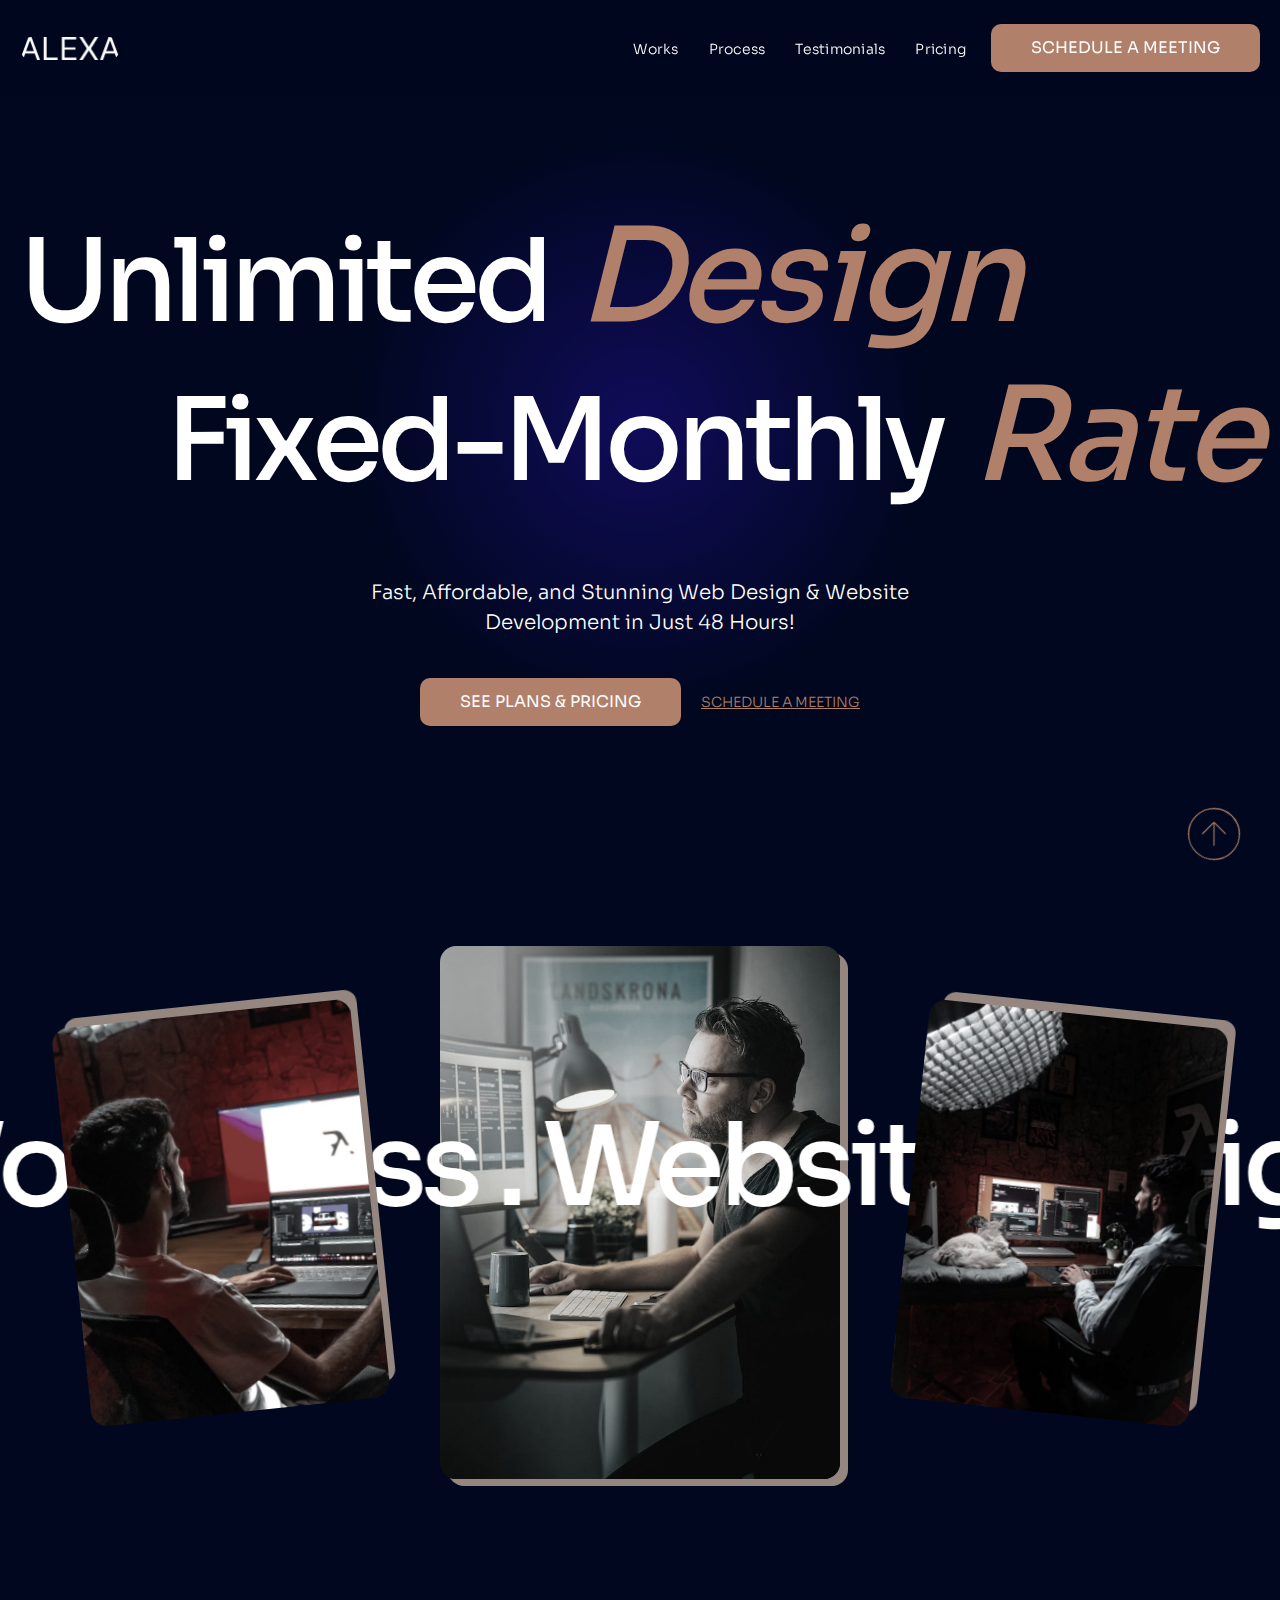
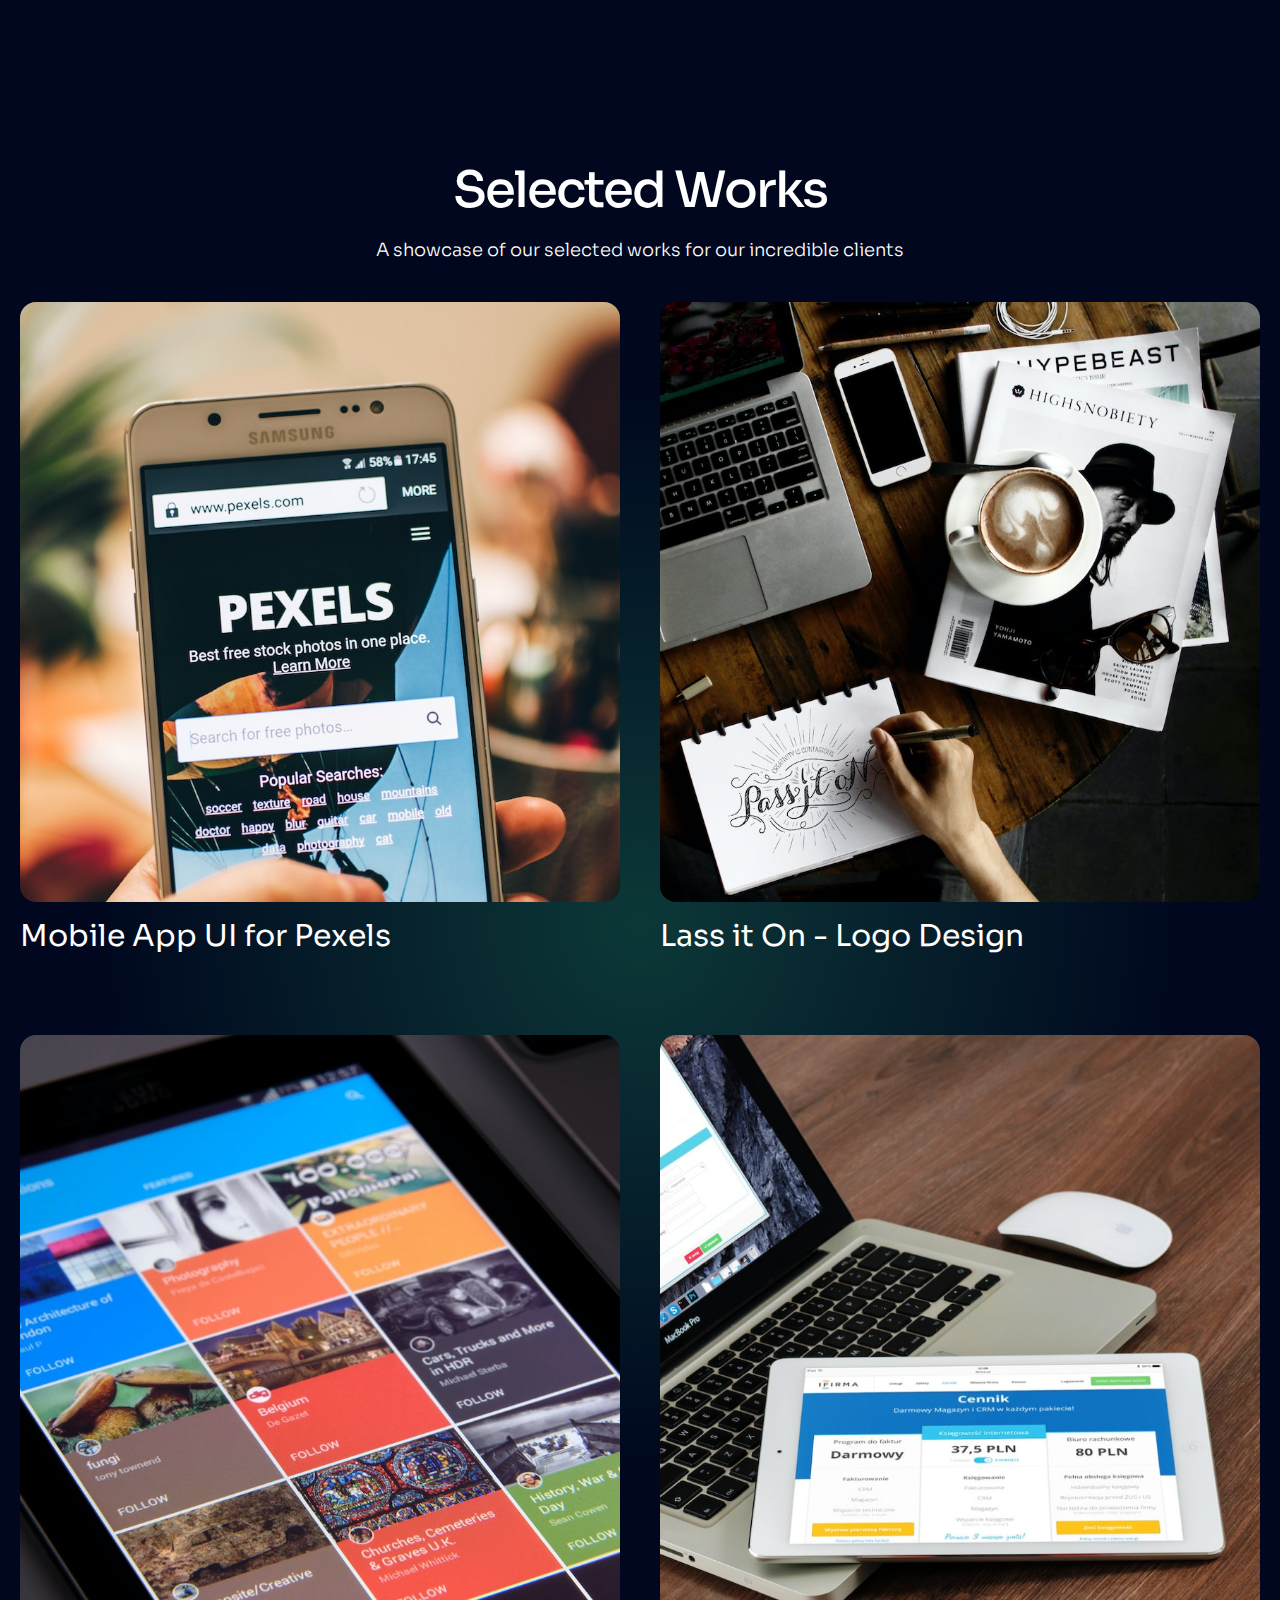
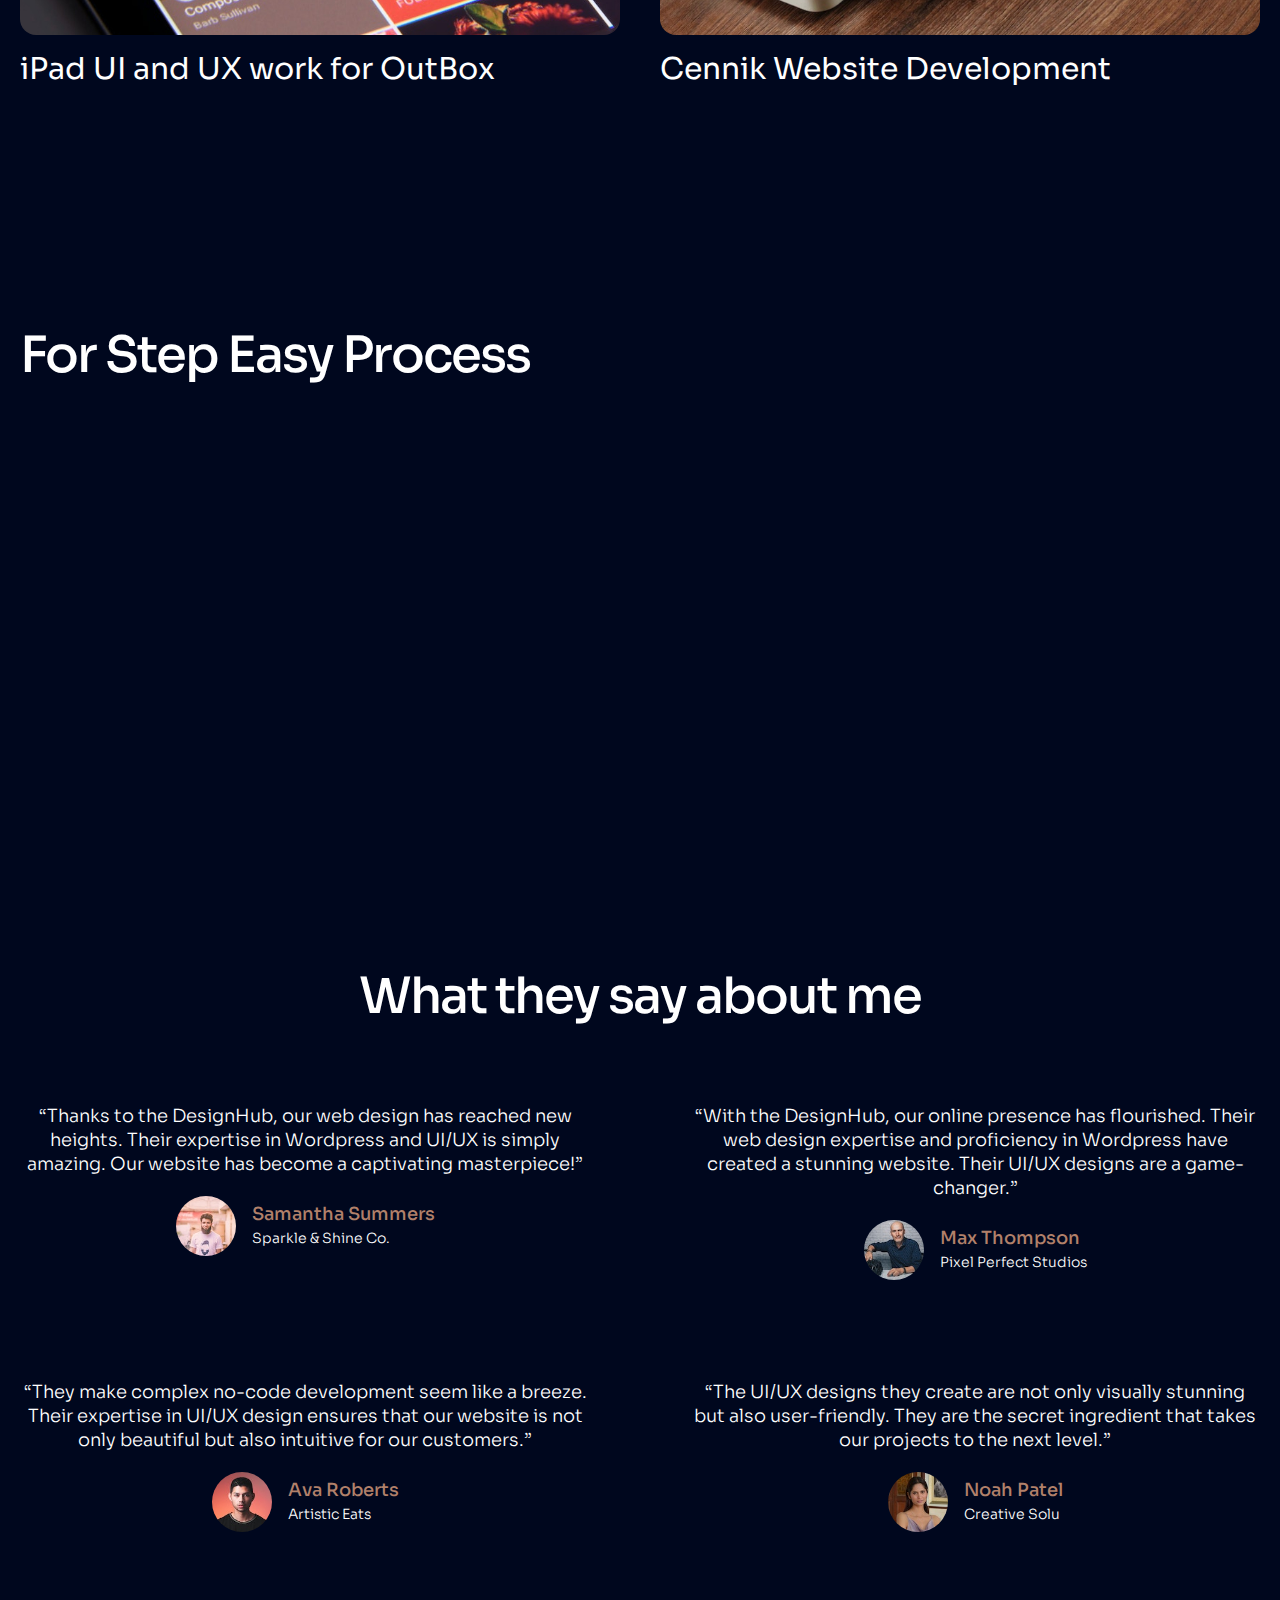
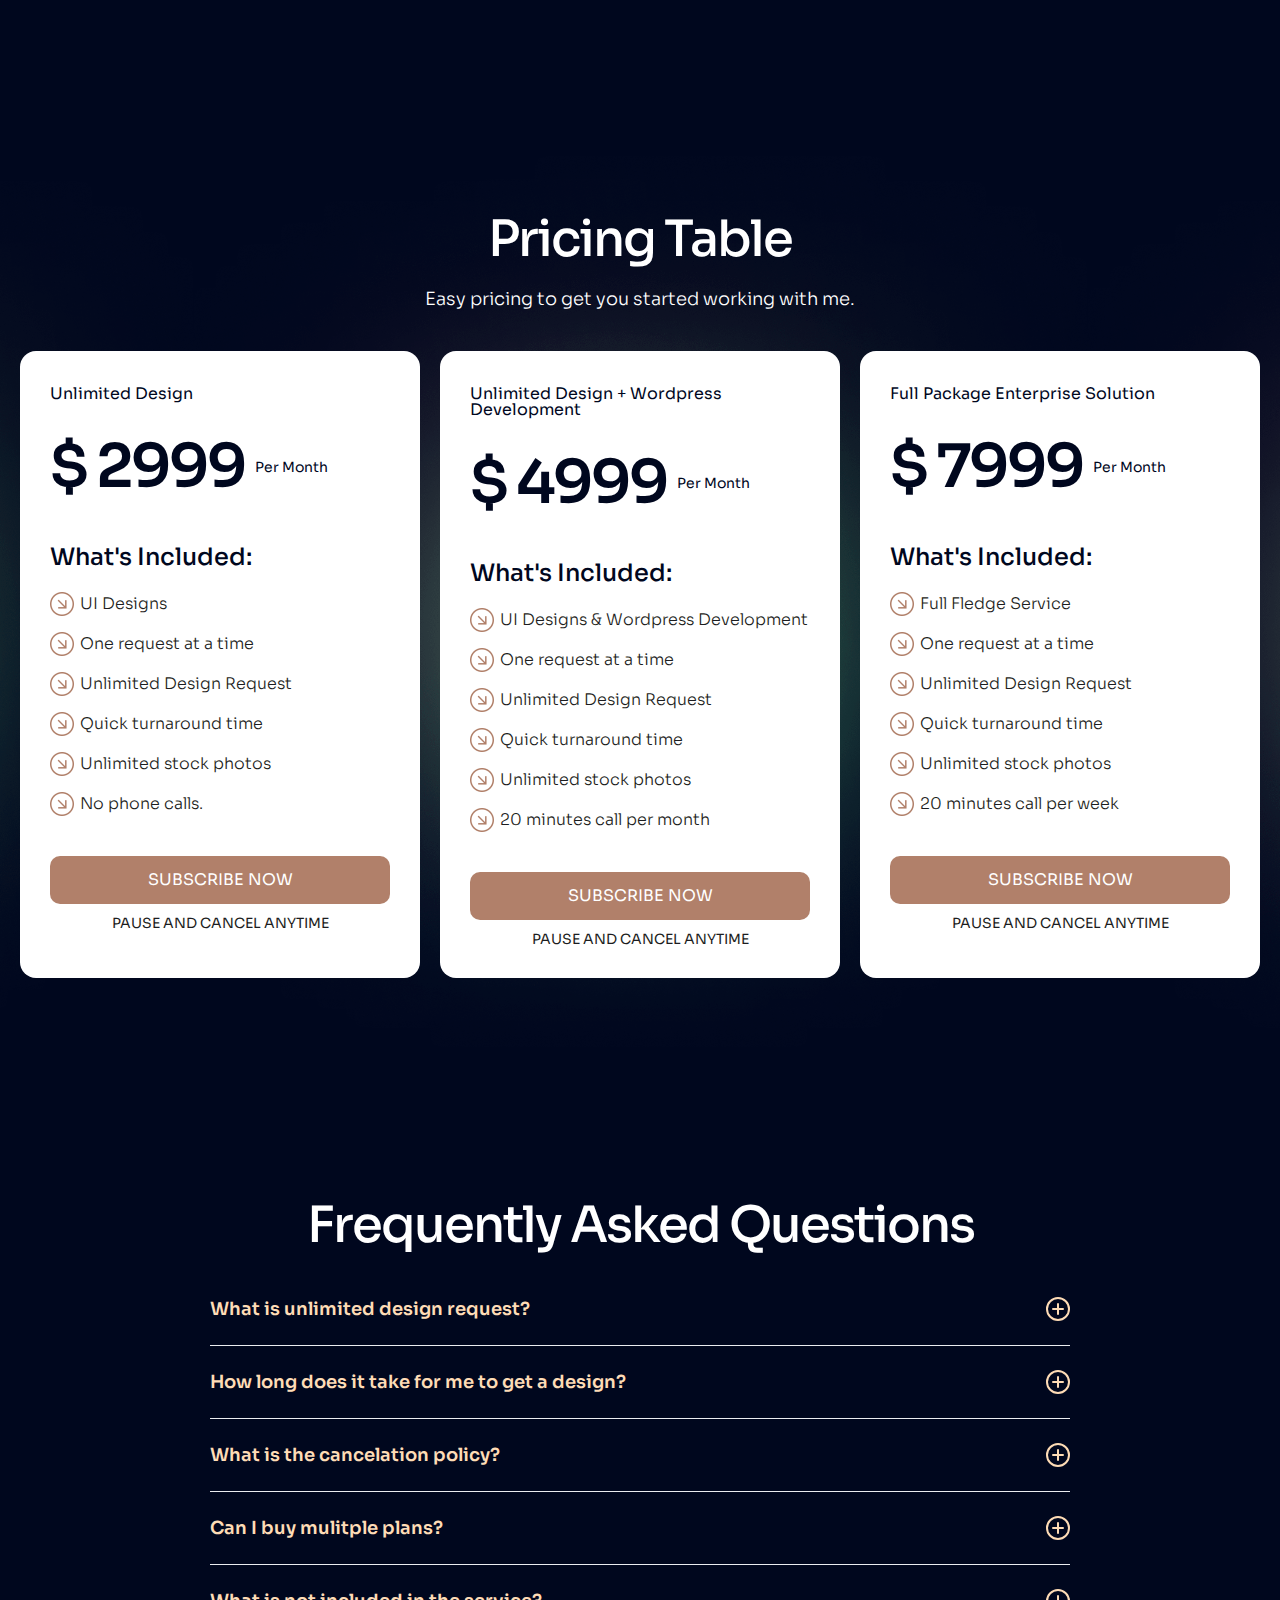
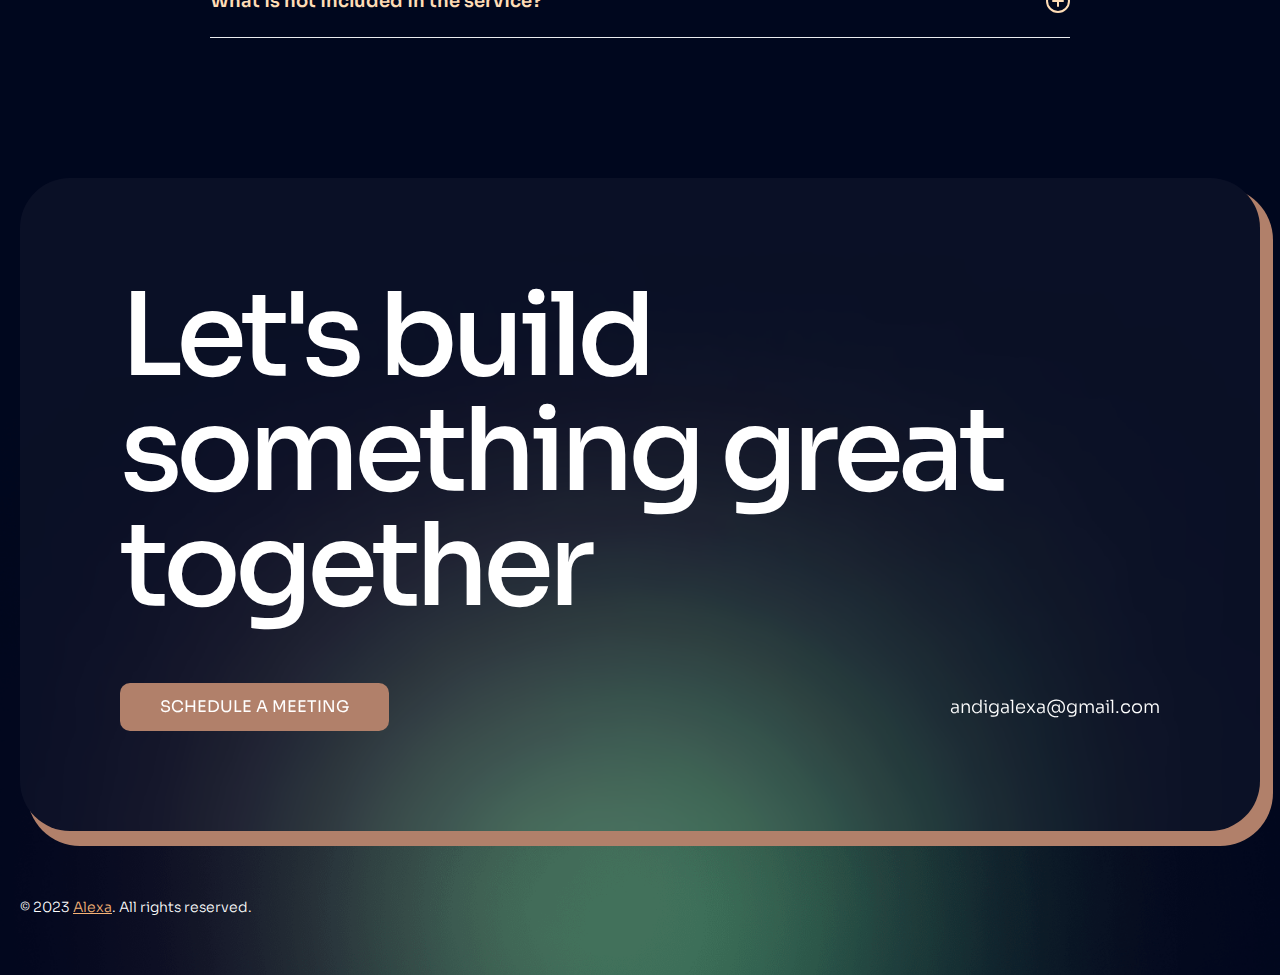
==== commit 7b8e0ca4: "Update" ====
--- a/index.html
+++ b/index.html
@@ -82,7 +82,7 @@
                 </li>
                 <li class="mobile-margin-top">
                   <div class="nav-button-wrapper">
-                    <a href="contact.html" class="button nav-btn w-button"
+                    <a href="mailto:andigalexa@gmail.com" class="button nav-btn w-button"
                       >Schedule a meeting</a
                     >
                   </div>
@@ -118,7 +118,7 @@
               <div class="hero-call-to-action">
                 <a href="#pricing" class="button w-button"
                   >See Plans &amp; Pricing</a
-                ><a href="contact.html" class="w-inline-block"
+                ><a href="mailto:andigalexa@gmail.com" class="w-inline-block"
                   ><div class="text-button">Schedule a meeting</div></a
                 >
               </div>
@@ -647,7 +647,7 @@
               Let&#x27;s build something great together
             </h3>
             <div class="footer-call-to-action">
-              <a href="contact.html" class="button w-button"
+              <a href="mailto:andigalexa@gmail.com" class="button w-button"
                 >Schedule a meeting</a
               >
               <div>andigalexa@gmail.com</div>
--- a/assets/css/style.css
+++ b/assets/css/style.css
@@ -2505,7 +2505,7 @@
 .works {
   background-image: radial-gradient(circle closest-side, rgba(27, 116, 87, .45), #00071e 86%);
   padding-top: 100px;
-  padding-bottom: 100px;
+  padding-bottom: 0px;
 }
 
 .works-grid {
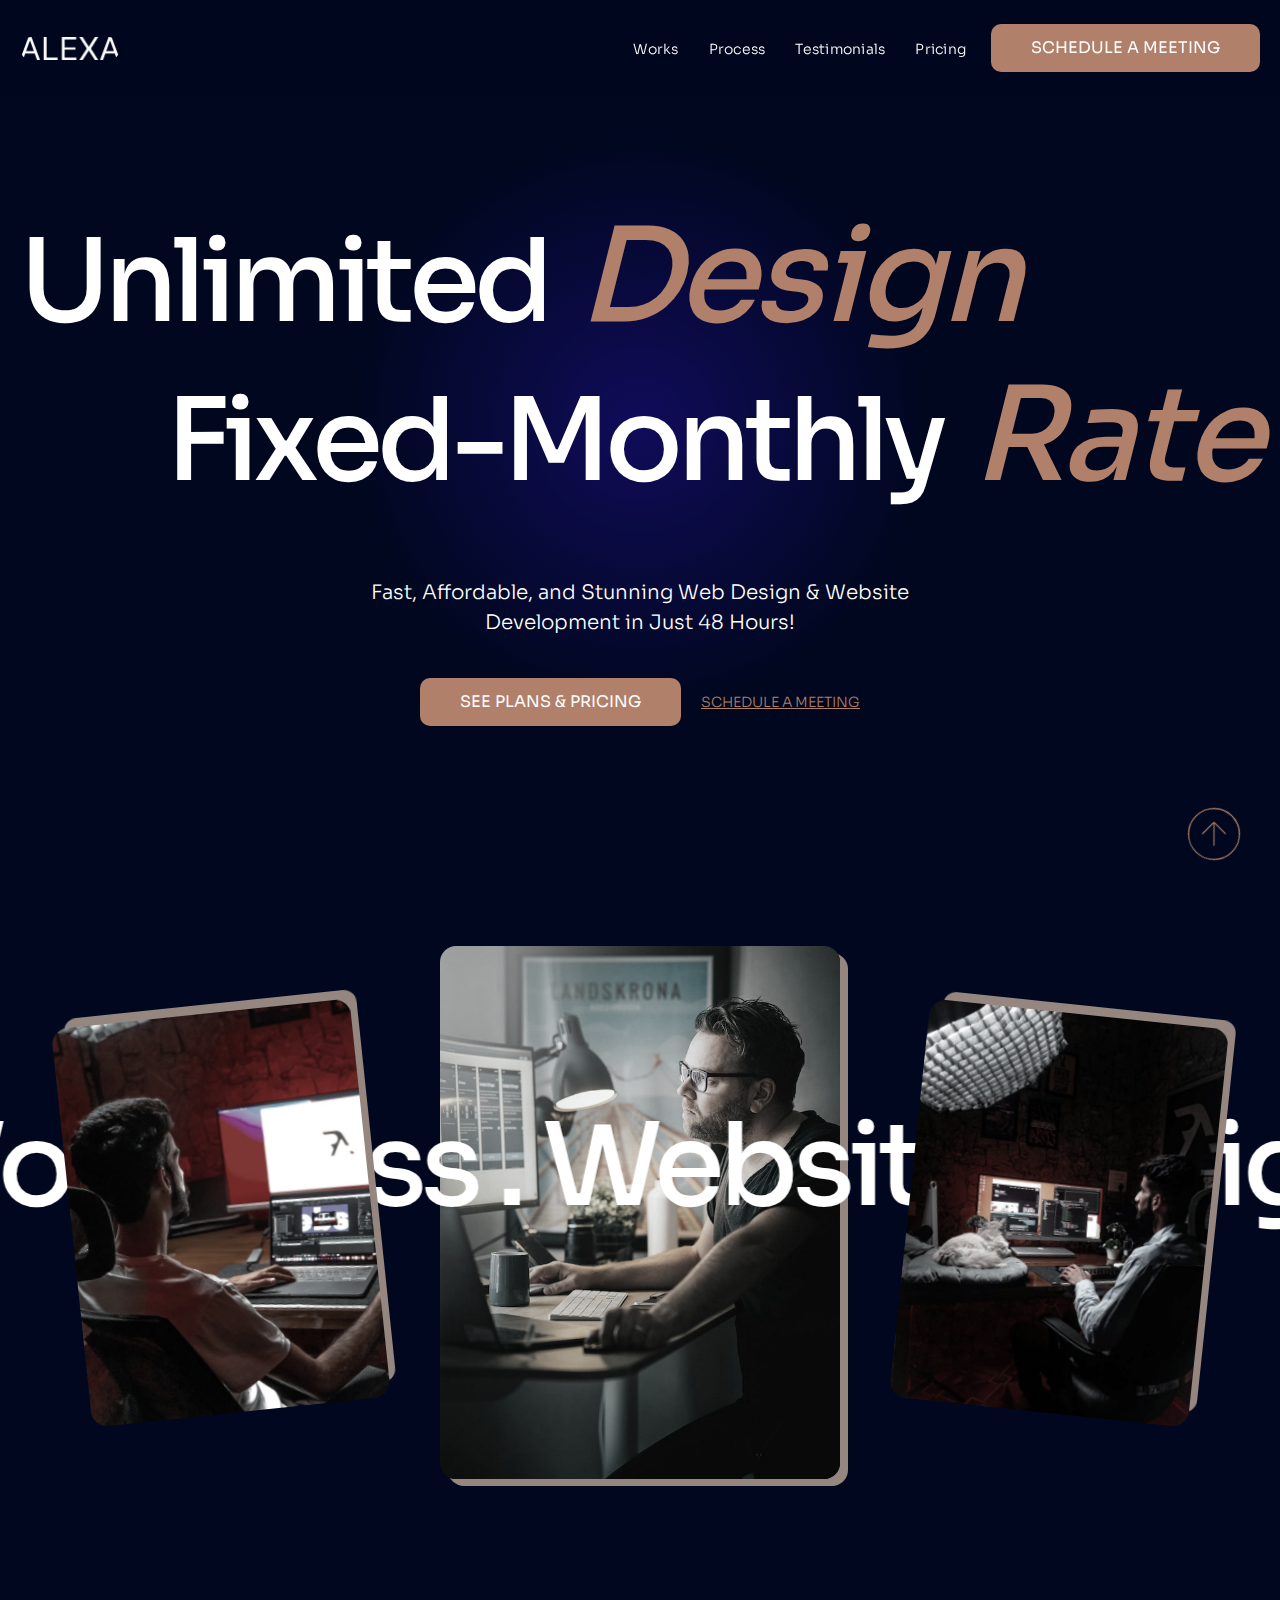
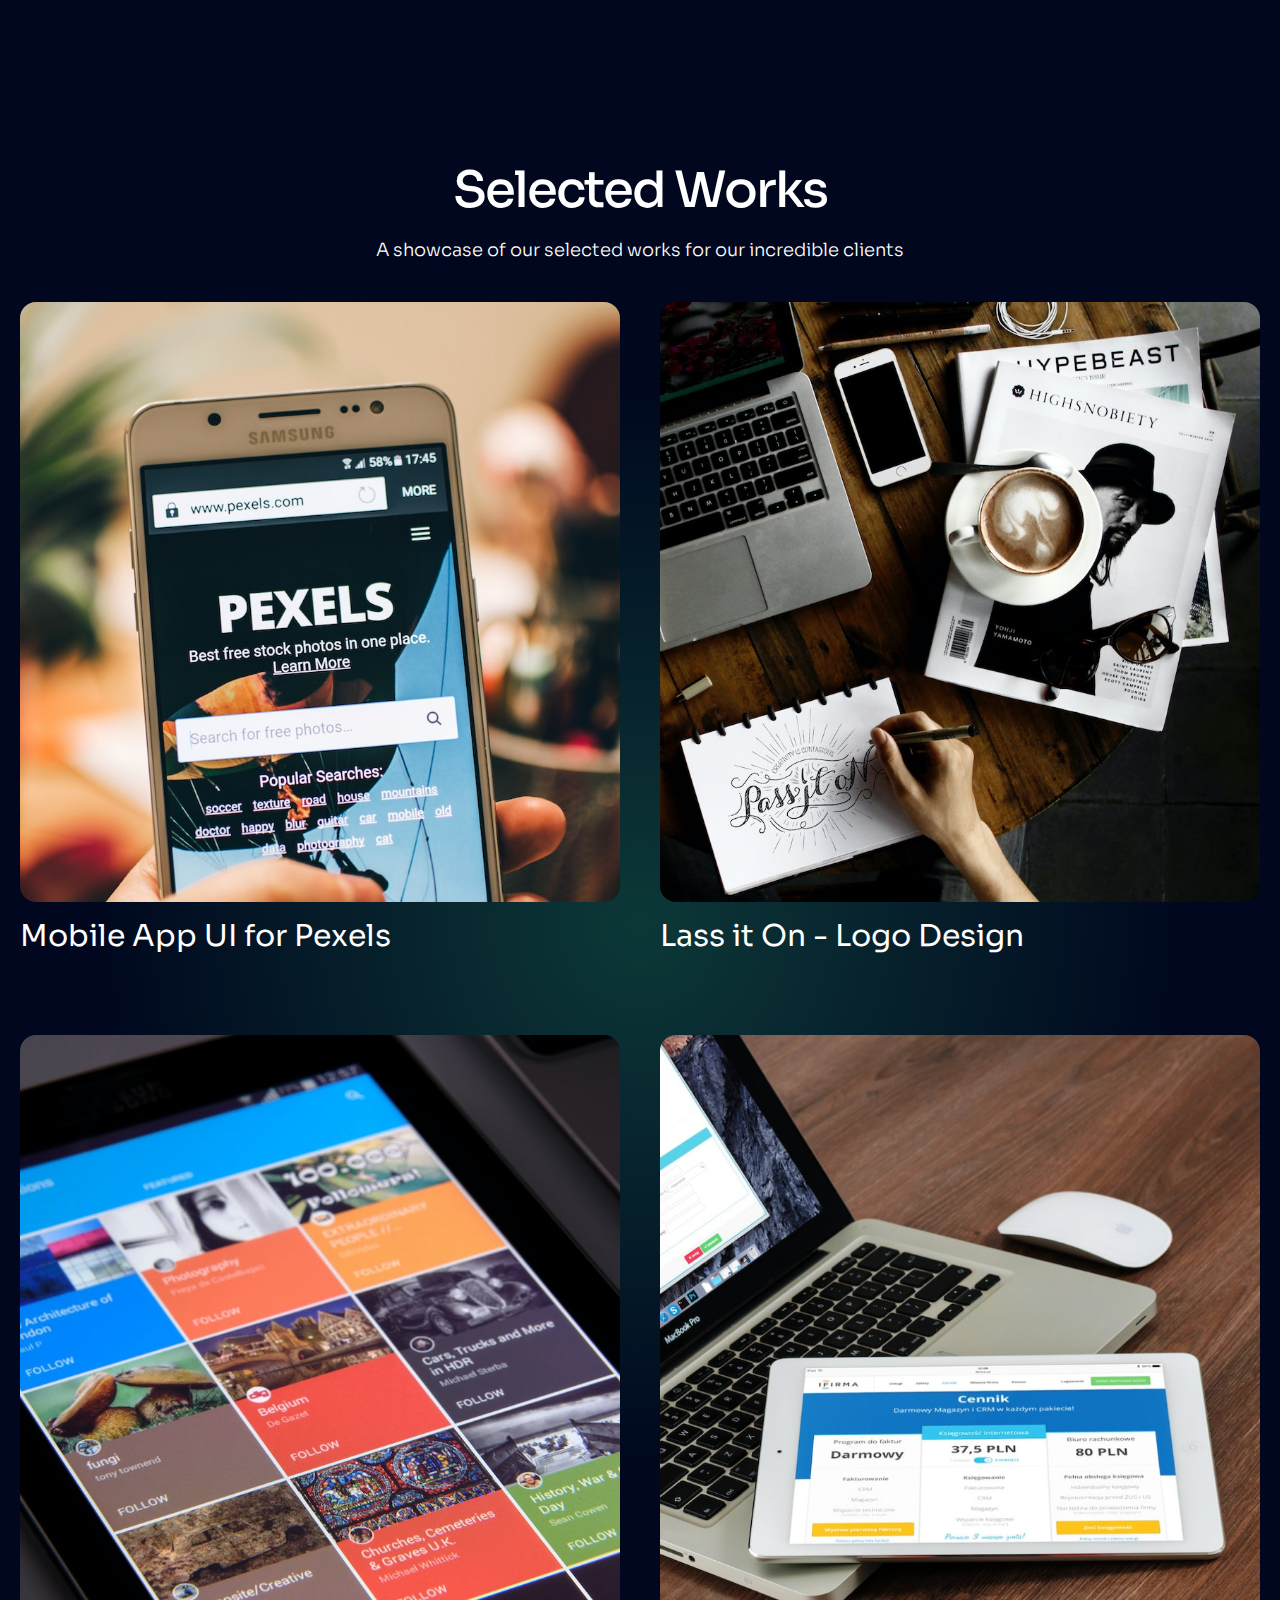
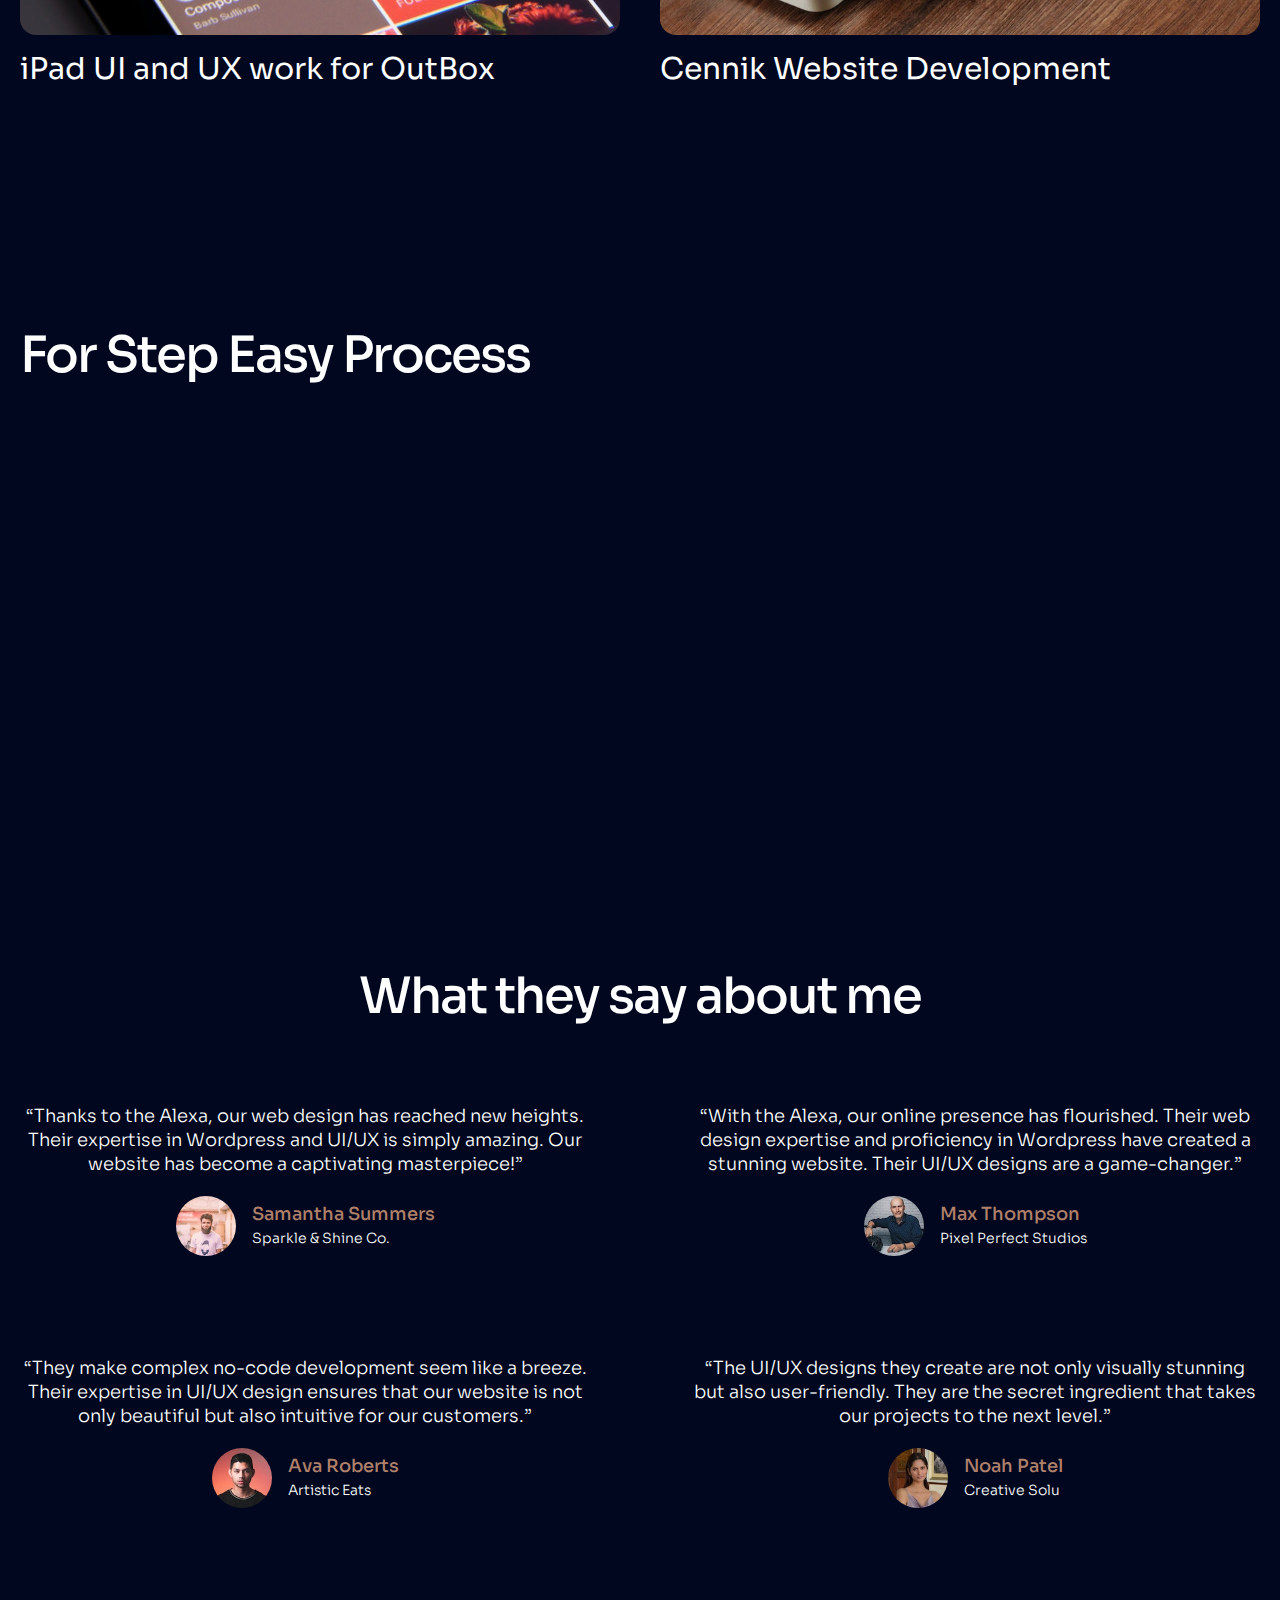
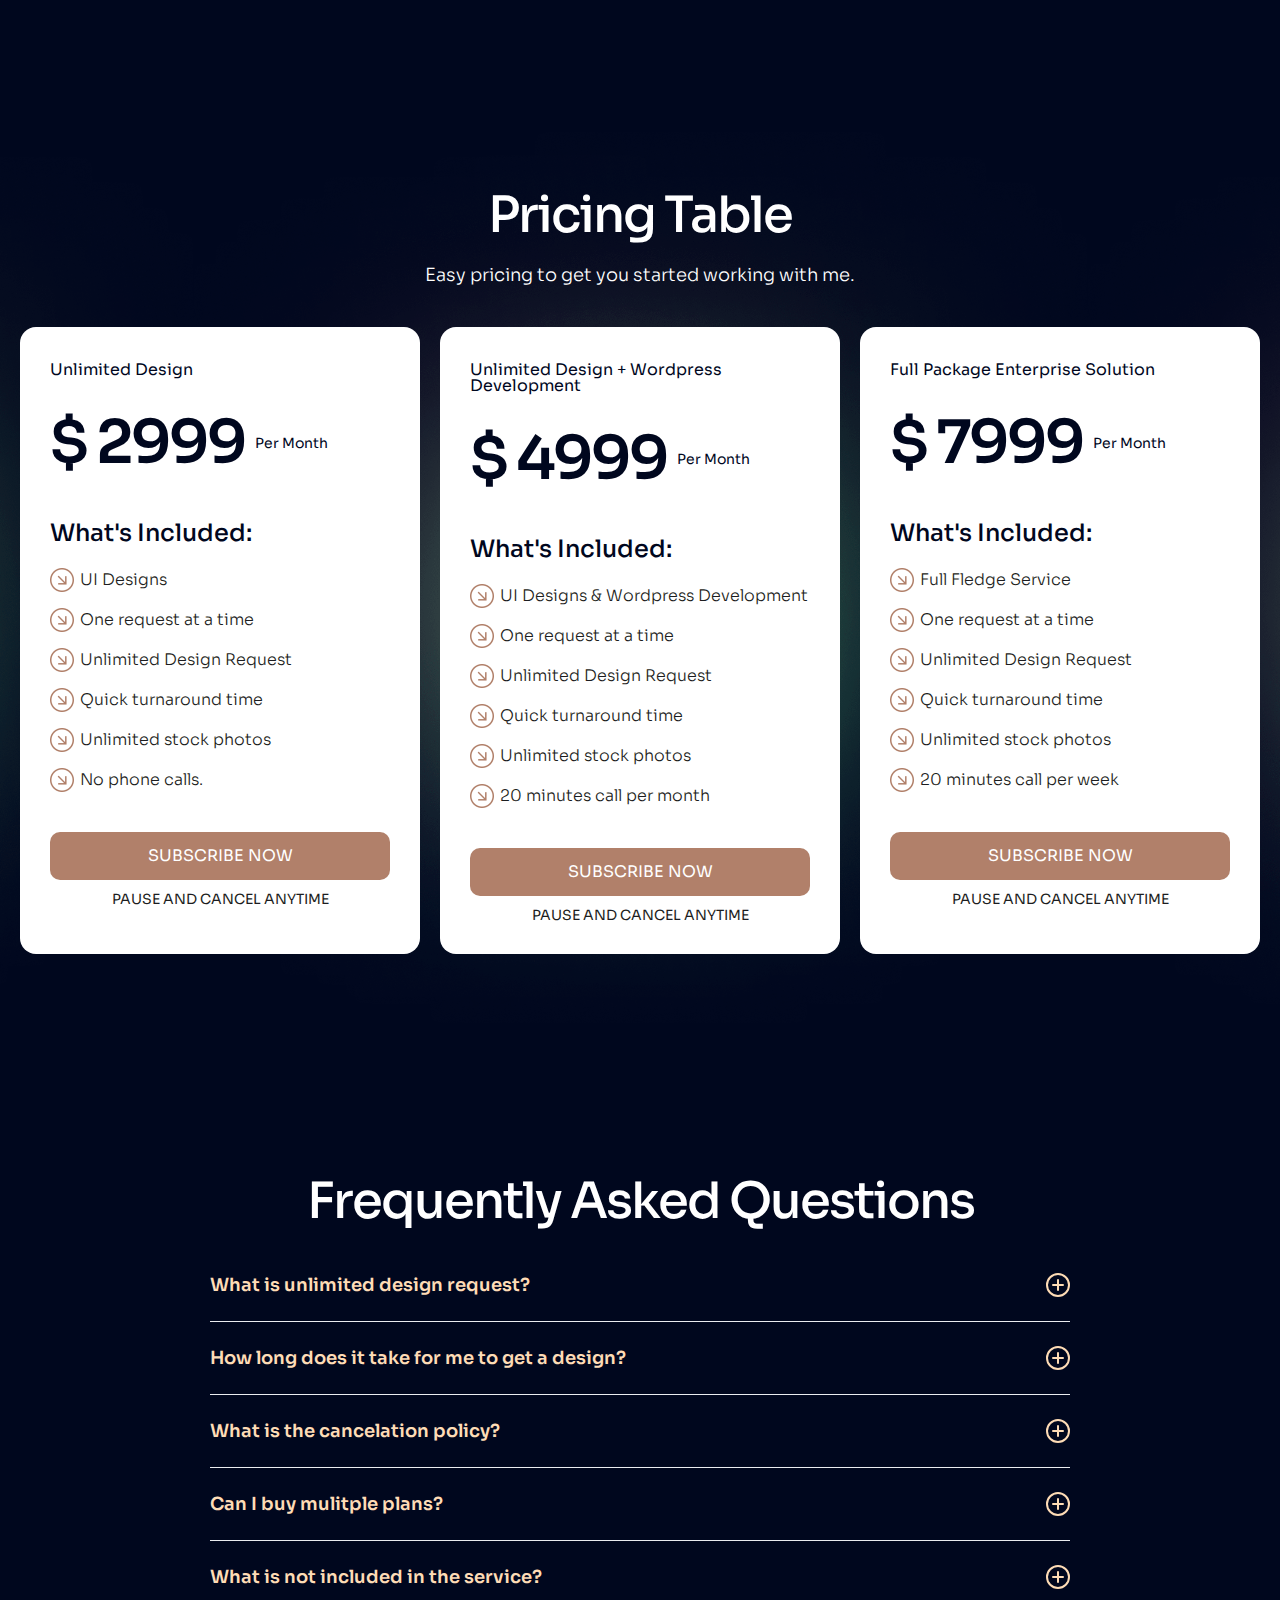
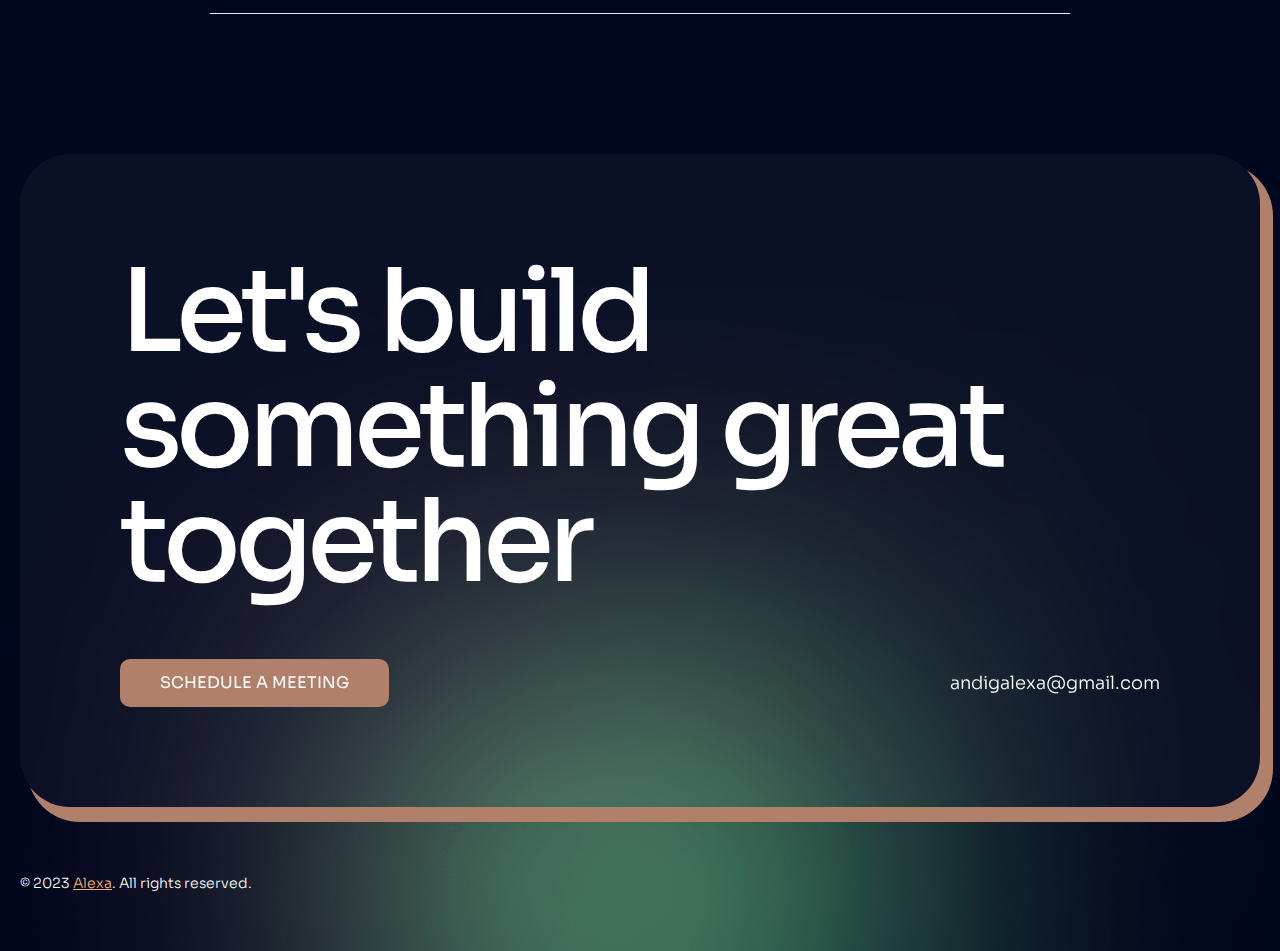
==== commit a90c1d4a: "Files" ====
--- a/index.html
+++ b/index.html
@@ -6,11 +6,11 @@
   data-wf-site="6495ac67c1b578b9ca49a198">
   <head>
     <meta charset="utf-8" />
-    <title>DesignHub | Portfolio</title>
-    <meta content="DesignHub | Portfolio" property="og:title" />
-    <meta content="DesignHub | Portfolio" property="twitter:title" />
+    <title>Alexa | Portfolio</title>
+    <meta content="Alexa | Portfolio" property="og:title" />
+    <meta content="Alexa | Portfolio" property="twitter:title" />
     <meta content="width=device-width, initial-scale=1" name="viewport" />
-    <meta content="DesignHub" name="generator" />
+    <meta content="Alexa" name="generator" />
     <link href="assets/css/style.css" rel="stylesheet" type="text/css" />
     <link href="https://fonts.googleapis.com/" rel="preconnect" />
     <link
@@ -63,7 +63,7 @@
               class="navbar-brand w-nav-brand w--current"
               ><img src="assets/logo-white.png" loading="lazy" width="80"
               sizes="(max-width: 479px) 42vw, 100px" srcset="
-              assets/logo-white.png" 500w, " alt="DesignHub Logo"
+              assets/logo-white.png" 500w, " alt="Alexa Logo"
               class="header-logo" /></a
             >
             <nav role="navigation" class="nav-menu-wrapper w-nav-menu">
@@ -362,7 +362,7 @@
               id="w-node-_29fa76ea-1c2e-6538-d181-0edf8b752757-ca49a1a1"
               class="w-layout-cell testimonials-cell">
               <p class="testimonials-text">
-                “Thanks to the DesignHub, our web design has reached new heights.
+                “Thanks to the Alexa, our web design has reached new heights.
                 Their expertise in Wordpress and UI/UX is simply amazing. Our
                 website has become a captivating masterpiece!”
               </p>
@@ -384,7 +384,7 @@
               id="w-node-_29fa76ea-1c2e-6538-d181-0edf8b752758-ca49a1a1"
               class="w-layout-cell testimonials-cell">
               <p class="testimonials-text">
-                “With the DesignHub, our online presence has flourished. Their
+                “With the Alexa, our online presence has flourished. Their
                 web design expertise and proficiency in Wordpress have created a
                 stunning website. Their UI/UX designs are a game-changer.”
               </p>
